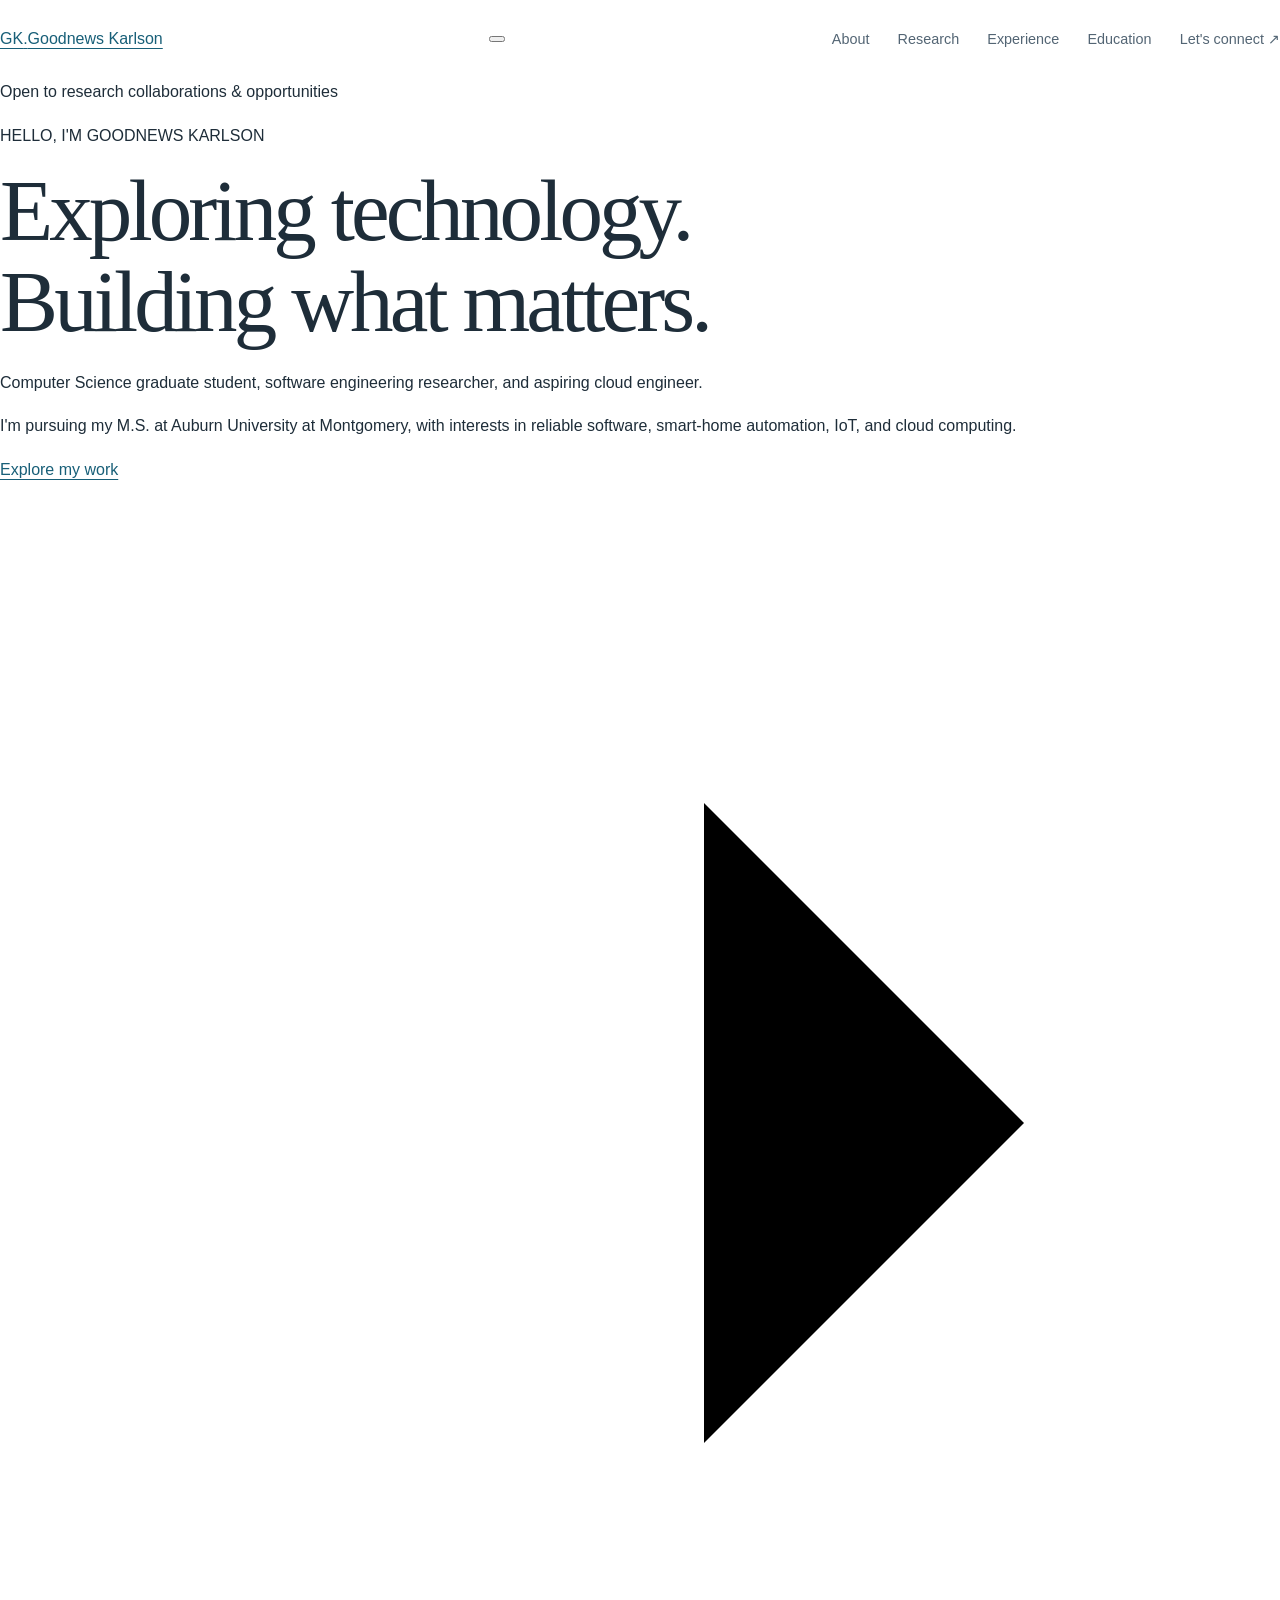
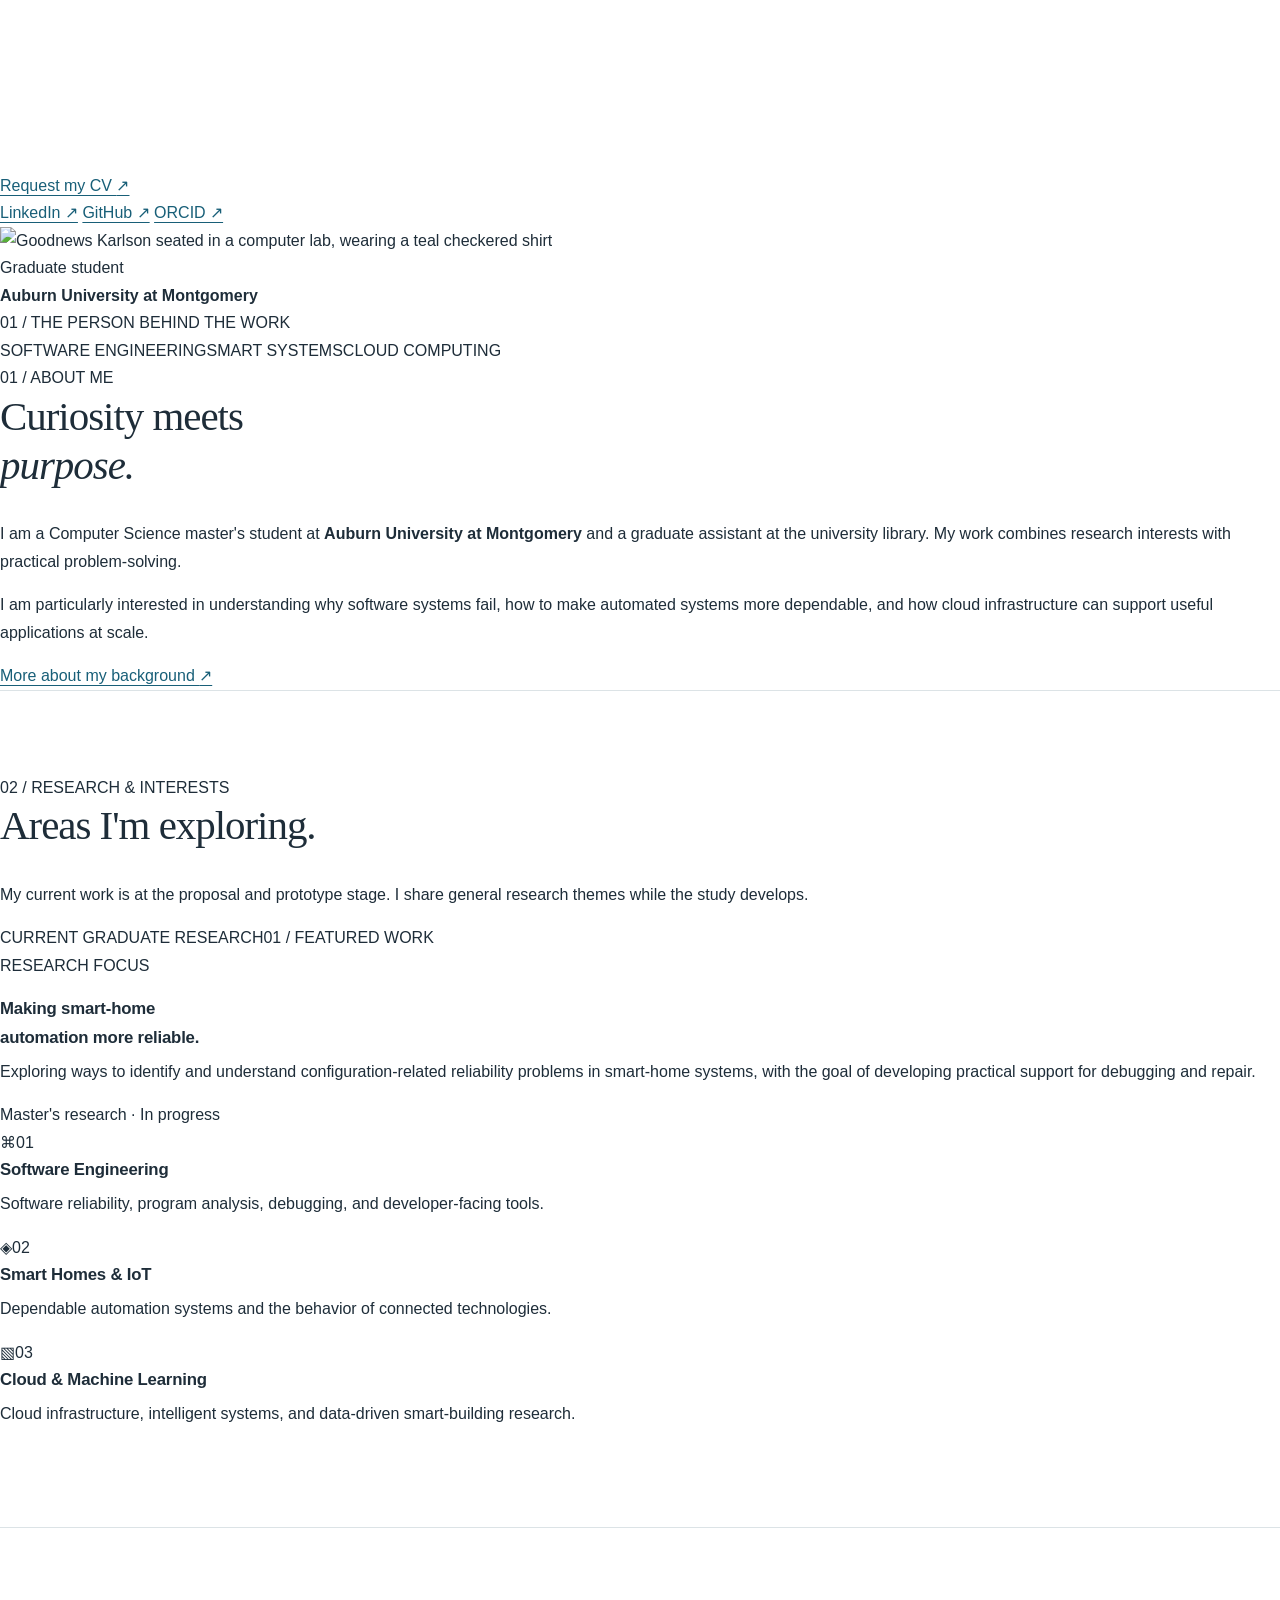
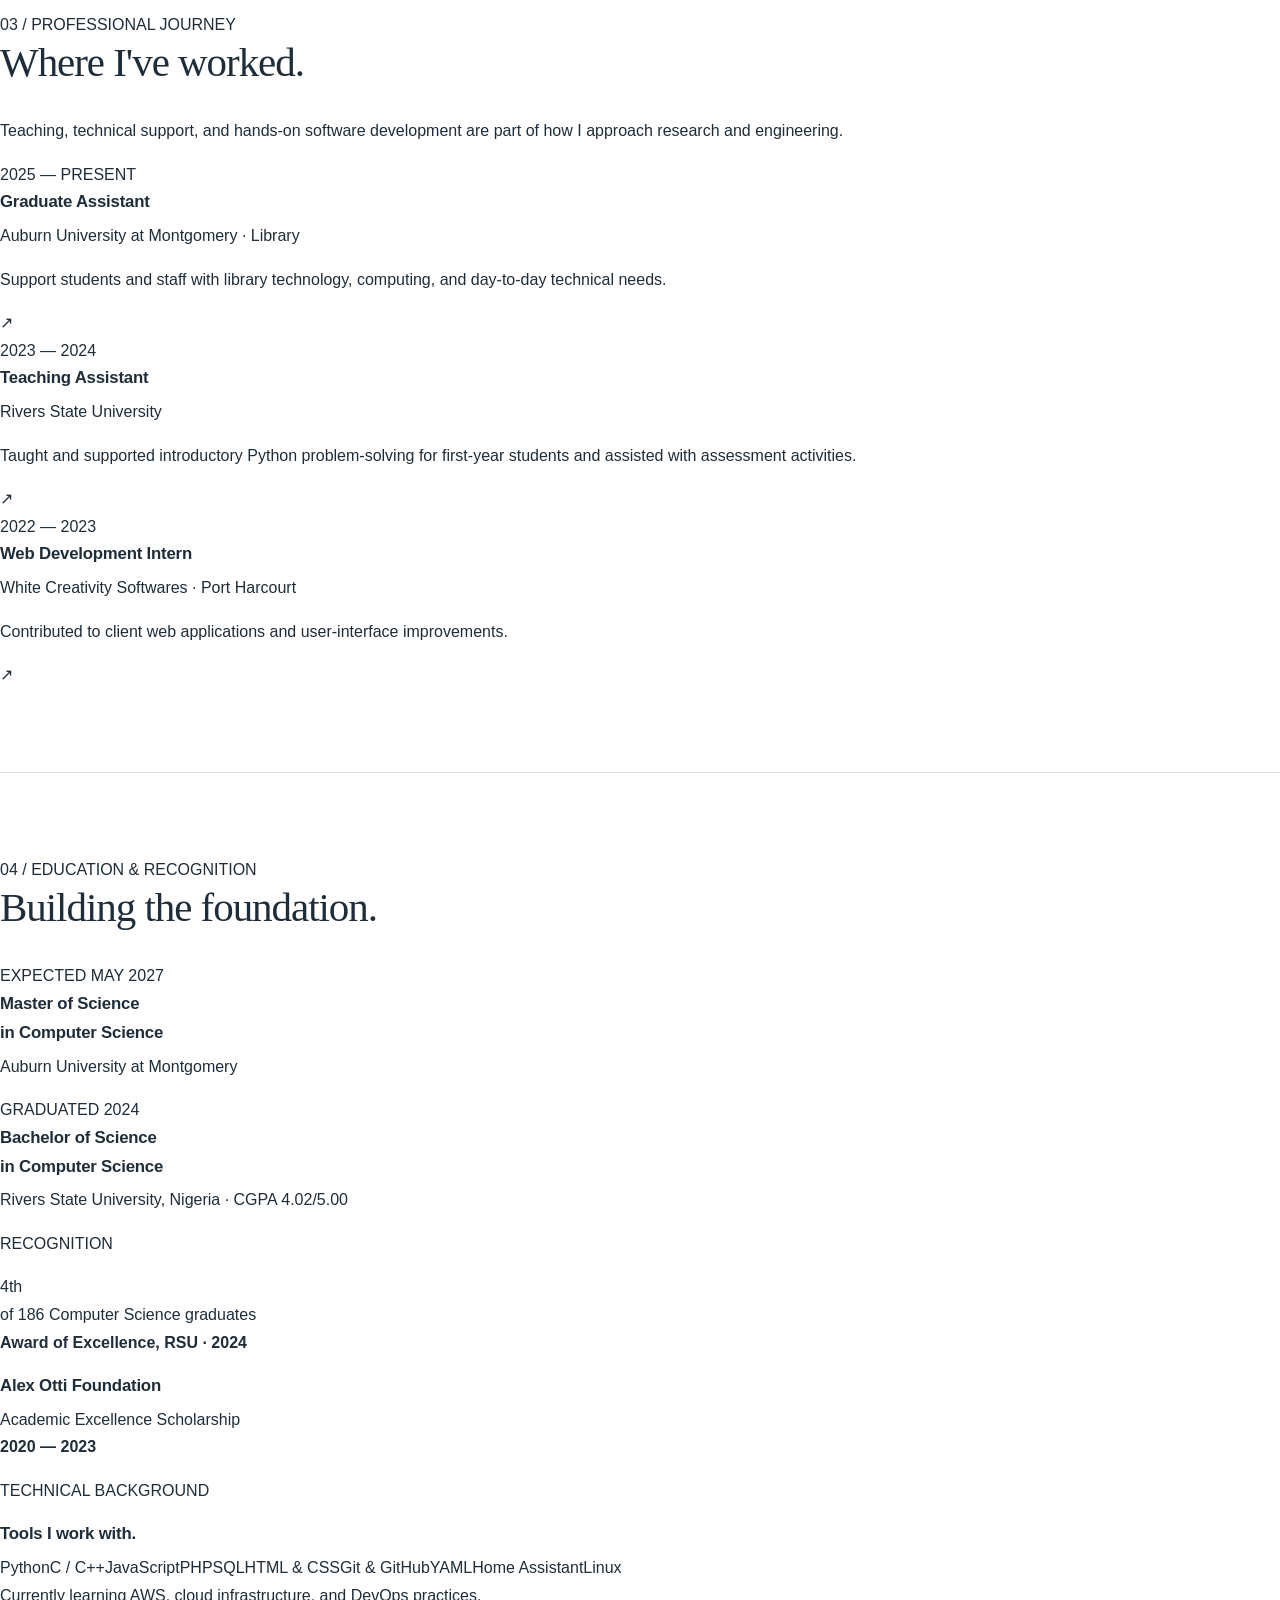
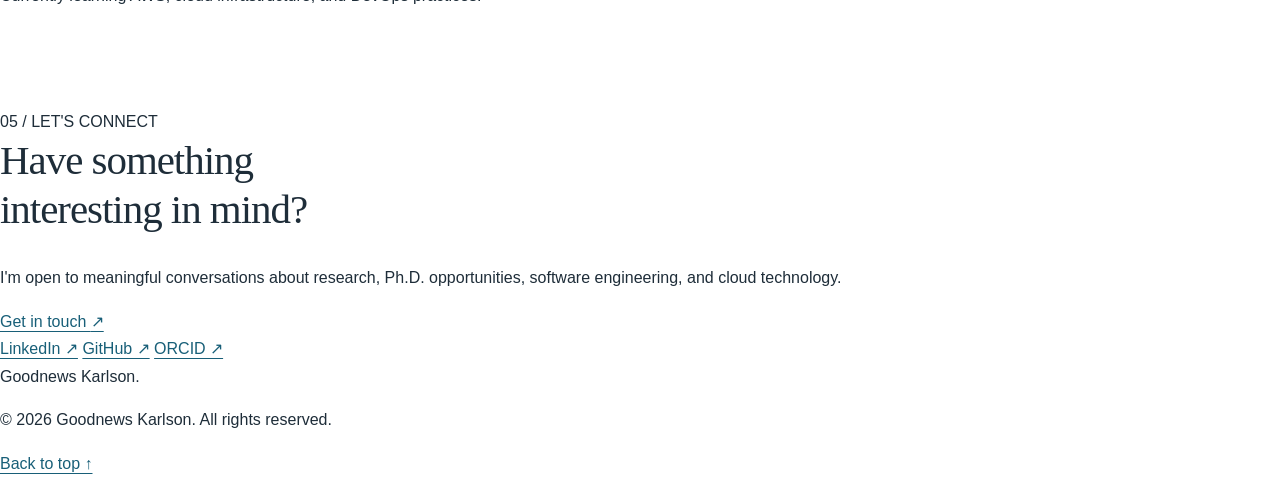
==== index.html @ 713ceddc "Launch premium portfolio redesign with personal portrait layout" ====
<!doctype html>
<html lang="en">
<head>
  <meta charset="utf-8">
  <meta name="viewport" content="width=device-width, initial-scale=1">
  <meta name="theme-color" content="#101d32">
  <meta name="description" content="Goodnews Karlson — M.S. Computer Science student at Auburn University at Montgomery. Research interests in software reliability, smart-home systems, IoT, and cloud engineering.">
  <meta property="og:title" content="Goodnews Karlson · Computer Science & Research">
  <meta property="og:description" content="Graduate researcher exploring reliable software, smart-home automation, and connected systems.">
  <meta property="og:type" content="website">
  <meta property="og:image" content="https://karlson124.github.io/karlson/assets/goodnews-karlson.webp">
  <title>Goodnews Karlson — Software Engineering & Research</title>
  <link rel="preconnect" href="https://fonts.googleapis.com">
  <link rel="preconnect" href="https://fonts.gstatic.com" crossorigin>
  <link href="https://fonts.googleapis.com/css2?family=DM+Sans:wght@400;500;600;700&family=Outfit:wght@400;500;600;700;800&display=swap" rel="stylesheet">
  <link rel="stylesheet" href="styles.css">
</head>
<body>
  <a href="#content" class="skip-link">Skip to content</a>

  <header class="header" id="top">
    <div class="container header-inner">
      <a class="logo" href="#top" aria-label="Goodnews Karlson — home"><span class="logo-mark">GK<span>.</span></span><span class="logo-name">Goodnews Karlson</span></a>
      <button class="menu-toggle" type="button" aria-label="Toggle navigation" aria-controls="nav" aria-expanded="false">
        <span></span><span></span><span></span>
      </button>
      <nav class="nav" id="nav" aria-label="Main navigation">
        <a href="#about">About</a>
        <a href="#research">Research</a>
        <a href="#experience">Experience</a>
        <a href="#education">Education</a>
        <a href="#contact" class="nav-contact">Let's connect <span aria-hidden="true">↗</span></a>
      </nav>
    </div>
  </header>

  <main id="content">
    <section class="hero">
      <div class="hero-grid" aria-hidden="true"></div>
      <div class="hero-glow" aria-hidden="true"></div>
      <div class="container hero-inner">
        <div class="hero-copy">
          <div class="availability"><span class="availability-dot"></span> Open to research collaborations &amp; opportunities</div>
          <p class="eyebrow">HELLO, I'M GOODNEWS KARLSON</p>
          <h1>Exploring technology.<br><span>Building what matters.</span></h1>
          <p class="hero-intro">Computer Science graduate student, software engineering researcher, and aspiring cloud engineer.</p>
          <p class="hero-desc">I'm pursuing my M.S. at Auburn University at Montgomery, with interests in reliable software, smart-home automation, IoT, and cloud computing.</p>
          <div class="hero-actions">
            <a class="btn btn-primary" href="#research">Explore my work <svg viewBox="0 0 20 20" aria-hidden="true"><path d="M4 10h12M11 5l5 5-5 5"/></svg></a>
            <a class="btn btn-outline" href="mailto:karlsongoodnews1@gmail.com?subject=Academic%20CV%20request">Request my CV <span aria-hidden="true">↗</span></a>
          </div>
          <div class="hero-social" aria-label="Profiles">
            <a href="https://www.linkedin.com/in/goodnews-karlson-22596125a" target="_blank" rel="noopener noreferrer">LinkedIn ↗</a>
            <a href="https://github.com/Karlson124" target="_blank" rel="noopener noreferrer">GitHub ↗</a>
            <a href="https://orcid.org/0009-0004-7456-4615" target="_blank" rel="noopener noreferrer">ORCID ↗</a>
          </div>
        </div>
        <div class="hero-visual">
          <div class="portrait-backdrop" aria-hidden="true"></div>
          <div class="portrait-frame">
            <img src="assets/goodnews-karlson.webp" alt="Goodnews Karlson seated in a computer lab, wearing a teal checkered shirt" width="315" height="400" fetchpriority="high">
          </div>
          <div class="portrait-tag"><span class="small-circle"></span><span>Graduate student<br><b>Auburn University at Montgomery</b></span></div>
          <span class="photo-detail" aria-hidden="true">01 / THE PERSON BEHIND THE WORK</span>
        </div>
      </div>
      <div class="hero-bottom" aria-hidden="true"><span>SOFTWARE ENGINEERING</span><i></i><span>SMART SYSTEMS</span><i></i><span>CLOUD COMPUTING</span></div>
    </section>

    <section class="intro-band" id="about">
      <div class="container band-inner">
        <div><span class="section-index">01 / ABOUT ME</span><h2>Curiosity meets<br><em>purpose.</em></h2></div>
        <div class="band-copy">
          <p>I am a Computer Science master's student at <strong>Auburn University at Montgomery</strong> and a graduate assistant at the university library. My work combines research interests with practical problem-solving.</p>
          <p>I am particularly interested in understanding why software systems fail, how to make automated systems more dependable, and how cloud infrastructure can support useful applications at scale.</p>
          <a class="text-link" href="#experience">More about my background <span aria-hidden="true">↗</span></a>
        </div>
      </div>
    </section>

    <section class="section research-section" id="research">
      <div class="container">
        <div class="section-head">
          <div><span class="section-index">02 / RESEARCH &amp; INTERESTS</span><h2>Areas I'm <span>exploring.</span></h2></div>
          <p>My current work is at the proposal and prototype stage. I share general research themes while the study develops.</p>
        </div>
        <div class="feature">
          <div class="feature-top"><span class="feature-pill"><span class="dot"></span> CURRENT GRADUATE RESEARCH</span><span class="feature-number">01 / FEATURED WORK</span></div>
          <div class="feature-body">
            <div><p class="feature-label">RESEARCH FOCUS</p><h3>Making smart-home<br>automation more reliable.</h3><p>Exploring ways to identify and understand configuration-related reliability problems in smart-home systems, with the goal of developing practical support for debugging and repair.</p><span class="feature-note">Master's research · In progress</span></div>
            <div class="abstract-art" aria-label="Abstract visual representing connected systems" role="img"><div class="orb orb1"></div><div class="orb orb2"></div><div class="orbit orbit-one"></div><div class="orbit orbit-two"></div><div class="orb-center"></div></div>
          </div>
        </div>
        <div class="research-cards">
          <article class="interest-card"><span class="card-icon" aria-hidden="true">⌘</span><span class="card-count">01</span><h3>Software Engineering</h3><p>Software reliability, program analysis, debugging, and developer-facing tools.</p></article>
          <article class="interest-card"><span class="card-icon" aria-hidden="true">◈</span><span class="card-count">02</span><h3>Smart Homes &amp; IoT</h3><p>Dependable automation systems and the behavior of connected technologies.</p></article>
          <article class="interest-card"><span class="card-icon" aria-hidden="true">▧</span><span class="card-count">03</span><h3>Cloud &amp; Machine Learning</h3><p>Cloud infrastructure, intelligent systems, and data-driven smart-building research.</p></article>
        </div>
      </div>
    </section>

    <section class="section journey-section" id="experience">
      <div class="container">
        <div class="section-head">
          <div><span class="section-index">03 / PROFESSIONAL JOURNEY</span><h2>Where I've <span>worked.</span></h2></div>
          <p>Teaching, technical support, and hands-on software development are part of how I approach research and engineering.</p>
        </div>
        <div class="career-list">
          <article class="career-item"><div class="career-date"><span>2025 — PRESENT</span></div><div class="career-main"><h3>Graduate Assistant</h3><p class="career-company">Auburn University at Montgomery · Library</p><p>Support students and staff with library technology, computing, and day-to-day technical needs.</p></div><span class="career-arrow" aria-hidden="true">↗</span></article>
          <article class="career-item"><div class="career-date"><span>2023 — 2024</span></div><div class="career-main"><h3>Teaching Assistant</h3><p class="career-company">Rivers State University</p><p>Taught and supported introductory Python problem-solving for first-year students and assisted with assessment activities.</p></div><span class="career-arrow" aria-hidden="true">↗</span></article>
          <article class="career-item"><div class="career-date"><span>2022 — 2023</span></div><div class="career-main"><h3>Web Development Intern</h3><p class="career-company">White Creativity Softwares · Port Harcourt</p><p>Contributed to client web applications and user-interface improvements.</p></div><span class="career-arrow" aria-hidden="true">↗</span></article>
        </div>
      </div>
    </section>

    <section class="section education-section" id="education">
      <div class="container">
        <div class="section-head">
          <div><span class="section-index">04 / EDUCATION &amp; RECOGNITION</span><h2>Building the <span>foundation.</span></h2></div>
        </div>
        <div class="education-grid">
          <div class="education-main">
            <article class="education-item"><span class="edu-label">EXPECTED MAY 2027</span><h3>Master of Science<br>in Computer Science</h3><p>Auburn University at Montgomery</p></article>
            <article class="education-item"><span class="edu-label">GRADUATED 2024</span><h3>Bachelor of Science<br>in Computer Science</h3><p>Rivers State University, Nigeria · CGPA 4.02/5.00</p></article>
          </div>
          <aside class="recognition-panel"><p class="recognition-heading">RECOGNITION</p><div class="recognition-block"><span class="recognition-large">4<span>th</span></span><p>of 186 Computer Science graduates<br><strong>Award of Excellence, RSU · 2024</strong></p></div><div class="recognition-divider"></div><div class="recognition-block"><h3>Alex Otti Foundation</h3><p>Academic Excellence Scholarship<br><strong>2020 — 2023</strong></p></div></aside>
        </div>
        <div class="skills-box"><div><p class="skills-title">TECHNICAL BACKGROUND</p><h3>Tools I work with.</h3></div><div class="skill-pills"><span>Python</span><span>C / C++</span><span>JavaScript</span><span>PHP</span><span>SQL</span><span>HTML &amp; CSS</span><span>Git &amp; GitHub</span><span>YAML</span><span>Home Assistant</span><span>Linux</span></div><p class="skill-note">Currently learning AWS, cloud infrastructure, and DevOps practices.</p></div>
      </div>
    </section>

    <section class="contact-section" id="contact">
      <div class="container contact-inner">
        <span class="section-index">05 / LET'S CONNECT</span>
        <h2>Have something<br><span>interesting in mind?</span></h2>
        <p>I'm open to meaningful conversations about research, Ph.D. opportunities, software engineering, and cloud technology.</p>
        <a class="contact-button" href="mailto:karlsongoodnews1@gmail.com">Get in touch <span aria-hidden="true">↗</span></a>
        <div class="contact-social">
          <a href="https://www.linkedin.com/in/goodnews-karlson-22596125a" target="_blank" rel="noopener noreferrer">LinkedIn ↗</a>
          <a href="https://github.com/Karlson124" target="_blank" rel="noopener noreferrer">GitHub ↗</a>
          <a href="https://orcid.org/0009-0004-7456-4615" target="_blank" rel="noopener noreferrer">ORCID ↗</a>
        </div>
      </div>
    </section>
  </main>

  <footer><div class="container footer-inner"><span class="footer-brand">Goodnews Karlson<span>.</span></span><p>© <span id="year"></span> Goodnews Karlson. All rights reserved.</p><a href="#top">Back to top ↑</a></div></footer>
  <script>
    document.getElementById('year').textContent = new Date().getFullYear();
    const menu = document.querySelector('.menu-toggle');
    const nav = document.querySelector('#nav');
    menu.addEventListener('click', () => {
      const expanded = menu.getAttribute('aria-expanded') === 'true';
      menu.setAttribute('aria-expanded', String(!expanded));
      nav.classList.toggle('open', !expanded);
    });
    nav.querySelectorAll('a').forEach(link => link.addEventListener('click', () => {
      nav.classList.remove('open'); menu.setAttribute('aria-expanded', 'false');
    }));
  </script>
</body>
</html>
---- styles.css ----
/* Goodnews Karlson — academic portfolio */
:root {
  --ink: #1e2d39;
  --muted: #536574;
  --accent: #185f78;
  --rule: #dce3e6;
  --surface: #f7f9f9;
  --container: 1050px;
}
* { box-sizing: border-box; }
html { scroll-behavior: smooth; }
body {
  margin: 0;
  background: #fff;
  color: var(--ink);
  font-family: -apple-system, BlinkMacSystemFont, "Segoe UI", Arial, sans-serif;
  font-size: 16px;
  line-height: 1.72;
  -webkit-font-smoothing: antialiased;
}
a { color: var(--accent); text-underline-offset: 4px; }
a:hover { color: #0f4054; }
a:focus-visible { outline: 2px solid var(--accent); outline-offset: 4px; }
.wrap { width: min(var(--container), calc(100% - 64px)); margin: 0 auto; }
.skip-link { position: absolute; left: 20px; top: -100px; z-index: 40; background: white; padding: 8px 12px; }
.skip-link:focus { top: 10px; }
.site-header { border-bottom: 1px solid var(--rule); background: #fff; }
.header-inner { display: flex; align-items: center; justify-content: space-between; gap: 25px; min-height: 78px; }
.site-name { color: var(--ink); font-weight: 700; font-size: 1.05rem; text-decoration: none; letter-spacing: -.02em; white-space: nowrap; }
nav { display: flex; gap: clamp(12px, 2.2vw, 29px); flex-wrap: wrap; }
nav a { color: var(--muted); font-size: .90rem; text-decoration: none; }
nav a:hover { color: var(--accent); }
.intro { display: grid; grid-template-columns: minmax(0, 1.25fr) minmax(250px, .72fr); align-items: center; gap: 70px; padding-top: 91px; padding-bottom: 105px; }
.overline { color: var(--accent); font-size: .76rem; font-weight: 750; letter-spacing: .13em; text-transform: uppercase; margin: 0 0 15px; }
h1, h2, h3, p { overflow-wrap: break-word; }
h1, h2 { font-family: Georgia, "Times New Roman", serif; font-weight: 400; }
h1 { font-size: clamp(3.7rem, 6.8vw, 5.6rem); line-height: 1.05; letter-spacing: -.045em; margin: 0 0 21px; }
.role { color: #29495c; font-weight: 600; font-size: 1.06rem; line-height: 1.6; margin: 0 0 19px; }
.intro-description { max-width: 580px; color: var(--muted); font-size: 1.04rem; line-height: 1.82; margin: 0; }
.intro-links { display: flex; gap: 30px; margin-top: 31px; flex-wrap: wrap; align-items: center; }
.intro-links a { font-size: .9rem; font-weight: 650; text-decoration: none; }
.intro-links a:not(.primary-link) { color: #43596a; border-bottom: 1px solid var(--rule); padding-bottom: 3px; }
.intro-links a span { margin-left: 4px; }
.primary-link { padding-bottom: 3px; border-bottom: 2px solid var(--accent); }
.portrait { margin: 0; max-width: 340px; justify-self: end; width: 100%; }
.portrait img { display: block; width: 100%; height: auto; aspect-ratio: 1; object-fit: cover; border-radius: 2px; background: #e5e9ea; border: 1px solid var(--rule); }
.portrait figcaption { color: #73818a; font-size: .79rem; margin-top: 11px; line-height: 1.4; }
.section { padding: 83px 0; scroll-margin-top: 24px; border-top: 1px solid var(--rule); }
.section-muted { background: var(--surface); }
h2 { font-size: clamp(2rem, 3.2vw, 2.65rem); line-height: 1.2; letter-spacing: -.025em; margin: 0 0 30px; }
h3 { font-size: 1.05rem; font-weight: 700; letter-spacing: -.012em; margin: 0 0 5px; }
.section p { margin-top: 0; }
.two-column { display: grid; grid-template-columns: 31% 1fr; gap: 70px; }
.section-body { max-width: 620px; color: var(--muted); }
.section-body p { margin-bottom: 16px; }
.section-title-row { display: flex; gap: 32px; align-items: end; justify-content: space-between; }
.section-title-row p { max-width: 270px; font-size: .88rem; color: var(--muted); text-align: right; margin-bottom: 34px; }
.research-entry { display: grid; grid-template-columns: 54px 1fr; gap: 24px; border-top: 1px solid var(--rule); padding: 24px 0 19px; }
.research-entry:last-child { border-bottom: 1px solid var(--rule); }
.entry-index { color: #7c8a92; font-size: .8rem; }
.research-entry p { color: var(--muted); max-width: 700px; margin: 0; }
.experience-entry { display: grid; grid-template-columns: 23% 1fr; gap: 36px; padding: 22px 0; border-top: 1px solid var(--rule); }
.experience-entry:last-child { border-bottom: 1px solid var(--rule); }
.dates { color: #70818c; font-size: .88rem; margin: 0 !important; }
.institution { color: #345a6b; font-weight: 600; margin-bottom: 8px !important; }
.experience-entry p:last-child { color: var(--muted); margin-bottom: 0; }
.education-list { display: grid; grid-template-columns: 1fr 1fr; gap: 50px; padding-bottom: 35px; border-bottom: 1px solid var(--rule); }
.education-list .dates { margin-bottom: 10px !important; }
.education-list p { color: var(--muted); margin: 0; }
.academic-details { display: grid; grid-template-columns: 1fr 1fr; gap: 50px; padding-top: 35px; }
.academic-details p { color: var(--muted); margin: 0 0 10px; }
.academic-details .small { font-size: .9rem; }
.contact-section { background: #fff; }
.email-line { font-weight: 700; font-size: 1.08rem; margin: 20px 0 26px !important; }
.email-line a { text-decoration: none; border-bottom: 1px solid var(--accent); padding-bottom: 4px; }
.social-links { display: flex; flex-wrap: wrap; gap: 22px; }
.social-links a { font-size: .91rem; text-decoration: none; }
.site-footer { background: #153147; color: #c9d5dc; font-size: .82rem; }
.site-footer .wrap { min-height: 75px; display: flex; justify-content: space-between; align-items: center; gap: 20px; }
@media (max-width: 800px) {
  .intro { gap: 38px; padding-top: 70px; padding-bottom: 72px; }
  .two-column { grid-template-columns: 1fr; gap: 4px; }
  .section-title-row { display: block; }
  .section-title-row p { text-align: left; margin-bottom: 25px; }
}
@media (max-width: 630px) {
  .wrap { width: min(var(--container), calc(100% - 36px)); }
  .header-inner { align-items: flex-start; flex-direction: column; justify-content: center; padding: 18px 0; gap: 7px; }
  nav { gap: 16px; }
  nav a { font-size: .82rem; }
  .intro { grid-template-columns: 1fr; padding-top: 57px; padding-bottom: 63px; gap: 35px; }
  .portrait { justify-self: start; max-width: 260px; }
  h1 { font-size: 3.6rem; }
  .section { padding: 61px 0; }
  .experience-entry { grid-template-columns: 1fr; gap: 8px; }
  .education-list, .academic-details { grid-template-columns: 1fr; gap: 27px; }
  .site-footer .wrap { min-height: 90px; flex-direction: column; justify-content: center; align-items: flex-start; gap: 0; padding: 18px 0; }
}
@media (prefers-reduced-motion: reduce) { html { scroll-behavior: auto; } }
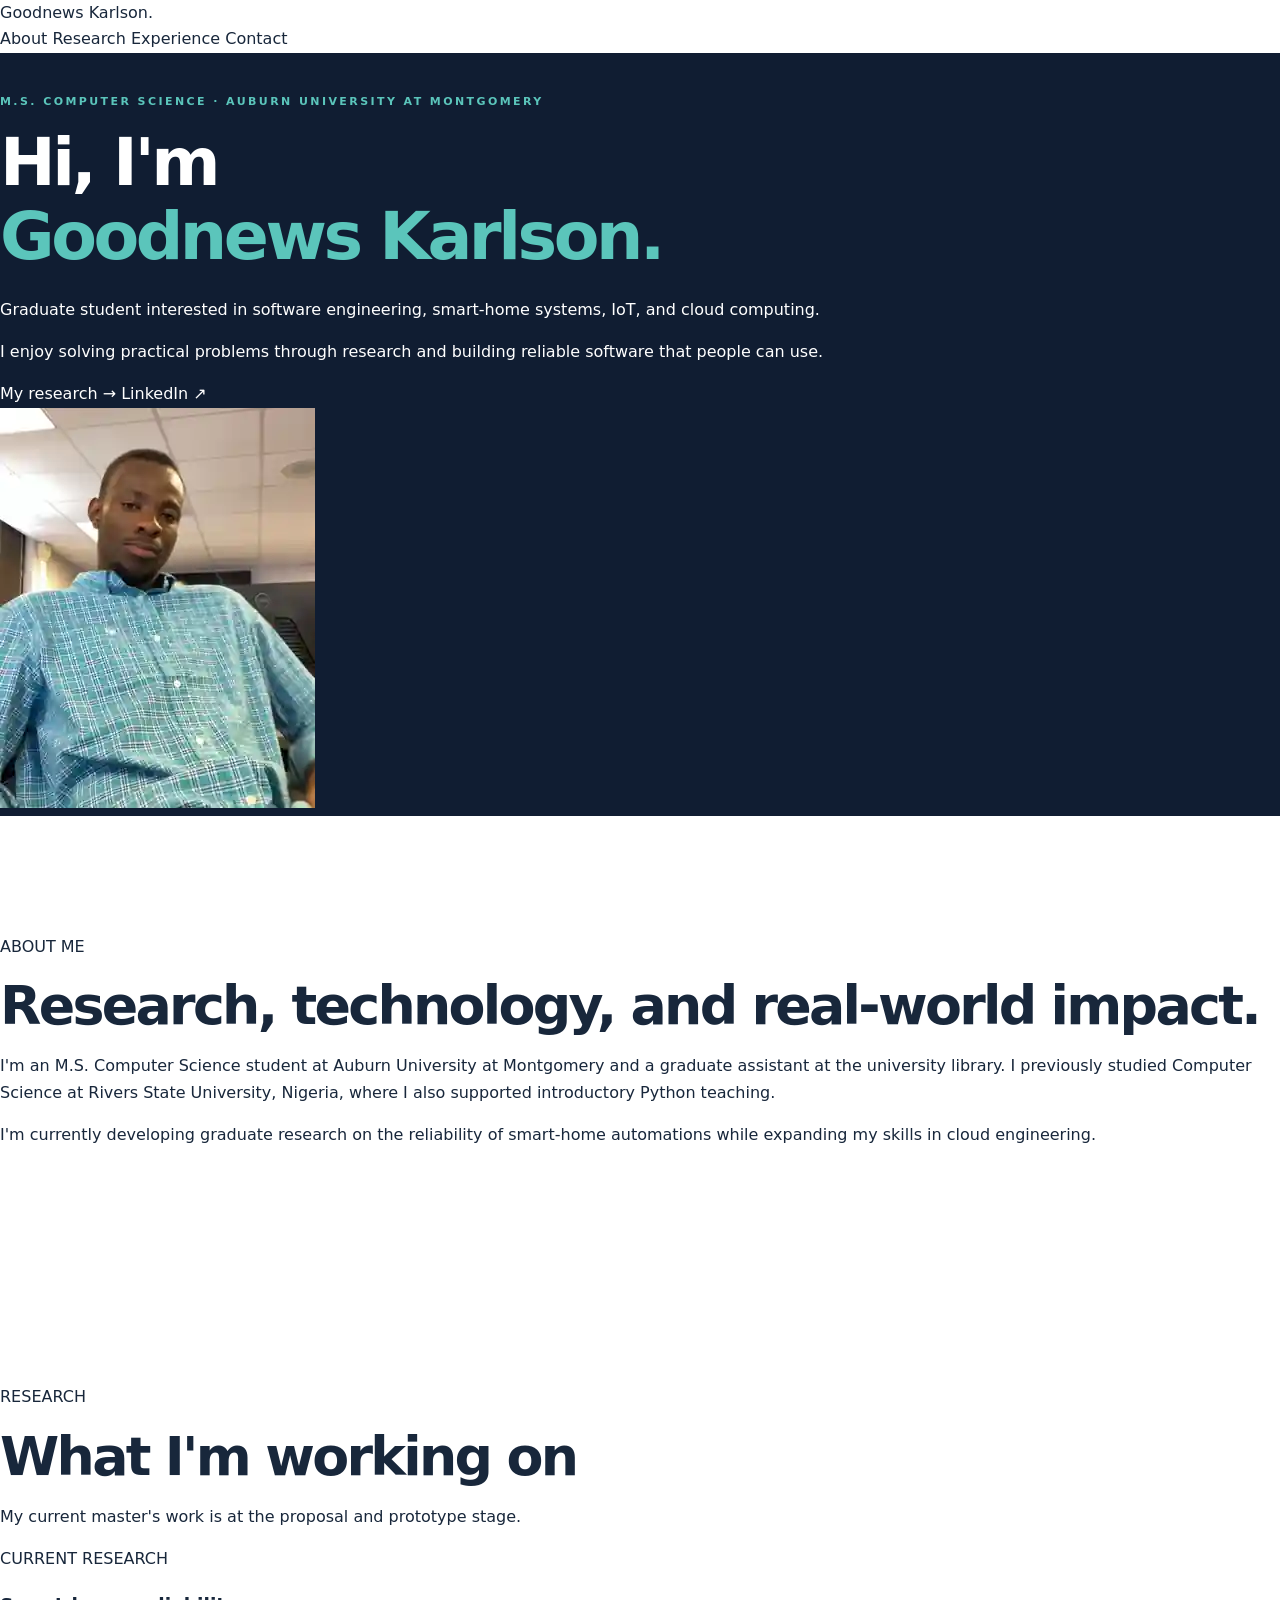
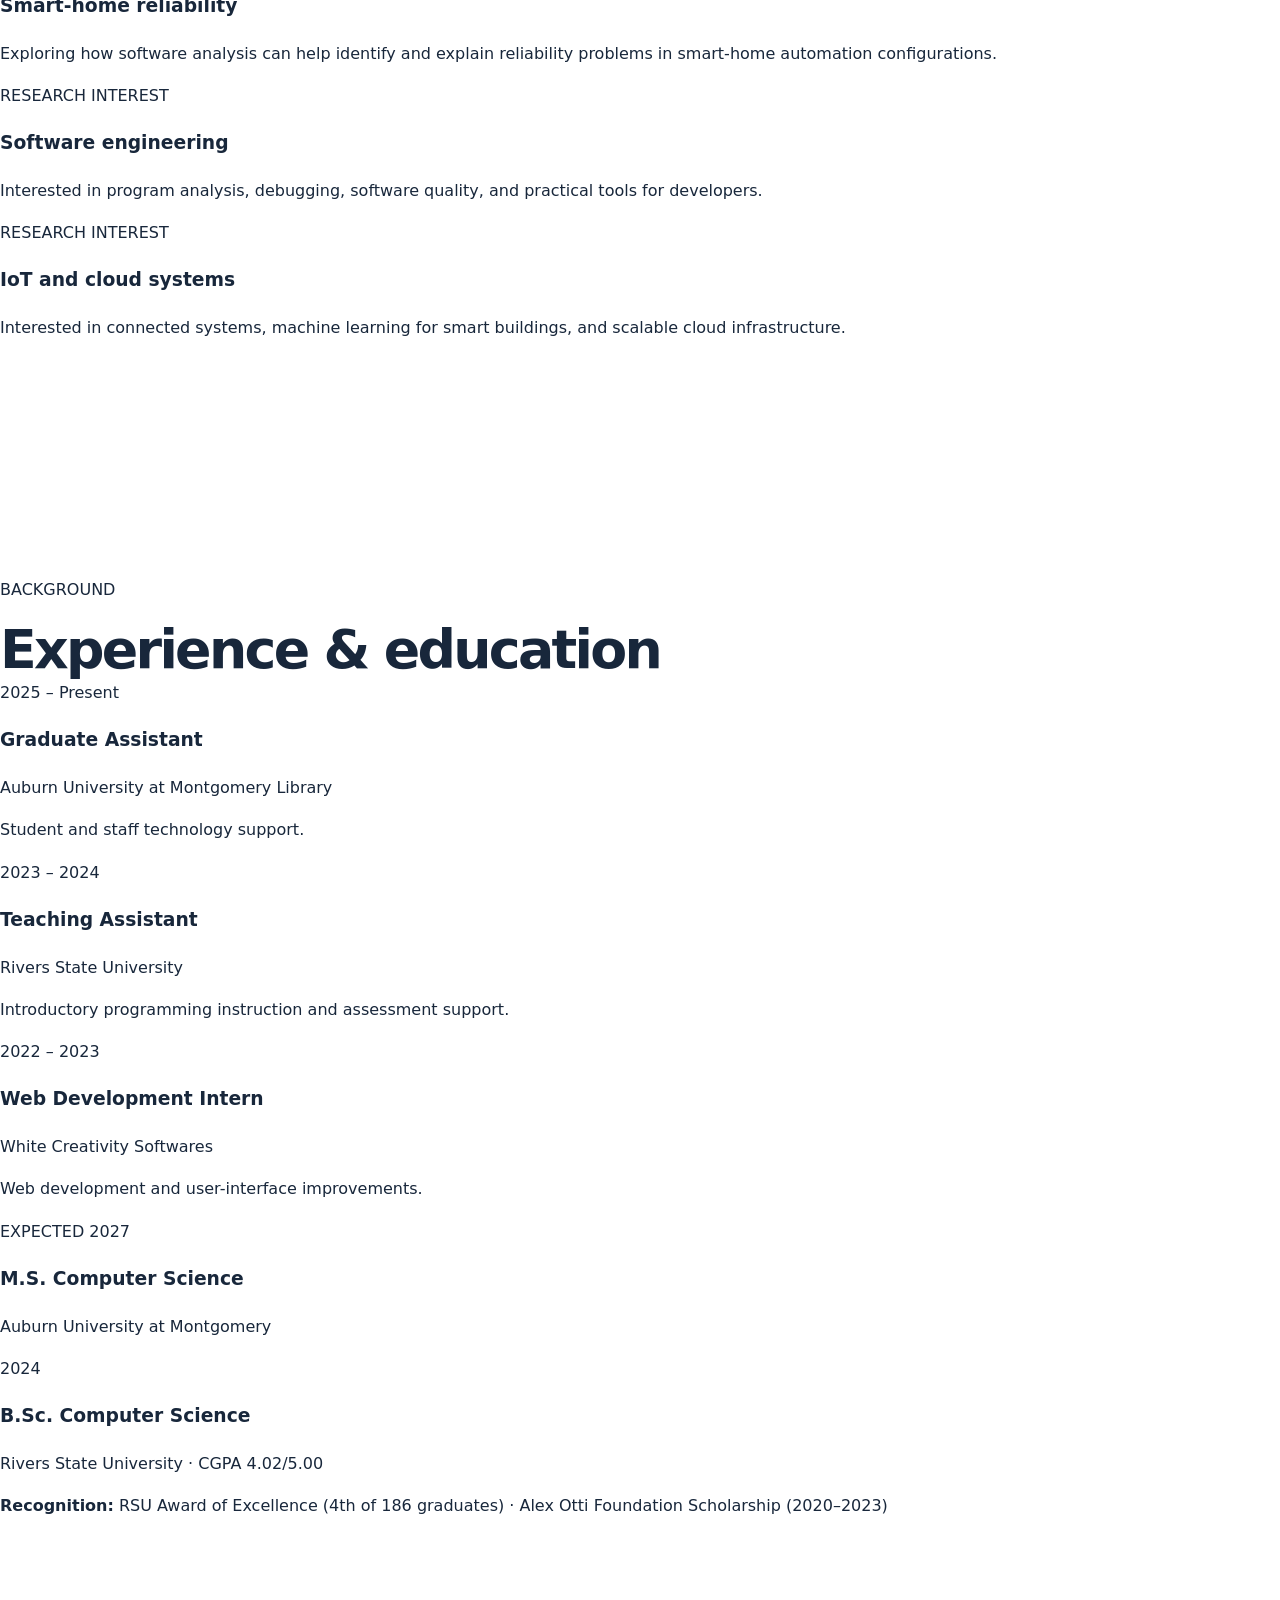
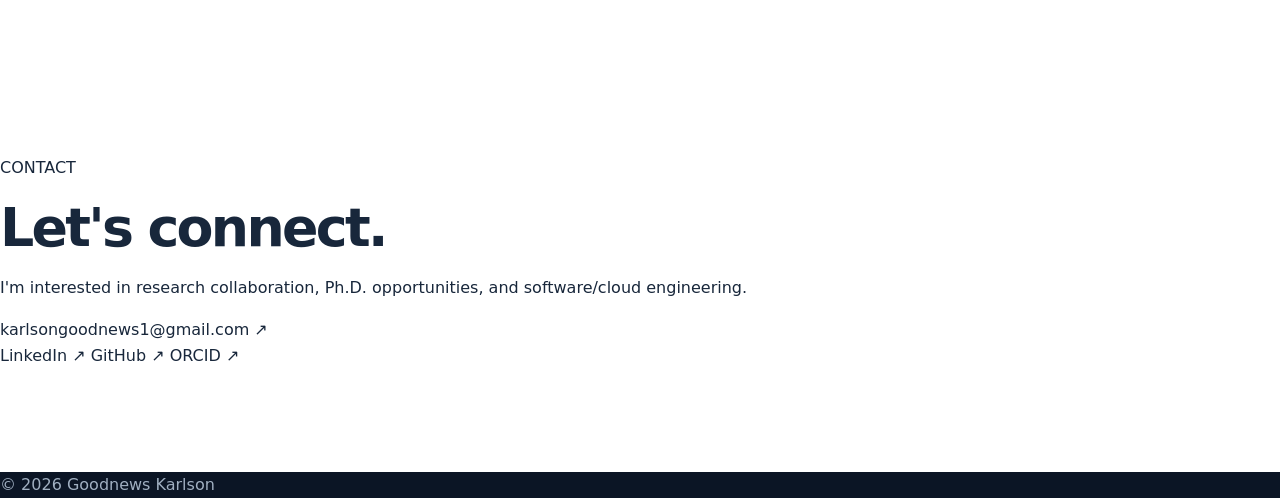
==== commit 85ee3f60: "Simplify academic portfolio layout and content" ====
--- a/index.html
+++ b/index.html
@@ -3,139 +3,110 @@
 <head>
   <meta charset="utf-8">
   <meta name="viewport" content="width=device-width, initial-scale=1">
-  <meta name="theme-color" content="#101d32">
-  <meta name="description" content="Goodnews Karlson — M.S. Computer Science student at Auburn University at Montgomery. Research interests in software reliability, smart-home systems, IoT, and cloud engineering.">
-  <meta property="og:title" content="Goodnews Karlson · Computer Science & Research">
-  <meta property="og:description" content="Graduate researcher exploring reliable software, smart-home automation, and connected systems.">
-  <meta property="og:type" content="website">
-  <meta property="og:image" content="https://karlson124.github.io/karlson/assets/goodnews-karlson.webp">
-  <title>Goodnews Karlson — Software Engineering & Research</title>
-  <link rel="preconnect" href="https://fonts.googleapis.com">
-  <link rel="preconnect" href="https://fonts.gstatic.com" crossorigin>
-  <link href="https://fonts.googleapis.com/css2?family=DM+Sans:wght@400;500;600;700&family=Outfit:wght@400;500;600;700;800&display=swap" rel="stylesheet">
+  <meta name="theme-color" content="#ffffff">
+  <meta name="description" content="Goodnews Karlson — Computer Science graduate student and software engineering researcher at Auburn University at Montgomery.">
+  <title>Goodnews Karlson | Computer Science</title>
   <link rel="stylesheet" href="styles.css">
 </head>
 <body>
-  <a href="#content" class="skip-link">Skip to content</a>
-
-  <header class="header" id="top">
-    <div class="container header-inner">
-      <a class="logo" href="#top" aria-label="Goodnews Karlson — home"><span class="logo-mark">GK<span>.</span></span><span class="logo-name">Goodnews Karlson</span></a>
-      <button class="menu-toggle" type="button" aria-label="Toggle navigation" aria-controls="nav" aria-expanded="false">
-        <span></span><span></span><span></span>
-      </button>
-      <nav class="nav" id="nav" aria-label="Main navigation">
+  <header class="site-header">
+    <div class="wrap header-content">
+      <a href="#home" class="brand">Goodnews Karlson<span>.</span></a>
+      <nav aria-label="Site navigation">
         <a href="#about">About</a>
         <a href="#research">Research</a>
         <a href="#experience">Experience</a>
-        <a href="#education">Education</a>
-        <a href="#contact" class="nav-contact">Let's connect <span aria-hidden="true">↗</span></a>
+        <a href="#contact">Contact</a>
       </nav>
     </div>
   </header>
 
-  <main id="content">
+  <main id="home">
     <section class="hero">
-      <div class="hero-grid" aria-hidden="true"></div>
-      <div class="hero-glow" aria-hidden="true"></div>
-      <div class="container hero-inner">
-        <div class="hero-copy">
-          <div class="availability"><span class="availability-dot"></span> Open to research collaborations &amp; opportunities</div>
-          <p class="eyebrow">HELLO, I'M GOODNEWS KARLSON</p>
-          <h1>Exploring technology.<br><span>Building what matters.</span></h1>
-          <p class="hero-intro">Computer Science graduate student, software engineering researcher, and aspiring cloud engineer.</p>
-          <p class="hero-desc">I'm pursuing my M.S. at Auburn University at Montgomery, with interests in reliable software, smart-home automation, IoT, and cloud computing.</p>
-          <div class="hero-actions">
-            <a class="btn btn-primary" href="#research">Explore my work <svg viewBox="0 0 20 20" aria-hidden="true"><path d="M4 10h12M11 5l5 5-5 5"/></svg></a>
-            <a class="btn btn-outline" href="mailto:karlsongoodnews1@gmail.com?subject=Academic%20CV%20request">Request my CV <span aria-hidden="true">↗</span></a>
-          </div>
-          <div class="hero-social" aria-label="Profiles">
-            <a href="https://www.linkedin.com/in/goodnews-karlson-22596125a" target="_blank" rel="noopener noreferrer">LinkedIn ↗</a>
-            <a href="https://github.com/Karlson124" target="_blank" rel="noopener noreferrer">GitHub ↗</a>
-            <a href="https://orcid.org/0009-0004-7456-4615" target="_blank" rel="noopener noreferrer">ORCID ↗</a>
+      <div class="wrap hero-content">
+        <div class="hero-text">
+          <p class="eyebrow">M.S. COMPUTER SCIENCE · AUBURN UNIVERSITY AT MONTGOMERY</p>
+          <h1>Hi, I'm<br><span>Goodnews Karlson.</span></h1>
+          <p class="lead">Graduate student interested in software engineering, smart-home systems, IoT, and cloud computing.</p>
+          <p class="hero-summary">I enjoy solving practical problems through research and building reliable software that people can use.</p>
+          <div class="actions">
+            <a class="button" href="#research">My research <span aria-hidden="true">→</span></a>
+            <a class="button-outline" href="https://www.linkedin.com/in/goodnews-karlson-22596125a" target="_blank" rel="noopener noreferrer">LinkedIn ↗</a>
           </div>
         </div>
-        <div class="hero-visual">
-          <div class="portrait-backdrop" aria-hidden="true"></div>
-          <div class="portrait-frame">
-            <img src="assets/goodnews-karlson.webp" alt="Goodnews Karlson seated in a computer lab, wearing a teal checkered shirt" width="315" height="400" fetchpriority="high">
-          </div>
-          <div class="portrait-tag"><span class="small-circle"></span><span>Graduate student<br><b>Auburn University at Montgomery</b></span></div>
-          <span class="photo-detail" aria-hidden="true">01 / THE PERSON BEHIND THE WORK</span>
-        </div>
-      </div>
-      <div class="hero-bottom" aria-hidden="true"><span>SOFTWARE ENGINEERING</span><i></i><span>SMART SYSTEMS</span><i></i><span>CLOUD COMPUTING</span></div>
-    </section>
-
-    <section class="intro-band" id="about">
-      <div class="container band-inner">
-        <div><span class="section-index">01 / ABOUT ME</span><h2>Curiosity meets<br><em>purpose.</em></h2></div>
-        <div class="band-copy">
-          <p>I am a Computer Science master's student at <strong>Auburn University at Montgomery</strong> and a graduate assistant at the university library. My work combines research interests with practical problem-solving.</p>
-          <p>I am particularly interested in understanding why software systems fail, how to make automated systems more dependable, and how cloud infrastructure can support useful applications at scale.</p>
-          <a class="text-link" href="#experience">More about my background <span aria-hidden="true">↗</span></a>
+        <div class="photo-panel">
+          <img src="assets/goodnews-karlson.webp" alt="Goodnews Karlson seated in a computer lab" width="315" height="400" fetchpriority="high">
         </div>
       </div>
     </section>
 
-    <section class="section research-section" id="research">
-      <div class="container">
-        <div class="section-head">
-          <div><span class="section-index">02 / RESEARCH &amp; INTERESTS</span><h2>Areas I'm <span>exploring.</span></h2></div>
-          <p>My current work is at the proposal and prototype stage. I share general research themes while the study develops.</p>
-        </div>
-        <div class="feature">
-          <div class="feature-top"><span class="feature-pill"><span class="dot"></span> CURRENT GRADUATE RESEARCH</span><span class="feature-number">01 / FEATURED WORK</span></div>
-          <div class="feature-body">
-            <div><p class="feature-label">RESEARCH FOCUS</p><h3>Making smart-home<br>automation more reliable.</h3><p>Exploring ways to identify and understand configuration-related reliability problems in smart-home systems, with the goal of developing practical support for debugging and repair.</p><span class="feature-note">Master's research · In progress</span></div>
-            <div class="abstract-art" aria-label="Abstract visual representing connected systems" role="img"><div class="orb orb1"></div><div class="orb orb2"></div><div class="orbit orbit-one"></div><div class="orbit orbit-two"></div><div class="orb-center"></div></div>
-          </div>
-        </div>
-        <div class="research-cards">
-          <article class="interest-card"><span class="card-icon" aria-hidden="true">⌘</span><span class="card-count">01</span><h3>Software Engineering</h3><p>Software reliability, program analysis, debugging, and developer-facing tools.</p></article>
-          <article class="interest-card"><span class="card-icon" aria-hidden="true">◈</span><span class="card-count">02</span><h3>Smart Homes &amp; IoT</h3><p>Dependable automation systems and the behavior of connected technologies.</p></article>
-          <article class="interest-card"><span class="card-icon" aria-hidden="true">▧</span><span class="card-count">03</span><h3>Cloud &amp; Machine Learning</h3><p>Cloud infrastructure, intelligent systems, and data-driven smart-building research.</p></article>
+    <section class="section" id="about">
+      <div class="wrap slim">
+        <p class="section-label">ABOUT ME</p>
+        <h2>Research, technology, and real-world impact.</h2>
+        <p>I'm an M.S. Computer Science student at Auburn University at Montgomery and a graduate assistant at the university library. I previously studied Computer Science at Rivers State University, Nigeria, where I also supported introductory Python teaching.</p>
+        <p>I'm currently developing graduate research on the reliability of smart-home automations while expanding my skills in cloud engineering.</p>
+      </div>
+    </section>
+
+    <section class="section tinted" id="research">
+      <div class="wrap">
+        <p class="section-label">RESEARCH</p>
+        <h2>What I'm working on</h2>
+        <p class="section-intro">My current master's work is at the proposal and prototype stage.</p>
+        <div class="cards">
+          <article class="card">
+            <span class="card-tag">CURRENT RESEARCH</span>
+            <h3>Smart-home reliability</h3>
+            <p>Exploring how software analysis can help identify and explain reliability problems in smart-home automation configurations.</p>
+          </article>
+          <article class="card">
+            <span class="card-tag">RESEARCH INTEREST</span>
+            <h3>Software engineering</h3>
+            <p>Interested in program analysis, debugging, software quality, and practical tools for developers.</p>
+          </article>
+          <article class="card">
+            <span class="card-tag">RESEARCH INTEREST</span>
+            <h3>IoT and cloud systems</h3>
+            <p>Interested in connected systems, machine learning for smart buildings, and scalable cloud infrastructure.</p>
+          </article>
         </div>
       </div>
     </section>
 
-    <section class="section journey-section" id="experience">
-      <div class="container">
-        <div class="section-head">
-          <div><span class="section-index">03 / PROFESSIONAL JOURNEY</span><h2>Where I've <span>worked.</span></h2></div>
-          <p>Teaching, technical support, and hands-on software development are part of how I approach research and engineering.</p>
+    <section class="section" id="experience">
+      <div class="wrap">
+        <p class="section-label">BACKGROUND</p>
+        <h2>Experience &amp; education</h2>
+        <div class="experience-list">
+          <div class="entry">
+            <span class="entry-date">2025 – Present</span>
+            <div><h3>Graduate Assistant</h3><p class="entry-place">Auburn University at Montgomery Library</p><p>Student and staff technology support.</p></div>
+          </div>
+          <div class="entry">
+            <span class="entry-date">2023 – 2024</span>
+            <div><h3>Teaching Assistant</h3><p class="entry-place">Rivers State University</p><p>Introductory programming instruction and assessment support.</p></div>
+          </div>
+          <div class="entry">
+            <span class="entry-date">2022 – 2023</span>
+            <div><h3>Web Development Intern</h3><p class="entry-place">White Creativity Softwares</p><p>Web development and user-interface improvements.</p></div>
+          </div>
         </div>
-        <div class="career-list">
-          <article class="career-item"><div class="career-date"><span>2025 — PRESENT</span></div><div class="career-main"><h3>Graduate Assistant</h3><p class="career-company">Auburn University at Montgomery · Library</p><p>Support students and staff with library technology, computing, and day-to-day technical needs.</p></div><span class="career-arrow" aria-hidden="true">↗</span></article>
-          <article class="career-item"><div class="career-date"><span>2023 — 2024</span></div><div class="career-main"><h3>Teaching Assistant</h3><p class="career-company">Rivers State University</p><p>Taught and supported introductory Python problem-solving for first-year students and assisted with assessment activities.</p></div><span class="career-arrow" aria-hidden="true">↗</span></article>
-          <article class="career-item"><div class="career-date"><span>2022 — 2023</span></div><div class="career-main"><h3>Web Development Intern</h3><p class="career-company">White Creativity Softwares · Port Harcourt</p><p>Contributed to client web applications and user-interface improvements.</p></div><span class="career-arrow" aria-hidden="true">↗</span></article>
+        <div class="education">
+          <div><span class="entry-date">EXPECTED 2027</span><h3>M.S. Computer Science</h3><p>Auburn University at Montgomery</p></div>
+          <div><span class="entry-date">2024</span><h3>B.Sc. Computer Science</h3><p>Rivers State University · CGPA 4.02/5.00</p></div>
         </div>
+        <p class="honors"><strong>Recognition:</strong> RSU Award of Excellence (4th of 186 graduates) · Alex Otti Foundation Scholarship (2020–2023)</p>
       </div>
     </section>
 
-    <section class="section education-section" id="education">
-      <div class="container">
-        <div class="section-head">
-          <div><span class="section-index">04 / EDUCATION &amp; RECOGNITION</span><h2>Building the <span>foundation.</span></h2></div>
-        </div>
-        <div class="education-grid">
-          <div class="education-main">
-            <article class="education-item"><span class="edu-label">EXPECTED MAY 2027</span><h3>Master of Science<br>in Computer Science</h3><p>Auburn University at Montgomery</p></article>
-            <article class="education-item"><span class="edu-label">GRADUATED 2024</span><h3>Bachelor of Science<br>in Computer Science</h3><p>Rivers State University, Nigeria · CGPA 4.02/5.00</p></article>
-          </div>
-          <aside class="recognition-panel"><p class="recognition-heading">RECOGNITION</p><div class="recognition-block"><span class="recognition-large">4<span>th</span></span><p>of 186 Computer Science graduates<br><strong>Award of Excellence, RSU · 2024</strong></p></div><div class="recognition-divider"></div><div class="recognition-block"><h3>Alex Otti Foundation</h3><p>Academic Excellence Scholarship<br><strong>2020 — 2023</strong></p></div></aside>
-        </div>
-        <div class="skills-box"><div><p class="skills-title">TECHNICAL BACKGROUND</p><h3>Tools I work with.</h3></div><div class="skill-pills"><span>Python</span><span>C / C++</span><span>JavaScript</span><span>PHP</span><span>SQL</span><span>HTML &amp; CSS</span><span>Git &amp; GitHub</span><span>YAML</span><span>Home Assistant</span><span>Linux</span></div><p class="skill-note">Currently learning AWS, cloud infrastructure, and DevOps practices.</p></div>
-      </div>
-    </section>
-
-    <section class="contact-section" id="contact">
-      <div class="container contact-inner">
-        <span class="section-index">05 / LET'S CONNECT</span>
-        <h2>Have something<br><span>interesting in mind?</span></h2>
-        <p>I'm open to meaningful conversations about research, Ph.D. opportunities, software engineering, and cloud technology.</p>
-        <a class="contact-button" href="mailto:karlsongoodnews1@gmail.com">Get in touch <span aria-hidden="true">↗</span></a>
-        <div class="contact-social">
+    <section class="section contact" id="contact">
+      <div class="wrap slim">
+        <p class="section-label">CONTACT</p>
+        <h2>Let's connect.</h2>
+        <p>I'm interested in research collaboration, Ph.D. opportunities, and software/cloud engineering.</p>
+        <a class="email" href="mailto:karlsongoodnews1@gmail.com">karlsongoodnews1@gmail.com ↗</a>
+        <div class="social">
           <a href="https://www.linkedin.com/in/goodnews-karlson-22596125a" target="_blank" rel="noopener noreferrer">LinkedIn ↗</a>
           <a href="https://github.com/Karlson124" target="_blank" rel="noopener noreferrer">GitHub ↗</a>
           <a href="https://orcid.org/0009-0004-7456-4615" target="_blank" rel="noopener noreferrer">ORCID ↗</a>
@@ -143,20 +114,7 @@
       </div>
     </section>
   </main>
-
-  <footer><div class="container footer-inner"><span class="footer-brand">Goodnews Karlson<span>.</span></span><p>© <span id="year"></span> Goodnews Karlson. All rights reserved.</p><a href="#top">Back to top ↑</a></div></footer>
-  <script>
-    document.getElementById('year').textContent = new Date().getFullYear();
-    const menu = document.querySelector('.menu-toggle');
-    const nav = document.querySelector('#nav');
-    menu.addEventListener('click', () => {
-      const expanded = menu.getAttribute('aria-expanded') === 'true';
-      menu.setAttribute('aria-expanded', String(!expanded));
-      nav.classList.toggle('open', !expanded);
-    });
-    nav.querySelectorAll('a').forEach(link => link.addEventListener('click', () => {
-      nav.classList.remove('open'); menu.setAttribute('aria-expanded', 'false');
-    }));
-  </script>
+  <footer class="footer"><div class="wrap">© <span id="year">2026</span> Goodnews Karlson</div></footer>
+  <script>document.getElementById('year').textContent = new Date().getFullYear();</script>
 </body>
 </html>
--- a/styles.css
+++ b/styles.css
@@ -1,99 +1,14 @@
-/* Goodnews Karlson — academic portfolio */
-:root {
-  --ink: #1e2d39;
-  --muted: #536574;
-  --accent: #185f78;
-  --rule: #dce3e6;
-  --surface: #f7f9f9;
-  --container: 1050px;
-}
-* { box-sizing: border-box; }
-html { scroll-behavior: smooth; }
-body {
-  margin: 0;
-  background: #fff;
-  color: var(--ink);
-  font-family: -apple-system, BlinkMacSystemFont, "Segoe UI", Arial, sans-serif;
-  font-size: 16px;
-  line-height: 1.72;
-  -webkit-font-smoothing: antialiased;
-}
-a { color: var(--accent); text-underline-offset: 4px; }
-a:hover { color: #0f4054; }
-a:focus-visible { outline: 2px solid var(--accent); outline-offset: 4px; }
-.wrap { width: min(var(--container), calc(100% - 64px)); margin: 0 auto; }
-.skip-link { position: absolute; left: 20px; top: -100px; z-index: 40; background: white; padding: 8px 12px; }
-.skip-link:focus { top: 10px; }
-.site-header { border-bottom: 1px solid var(--rule); background: #fff; }
-.header-inner { display: flex; align-items: center; justify-content: space-between; gap: 25px; min-height: 78px; }
-.site-name { color: var(--ink); font-weight: 700; font-size: 1.05rem; text-decoration: none; letter-spacing: -.02em; white-space: nowrap; }
-nav { display: flex; gap: clamp(12px, 2.2vw, 29px); flex-wrap: wrap; }
-nav a { color: var(--muted); font-size: .90rem; text-decoration: none; }
-nav a:hover { color: var(--accent); }
-.intro { display: grid; grid-template-columns: minmax(0, 1.25fr) minmax(250px, .72fr); align-items: center; gap: 70px; padding-top: 91px; padding-bottom: 105px; }
-.overline { color: var(--accent); font-size: .76rem; font-weight: 750; letter-spacing: .13em; text-transform: uppercase; margin: 0 0 15px; }
-h1, h2, h3, p { overflow-wrap: break-word; }
-h1, h2 { font-family: Georgia, "Times New Roman", serif; font-weight: 400; }
-h1 { font-size: clamp(3.7rem, 6.8vw, 5.6rem); line-height: 1.05; letter-spacing: -.045em; margin: 0 0 21px; }
-.role { color: #29495c; font-weight: 600; font-size: 1.06rem; line-height: 1.6; margin: 0 0 19px; }
-.intro-description { max-width: 580px; color: var(--muted); font-size: 1.04rem; line-height: 1.82; margin: 0; }
-.intro-links { display: flex; gap: 30px; margin-top: 31px; flex-wrap: wrap; align-items: center; }
-.intro-links a { font-size: .9rem; font-weight: 650; text-decoration: none; }
-.intro-links a:not(.primary-link) { color: #43596a; border-bottom: 1px solid var(--rule); padding-bottom: 3px; }
-.intro-links a span { margin-left: 4px; }
-.primary-link { padding-bottom: 3px; border-bottom: 2px solid var(--accent); }
-.portrait { margin: 0; max-width: 340px; justify-self: end; width: 100%; }
-.portrait img { display: block; width: 100%; height: auto; aspect-ratio: 1; object-fit: cover; border-radius: 2px; background: #e5e9ea; border: 1px solid var(--rule); }
-.portrait figcaption { color: #73818a; font-size: .79rem; margin-top: 11px; line-height: 1.4; }
-.section { padding: 83px 0; scroll-margin-top: 24px; border-top: 1px solid var(--rule); }
-.section-muted { background: var(--surface); }
-h2 { font-size: clamp(2rem, 3.2vw, 2.65rem); line-height: 1.2; letter-spacing: -.025em; margin: 0 0 30px; }
-h3 { font-size: 1.05rem; font-weight: 700; letter-spacing: -.012em; margin: 0 0 5px; }
-.section p { margin-top: 0; }
-.two-column { display: grid; grid-template-columns: 31% 1fr; gap: 70px; }
-.section-body { max-width: 620px; color: var(--muted); }
-.section-body p { margin-bottom: 16px; }
-.section-title-row { display: flex; gap: 32px; align-items: end; justify-content: space-between; }
-.section-title-row p { max-width: 270px; font-size: .88rem; color: var(--muted); text-align: right; margin-bottom: 34px; }
-.research-entry { display: grid; grid-template-columns: 54px 1fr; gap: 24px; border-top: 1px solid var(--rule); padding: 24px 0 19px; }
-.research-entry:last-child { border-bottom: 1px solid var(--rule); }
-.entry-index { color: #7c8a92; font-size: .8rem; }
-.research-entry p { color: var(--muted); max-width: 700px; margin: 0; }
-.experience-entry { display: grid; grid-template-columns: 23% 1fr; gap: 36px; padding: 22px 0; border-top: 1px solid var(--rule); }
-.experience-entry:last-child { border-bottom: 1px solid var(--rule); }
-.dates { color: #70818c; font-size: .88rem; margin: 0 !important; }
-.institution { color: #345a6b; font-weight: 600; margin-bottom: 8px !important; }
-.experience-entry p:last-child { color: var(--muted); margin-bottom: 0; }
-.education-list { display: grid; grid-template-columns: 1fr 1fr; gap: 50px; padding-bottom: 35px; border-bottom: 1px solid var(--rule); }
-.education-list .dates { margin-bottom: 10px !important; }
-.education-list p { color: var(--muted); margin: 0; }
-.academic-details { display: grid; grid-template-columns: 1fr 1fr; gap: 50px; padding-top: 35px; }
-.academic-details p { color: var(--muted); margin: 0 0 10px; }
-.academic-details .small { font-size: .9rem; }
-.contact-section { background: #fff; }
-.email-line { font-weight: 700; font-size: 1.08rem; margin: 20px 0 26px !important; }
-.email-line a { text-decoration: none; border-bottom: 1px solid var(--accent); padding-bottom: 4px; }
-.social-links { display: flex; flex-wrap: wrap; gap: 22px; }
-.social-links a { font-size: .91rem; text-decoration: none; }
-.site-footer { background: #153147; color: #c9d5dc; font-size: .82rem; }
-.site-footer .wrap { min-height: 75px; display: flex; justify-content: space-between; align-items: center; gap: 20px; }
-@media (max-width: 800px) {
-  .intro { gap: 38px; padding-top: 70px; padding-bottom: 72px; }
-  .two-column { grid-template-columns: 1fr; gap: 4px; }
-  .section-title-row { display: block; }
-  .section-title-row p { text-align: left; margin-bottom: 25px; }
-}
-@media (max-width: 630px) {
-  .wrap { width: min(var(--container), calc(100% - 36px)); }
-  .header-inner { align-items: flex-start; flex-direction: column; justify-content: center; padding: 18px 0; gap: 7px; }
-  nav { gap: 16px; }
-  nav a { font-size: .82rem; }
-  .intro { grid-template-columns: 1fr; padding-top: 57px; padding-bottom: 63px; gap: 35px; }
-  .portrait { justify-self: start; max-width: 260px; }
-  h1 { font-size: 3.6rem; }
-  .section { padding: 61px 0; }
-  .experience-entry { grid-template-columns: 1fr; gap: 8px; }
-  .education-list, .academic-details { grid-template-columns: 1fr; gap: 27px; }
-  .site-footer .wrap { min-height: 90px; flex-direction: column; justify-content: center; align-items: flex-start; gap: 0; padding: 18px 0; }
-}
-@media (prefers-reduced-motion: reduce) { html { scroll-behavior: auto; } }
+:root{--navy:#101d32;--navy2:#162b45;--deep:#0a1424;--teal:#5bc5bb;--aqua:#a9e4db;--cream:#f8f9f7;--paper:#fff;--ink:#18273b;--slate:#667386;--line:#e6e9e8;--head:"Outfit",system-ui,sans-serif;--body:"DM Sans",system-ui,sans-serif}
+*{box-sizing:border-box}html{scroll-behavior:smooth}body{margin:0;font-family:var(--body);color:var(--ink);background:var(--paper);line-height:1.65;-webkit-font-smoothing:antialiased}a{color:inherit;text-decoration:none}button{font:inherit}svg{display:block}button,a{-webkit-tap-highlight-color:transparent}a:focus-visible,button:focus-visible{outline:3px solid #38bdb3;outline-offset:4px}.container{width:min(1160px,calc(100% - 64px));margin-inline:auto}.skip-link{position:absolute;z-index:99;left:1rem;top:-6rem;padding:12px 18px;background:white;color:var(--navy)}.skip-link:focus{top:1rem}
+.header{background:var(--navy);position:relative;z-index:30;border-bottom:1px solid rgba(255,255,255,.11)}.header-inner{height:88px;display:flex;align-items:center;justify-content:space-between}.logo{display:flex;gap:13px;align-items:center;color:white}.logo-mark{width:40px;height:40px;background:var(--teal);color:var(--navy);display:grid;place-items:center;border-radius:11px;font:800 15px var(--head);letter-spacing:-.05em}.logo-mark span,.footer-brand span{color:#fff}.logo-name{font:600 16px var(--head)}.nav{display:flex;align-items:center;gap:35px}.nav a{font-size:13px;color:#e2e9f0;font-weight:600;transition:color .2s}.nav a:hover{color:var(--teal)}.nav .nav-contact{padding:11px 18px;border:1px solid rgba(255,255,255,.4);border-radius:9px}.nav .nav-contact span{color:var(--teal);margin-left:8px}.menu-toggle{display:none}
+.hero{background:var(--navy);color:white;position:relative;overflow:hidden}.hero-grid{position:absolute;inset:0;background-image:linear-gradient(to right,rgba(255,255,255,.023) 1px,transparent 1px),linear-gradient(to bottom,rgba(255,255,255,.023) 1px,transparent 1px);background-size:80px 80px;mask-image:linear-gradient(90deg,transparent,#000 45%,transparent)}.hero-glow{position:absolute;width:650px;height:620px;background:radial-gradient(circle,rgba(52,138,149,.23),transparent 70%);right:-190px;top:-80px;pointer-events:none}.hero-inner{display:grid;grid-template-columns:1.16fr .84fr;align-items:center;gap:70px;min-height:655px;position:relative;padding-block:68px 54px}.hero-copy{position:relative;z-index:4}.availability{display:inline-flex;align-items:center;gap:10px;padding:8px 14px;border:1px solid rgba(155,233,226,.24);background:rgba(91,197,187,.065);border-radius:99px;color:#bee6e5;font:500 11px var(--body);letter-spacing:.025em}.availability-dot,.feature-pill .dot{width:7px;height:7px;border-radius:50%;background:var(--teal);box-shadow:0 0 0 4px rgba(91,197,187,.15);flex-shrink:0}.eyebrow{color:var(--teal);font:700 11px var(--head);letter-spacing:.22em;margin:42px 0 18px}.hero h1{font:600 clamp(44px,5.2vw,73px)/1.11 var(--head);letter-spacing:-.052em;margin:0 0 23px;max-width:670px}.hero h1 span{color:var(--teal)}.hero-intro{font:600 19px/1.5 var(--head);color:#f1f5f7;margin:0 0 10px}.hero-desc{font-size:15px;color:#abbcd0;max-width:515px;margin:0;line-height:1.88}.hero-actions{display:flex;gap:12px;flex-wrap:wrap;margin-top:31px}.btn{min-height:47px;display:inline-flex;align-items:center;justify-content:center;gap:14px;font:700 13px var(--head);padding:12px 19px;border-radius:9px;transition:transform .2s,background .2s,border-color .2s}.btn:hover{transform:translateY(-3px)}.btn svg{width:18px;height:18px;fill:none;stroke:currentColor;stroke-width:1.8;stroke-linecap:round;stroke-linejoin:round}.btn-primary{background:var(--teal);color:var(--navy)}.btn-primary:hover{background:#82dcd2}.btn-outline{border:1px solid rgba(255,255,255,.33);color:#fff}.btn-outline:hover{border-color:var(--teal)}.hero-social{display:flex;gap:26px;margin-top:38px;padding-top:24px;border-top:1px solid rgba(255,255,255,.13);max-width:400px}.hero-social a{color:#b7c6d7;font:600 12px var(--head)}.hero-social a:hover{color:var(--teal)}
+.hero-visual{position:relative;width:100%;max-width:410px;justify-self:end;padding:31px 18px 0 0}.portrait-backdrop{position:absolute;inset:5px -14px 19px 34px;background:linear-gradient(145deg,#2e8491,#224464);border-radius:190px 190px 15px 15px;transform:rotate(3deg);border:1px solid rgba(255,255,255,.15)}.portrait-backdrop:after{content:"";position:absolute;inset:16px;border:1px solid rgba(255,255,255,.16);border-radius:180px 180px 10px 10px}.portrait-frame{position:relative;z-index:1;border-radius:185px 185px 12px 12px;overflow:hidden;box-shadow:0 26px 65px rgba(0,0,0,.25);border:5px solid rgba(255,255,255,.15);background:#0b2032;aspect-ratio:315/400}.portrait-frame img{width:100%;height:100%;display:block;object-fit:cover;object-position:center center}.portrait-tag{position:absolute;right:-13px;bottom:69px;z-index:4;display:flex;align-items:center;gap:11px;padding:14px 16px;border-radius:11px;background:#fff;color:#19293b;box-shadow:0 14px 34px rgba(0,0,0,.22);font:500 11px/1.6 var(--body);white-space:nowrap}.portrait-tag b{font-weight:700}.small-circle{width:30px;height:30px;background:#d5f4ed;border-radius:50%;display:inline-grid;place-items:center;flex-shrink:0}.small-circle:after{content:"✓";color:#168775;font-weight:800;font-size:16px}.photo-detail{display:block;color:#9fb3c5;letter-spacing:.18em;font:600 9px var(--head);margin-top:28px;text-align:center}.hero-bottom{height:52px;border-top:1px solid rgba(255,255,255,.1);display:flex;align-items:center;justify-content:center;gap:30px;font:600 10px var(--head);letter-spacing:.12em;color:#9bafc2}.hero-bottom i{width:4px;height:4px;background:var(--teal);border-radius:50%}
+.intro-band{background:#f3f7f6;padding:92px 0}.band-inner{display:grid;grid-template-columns:.85fr 1.15fr;gap:110px}.section-index{display:block;color:#338c91;font:700 11px var(--head);letter-spacing:.19em;margin-bottom:21px}.band-inner h2,.section h2,.contact-section h2{font:600 clamp(36px,4.2vw,54px)/1.13 var(--head);letter-spacing:-.05em;margin:0}.band-inner h2 em{font-style:normal;color:#348e91}.band-copy{padding-top:25px}.band-copy p{color:#536478;line-height:1.9;margin:0 0 19px;font-size:15px}.band-copy strong{color:#253f54}.text-link{font:700 13px var(--head);color:#137f82;display:inline-block;margin-top:9px;border-bottom:1px solid #137f82;padding-bottom:5px}.text-link span{margin-left:8px}
+.section{padding:102px 0;scroll-margin-top:30px}.section-head{display:flex;justify-content:space-between;align-items:end;gap:50px;margin-bottom:45px}.section h2 span{color:#248d91}.section-head>p{max-width:325px;font-size:14px;color:var(--slate);line-height:1.82;margin:0 0 5px}.feature{background:var(--navy);color:white;border-radius:22px;overflow:hidden;position:relative;margin-bottom:19px;box-shadow:0 15px 30px rgba(11,30,49,.09)}.feature-top{display:flex;align-items:center;justify-content:space-between;padding:30px 34px 0}.feature-pill{display:inline-flex;gap:13px;align-items:center;color:#ace7dc;background:rgba(91,197,187,.1);border:1px solid rgba(91,197,187,.21);padding:9px 14px;border-radius:20px;font:700 10px var(--head);letter-spacing:.09em}.feature-number{color:#9cb1c9;font:600 10px var(--head);letter-spacing:.13em}.feature-body{display:grid;grid-template-columns:1.2fr .8fr;gap:40px;align-items:center;padding:10px 35px 35px}.feature-label{color:#6cc9bf!important;font:700 10px var(--head)!important;letter-spacing:.16em;margin-top:35px}.feature h3{font:600 clamp(27px,3vw,40px)/1.18 var(--head);letter-spacing:-.035em;margin:15px 0 19px}.feature p{font-size:14px;line-height:1.85;max-width:565px;color:#b5c6d7;margin:0}.feature-note{display:inline-block;color:#d0e5e8;font-size:12px;margin-top:22px;padding-top:13px;border-top:1px solid rgba(255,255,255,.19)}.abstract-art{min-height:295px;position:relative;display:grid;place-items:center;overflow:hidden}.orbit{position:absolute;border:1px solid rgba(91,197,187,.33);border-radius:50%;transform:rotate(-20deg)}.orbit-one{width:270px;height:150px}.orbit-two{width:200px;height:280px;transform:rotate(39deg)}.orb-center{height:100px;width:100px;border-radius:50%;background:radial-gradient(circle at 28% 25%,#b4f9ec,#38aba5 55%,#0e586e);box-shadow:0 0 60px rgba(91,197,187,.5),0 0 0 23px rgba(91,197,187,.08)}.orb{height:13px;width:13px;border-radius:50%;position:absolute;background:#7de9d8;box-shadow:0 0 25px #58eacb;z-index:3}.orb1{left:20%;top:31%}.orb2{right:18%;bottom:28%}.research-cards{display:grid;grid-template-columns:repeat(3,1fr);gap:19px}.interest-card{background:#f7f9f8;border:1px solid #e8ecec;padding:29px;border-radius:18px;min-height:251px;position:relative;transition:transform .22s,box-shadow .22s}.interest-card:hover{transform:translateY(-5px);box-shadow:0 18px 34px rgba(14,38,55,.08)}.card-icon{height:42px;width:42px;border-radius:13px;background:#e0f2ef;color:#188b88;display:grid;place-items:center;font-size:23px}.card-count{position:absolute;right:28px;top:29px;font-size:11px;color:#a4b4bc}.interest-card h3{font:700 19px var(--head);letter-spacing:-.025em;margin:29px 0 9px}.interest-card p{font-size:13px;color:#697889;line-height:1.85;margin:0}
+.journey-section{background:#f8faf9}.career-list{border-top:1px solid #dce6e6}.career-item{display:grid;grid-template-columns:190px 1fr 25px;gap:45px;padding:34px 10px;border-bottom:1px solid #dce6e6}.career-date span{font:700 11px var(--head);color:#339598;letter-spacing:.12em}.career-main h3{font:700 21px var(--head);letter-spacing:-.025em;margin:0 0 5px}.career-company{color:#267b83!important;font-size:13px!important;font-weight:600!important;margin:0 0 8px!important}.career-main>p:last-child{max-width:650px;color:#6a7787;font-size:13px;line-height:1.9;margin:0}.career-arrow{font-size:18px;color:#78a7aa}
+.education-grid{display:grid;grid-template-columns:1fr .85fr;gap:30px}.education-main{background:#f7f9fa;border:1px solid #e6ecee;border-radius:18px;padding:39px}.education-item+ .education-item{margin-top:34px;padding-top:32px;border-top:1px solid #dce4e7}.edu-label{font:700 11px var(--head);letter-spacing:.13em;color:#28918e}.education-item h3{font:600 25px/1.24 var(--head);letter-spacing:-.03em;margin:11px 0}.education-item p{font-size:13px;color:#68798a;margin:0}.recognition-panel{background:#d5ece8;border:1px solid #bfe0dc;border-radius:18px;padding:40px;display:flex;flex-direction:column;justify-content:center}.recognition-heading{font:700 11px var(--head);letter-spacing:.16em;color:#2f888a;margin:0 0 25px}.recognition-large{font:600 78px/1 var(--head);color:#113b4d;letter-spacing:-.07em}.recognition-large span{font-size:29px;letter-spacing:-.06em;vertical-align:top;margin:13px 0 0 5px;display:inline-block}.recognition-block p{font-size:13px;color:#4b6771;line-height:1.83;margin:9px 0 0}.recognition-block strong{color:#204554}.recognition-divider{height:1px;background:#b4d6d2;margin:26px 0}.recognition-block h3{font:700 20px var(--head);margin:0}.skills-box{display:grid;grid-template-columns:230px 1fr;gap:0 35px;padding:43px 0 0}.skills-title{font:700 10px var(--head);letter-spacing:.16em;color:#28918e;margin:0 0 8px}.skills-box h3{font:700 25px var(--head);letter-spacing:-.035em;margin:0}.skill-pills{display:flex;flex-wrap:wrap;gap:9px;align-content:center}.skill-pills span{display:inline-flex;padding:8px 14px;font:600 12px var(--head);border:1px solid #dde6e6;background:#fbfcfc;color:#455f69;border-radius:8px}.skill-note{grid-column:2;font-size:12px;color:#6b7a88;margin:11px 0 0}
+.contact-section{position:relative;overflow:hidden;background:var(--navy);color:white;padding:103px 0 91px}.contact-section:after{content:"";position:absolute;right:-240px;bottom:-300px;height:640px;width:640px;background:radial-gradient(circle,rgba(91,197,187,.15),transparent 72%);pointer-events:none}.contact-inner{position:relative;z-index:1;text-align:center}.contact-section .section-index{color:var(--teal)}.contact-section h2{font-size:clamp(40px,5vw,66px)}.contact-section h2 span{color:var(--teal)}.contact-inner>p{color:#aec0d2;max-width:560px;font-size:15px;line-height:1.9;margin:22px auto 30px}.contact-button{background:var(--teal);color:#10233b;border-radius:10px;padding:13px 27px;display:inline-flex;gap:35px;font:700 14px var(--head);transition:transform .2s}.contact-button:hover{transform:translateY(-3px)}.contact-social{display:flex;align-items:center;justify-content:center;gap:26px;margin-top:43px}.contact-social a{color:#b5d1d4;font:700 13px var(--head)}.contact-social a:hover{color:white}footer{background:#0b1525;color:#a0afc1}.footer-inner{display:flex;align-items:center;justify-content:space-between;gap:25px;min-height:97px}.footer-brand{font:700 16px var(--head);color:white}.footer-brand span{color:var(--teal)}footer p,footer a{font-size:11px;color:#a7b8c8}
+@media(max-width:980px){.nav{gap:19px}.hero-inner{gap:25px;grid-template-columns:1fr .9fr}.hero h1{font-size:clamp(42px,5vw,59px)}.band-inner{gap:45px}.portrait-tag{right:-3px}.career-item{grid-template-columns:145px 1fr 15px;gap:20px}}
+@media(max-width:760px){.container{width:min(100% - 34px,1160px)}.header-inner{height:72px}.menu-toggle{display:flex;width:38px;height:38px;flex-direction:column;align-items:center;justify-content:center;gap:5px;border:1px solid rgba(255,255,255,.32);border-radius:8px;background:transparent}.menu-toggle span{display:block;width:18px;height:2px;background:#fff}.nav{display:none;position:absolute;left:0;right:0;top:72px;background:var(--navy2);padding:22px 25px;border-top:1px solid rgba(255,255,255,.12);flex-direction:column;align-items:stretch;gap:18px}.nav.open{display:flex}.nav a{font-size:15px}.nav .nav-contact{width:max-content}.hero-inner{grid-template-columns:1fr;padding:53px 0 55px;gap:48px}.hero h1{font-size:clamp(42px,9vw,67px)}.eyebrow{margin-top:32px}.hero-visual{justify-self:center;max-width:365px;padding-right:20px}.portrait-tag{bottom:55px}.hero-bottom{gap:13px;font-size:8px;flex-wrap:wrap;padding:12px;text-align:center;height:auto}.intro-band{padding:67px 0}.band-inner{grid-template-columns:1fr;gap:20px}.band-copy{padding-top:0}.section{padding:70px 0}.section-head{display:block;margin-bottom:30px}.section-head>p{margin:18px 0 0}.feature-top{padding:25px 23px 0}.feature-body{padding:5px 24px 28px;grid-template-columns:1fr}.abstract-art{min-height:180px}.orb-center{height:65px;width:65px}.orbit-one{width:190px;height:100px}.orbit-two{width:130px;height:190px}.research-cards{grid-template-columns:1fr}.interest-card{min-height:0}.career-item{grid-template-columns:1fr 20px;gap:8px}.career-date{grid-column:1/-1}.education-grid{grid-template-columns:1fr}.skills-box{grid-template-columns:1fr;gap:17px}.skill-note{grid-column:1}.contact-section{padding:70px 0}.footer-inner{flex-wrap:wrap;justify-content:center;min-height:110px;padding:23px 0;gap:10px;text-align:center}}
+@media(max-width:410px){.logo-name{font-size:14px}.hero h1{font-size:41px}.hero-actions{align-items:stretch}.btn{flex:1}.hero-social{gap:18px}.portrait-tag{bottom:49px;font-size:10px;right:0}.feature-top{align-items:flex-start;gap:15px;flex-direction:column}.education-main,.recognition-panel{padding:27px}.contact-social{gap:17px}footer p{order:3;width:100%}}
+@media(prefers-reduced-motion:reduce){html{scroll-behavior:auto}.btn,.interest-card,.contact-button{transition:none}}
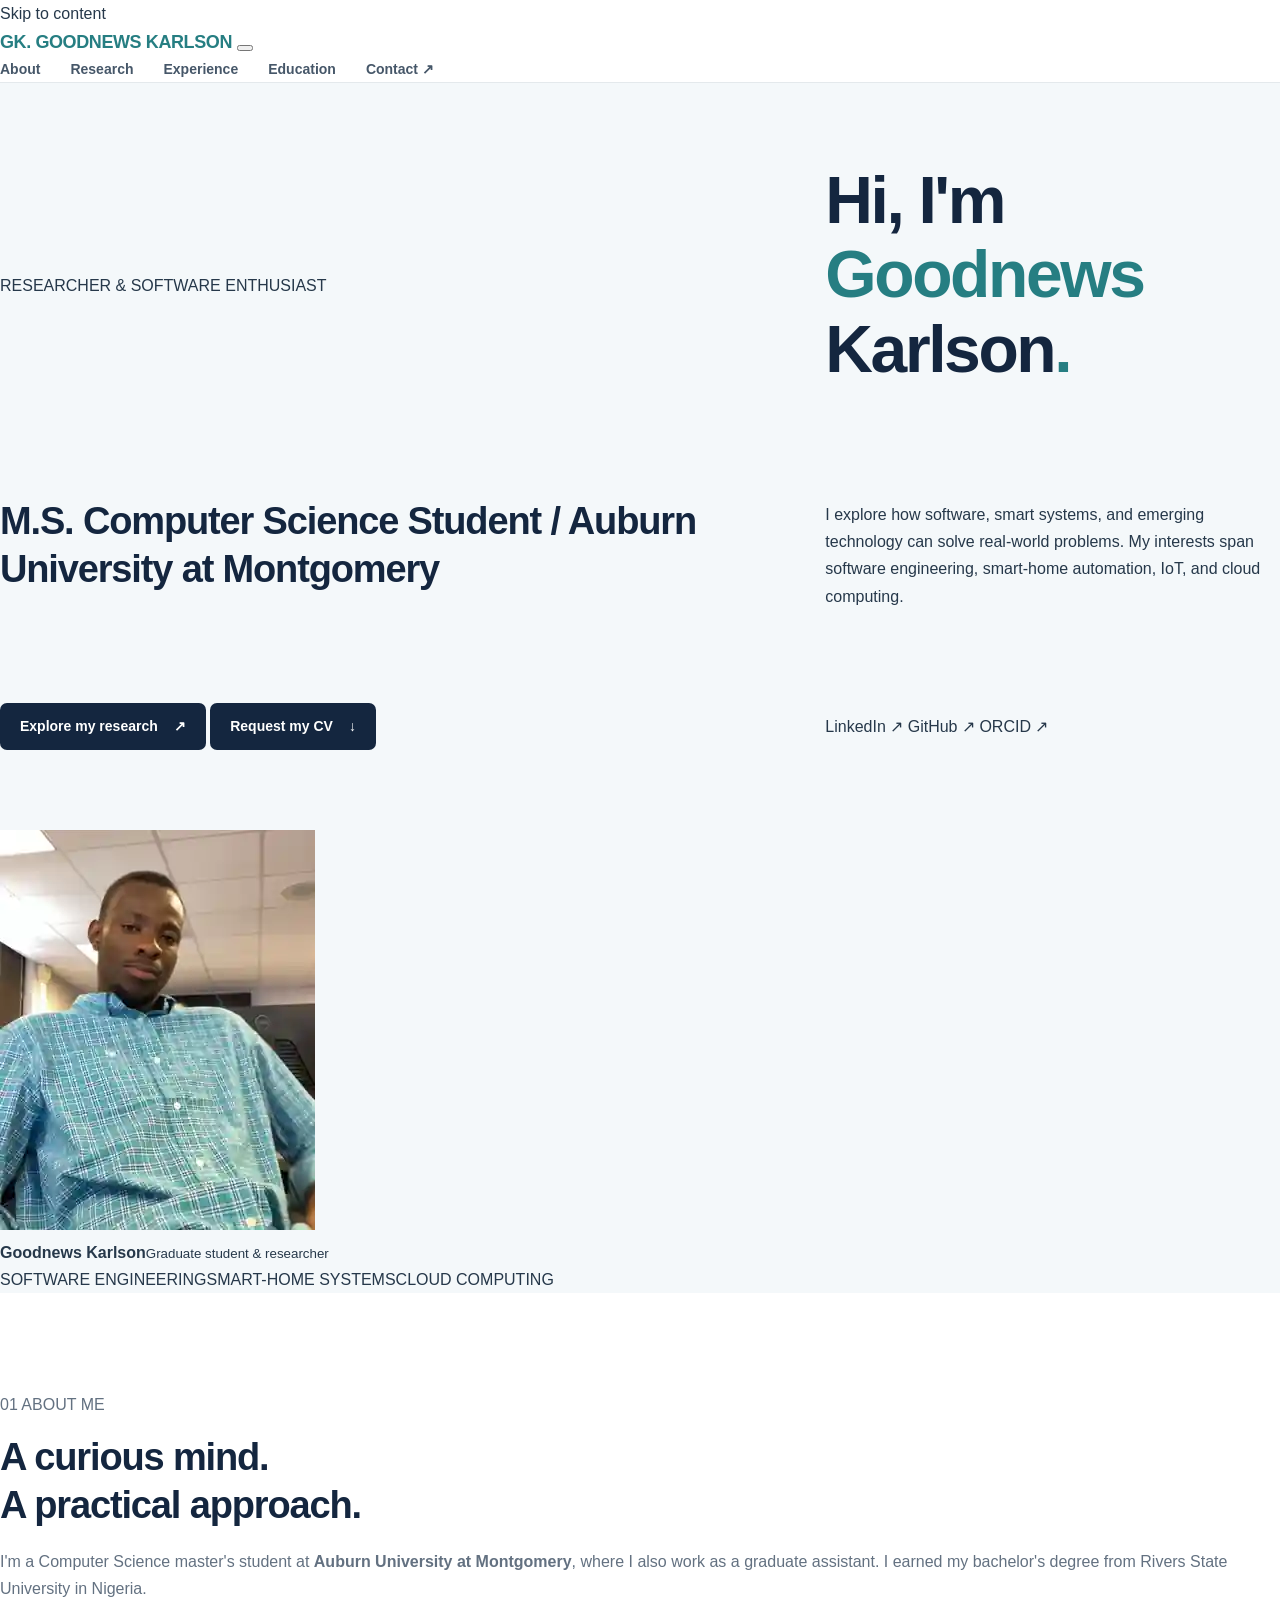
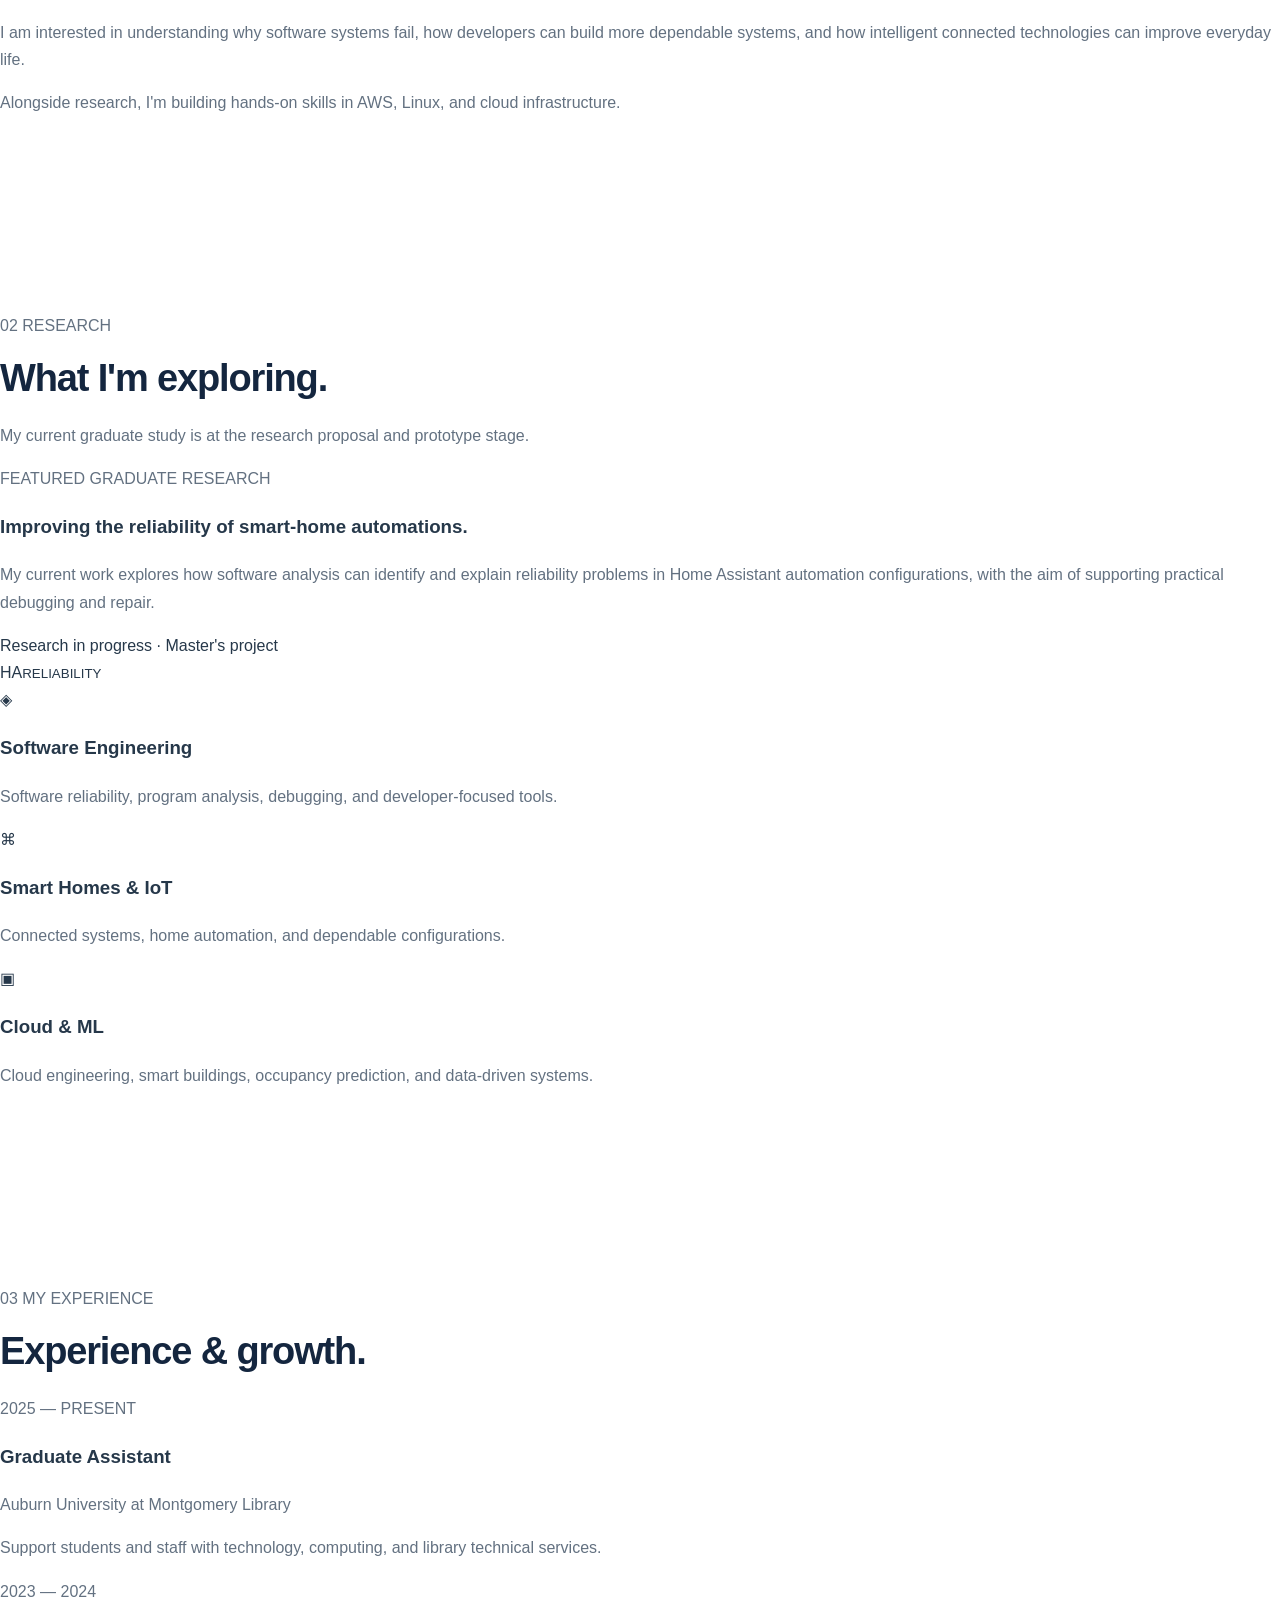
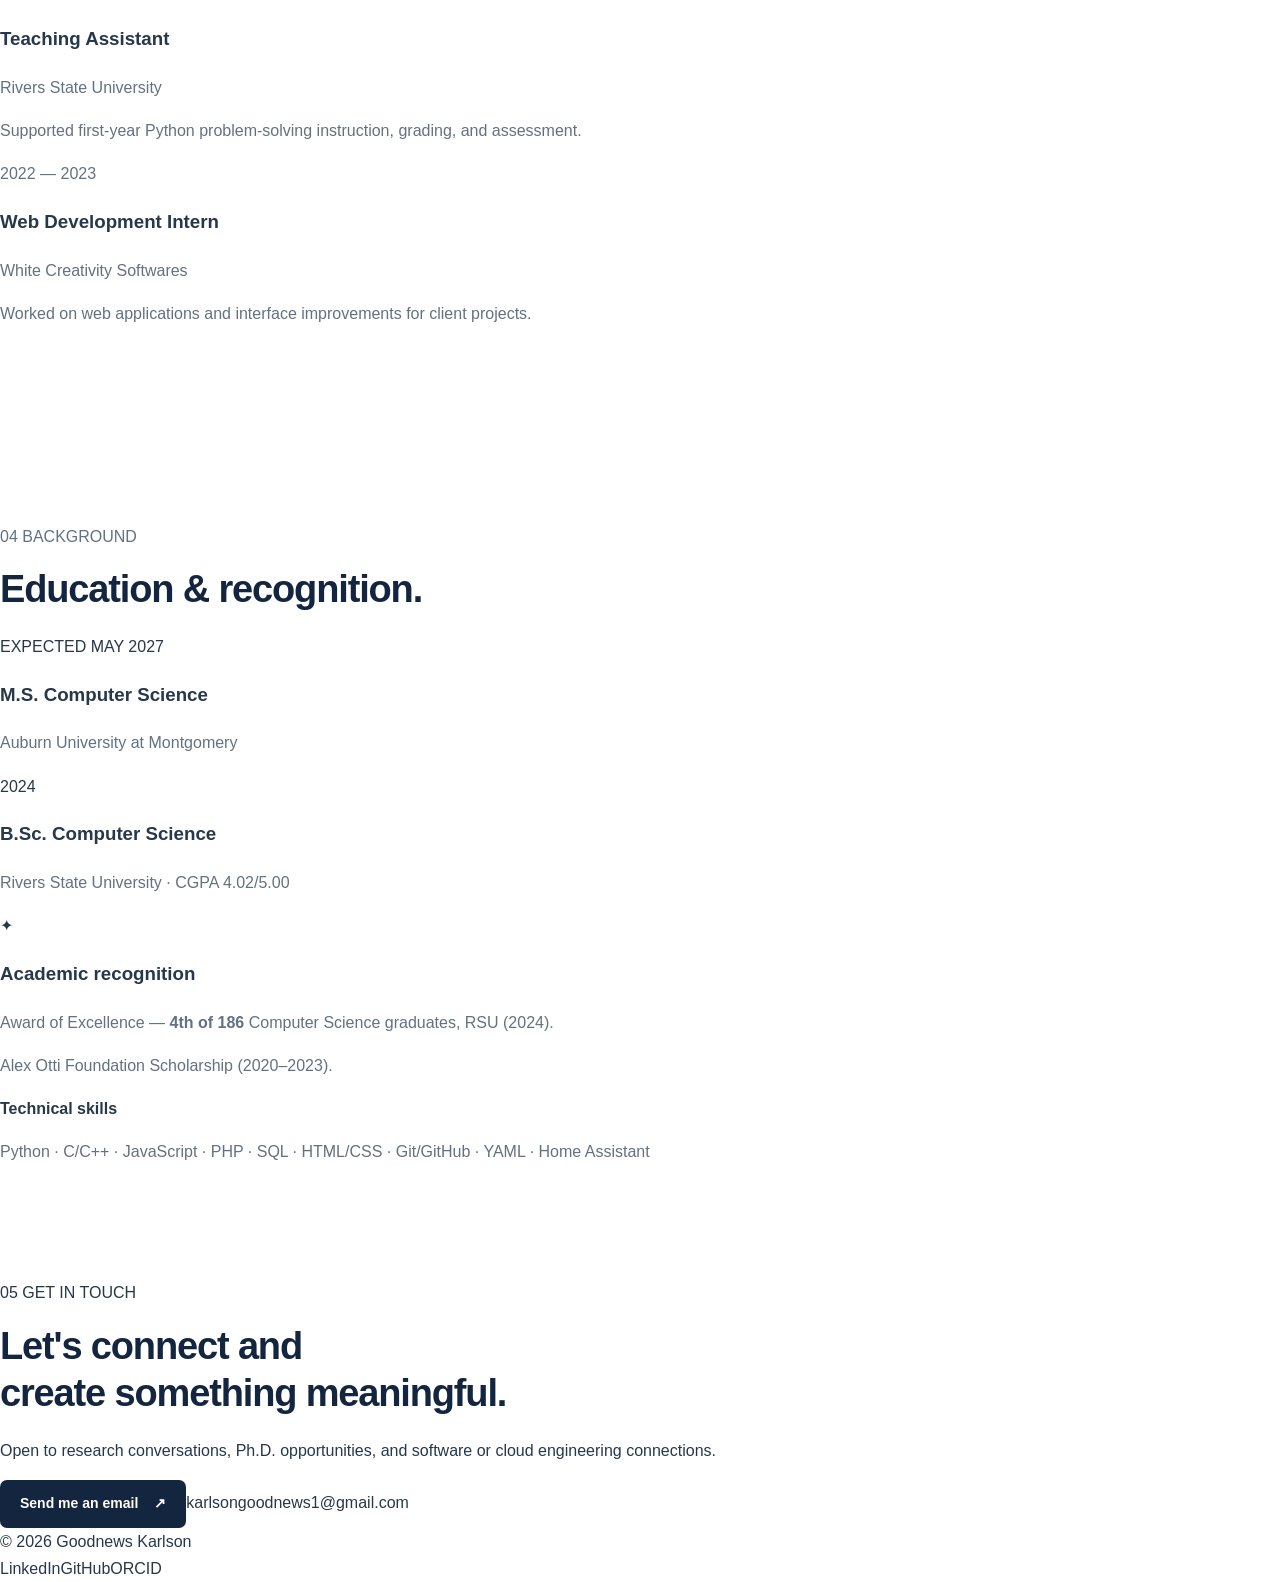
==== commit 0f207b2e: "Balance website design with refined hero, photo, and research showcase" ====
--- a/index.html
+++ b/index.html
@@ -3,118 +3,194 @@
 <head>
   <meta charset="utf-8">
   <meta name="viewport" content="width=device-width, initial-scale=1">
-  <meta name="theme-color" content="#ffffff">
-  <meta name="description" content="Goodnews Karlson — Computer Science graduate student and software engineering researcher at Auburn University at Montgomery.">
-  <title>Goodnews Karlson | Computer Science</title>
+  <meta name="theme-color" content="#fbfaf8">
+  <meta name="description" content="Goodnews Karlson — M.S. Computer Science student at Auburn University at Montgomery. Research in reliable software, smart-home automation, IoT and cloud computing.">
+  <title>Goodnews Karlson — Computer Science & Research</title>
+  <link rel="preconnect" href="https://fonts.googleapis.com">
+  <link rel="preconnect" href="https://fonts.gstatic.com" crossorigin>
+  <link href="https://fonts.googleapis.com/css2?family=DM+Sans:wght@400;500;600;700&family=Manrope:wght@400;500;600;700;800&display=swap" rel="stylesheet">
   <link rel="stylesheet" href="styles.css">
 </head>
 <body>
-  <header class="site-header">
-    <div class="wrap header-content">
-      <a href="#home" class="brand">Goodnews Karlson<span>.</span></a>
-      <nav aria-label="Site navigation">
+  <a href="#main" class="skip-link">Skip to content</a>
+  <header class="site-header" id="top">
+    <div class="shell header-layout">
+      <a href="#top" class="brand" aria-label="Goodnews Karlson — Home">
+        <span class="brand-icon">GK<span>.</span></span>
+        <span class="brand-name">GOODNEWS KARLSON</span>
+      </a>
+      <button class="menu-button" id="menu-button" type="button" aria-expanded="false" aria-controls="navigation" aria-label="Show navigation">
+        <span></span><span></span><span></span>
+      </button>
+      <nav class="navigation" id="navigation" aria-label="Main navigation">
         <a href="#about">About</a>
         <a href="#research">Research</a>
         <a href="#experience">Experience</a>
-        <a href="#contact">Contact</a>
+        <a href="#education">Education</a>
+        <a class="nav-contact" href="#contact">Contact <span aria-hidden="true">↗</span></a>
       </nav>
     </div>
   </header>
 
-  <main id="home">
-    <section class="hero">
-      <div class="wrap hero-content">
-        <div class="hero-text">
-          <p class="eyebrow">M.S. COMPUTER SCIENCE · AUBURN UNIVERSITY AT MONTGOMERY</p>
-          <h1>Hi, I'm<br><span>Goodnews Karlson.</span></h1>
-          <p class="lead">Graduate student interested in software engineering, smart-home systems, IoT, and cloud computing.</p>
-          <p class="hero-summary">I enjoy solving practical problems through research and building reliable software that people can use.</p>
-          <div class="actions">
-            <a class="button" href="#research">My research <span aria-hidden="true">→</span></a>
-            <a class="button-outline" href="https://www.linkedin.com/in/goodnews-karlson-22596125a" target="_blank" rel="noopener noreferrer">LinkedIn ↗</a>
+  <main id="main">
+    <section class="hero" aria-labelledby="hero-title">
+      <div class="shell hero-layout">
+        <div class="hero-content">
+          <div class="hero-topline"><span class="topline-dash"></span> RESEARCHER &amp; SOFTWARE ENTHUSIAST</div>
+          <h1 id="hero-title">Hi, I'm <br><span>Goodnews</span> Karlson<span class="title-dot">.</span></h1>
+          <h2 class="hero-role">M.S. Computer Science Student <span class="role-divider">/</span> Auburn University at Montgomery</h2>
+          <p class="hero-description">I explore how software, smart systems, and emerging technology can solve real-world problems. My interests span software engineering, smart-home automation, IoT, and cloud computing.</p>
+          <div class="hero-actions">
+            <a class="button button-primary" href="#research">Explore my research <span aria-hidden="true">↗</span></a>
+            <a class="button button-light" href="mailto:karlsongoodnews1@gmail.com?subject=Academic%20CV%20request">Request my CV <span aria-hidden="true">↓</span></a>
+          </div>
+          <div class="hero-links">
+            <a href="https://www.linkedin.com/in/goodnews-karlson-22596125a" target="_blank" rel="noopener noreferrer">LinkedIn ↗</a>
+            <a href="https://github.com/Karlson124" target="_blank" rel="noopener noreferrer">GitHub ↗</a>
+            <a href="https://orcid.org/0009-0004-7456-4615" target="_blank" rel="noopener noreferrer">ORCID ↗</a>
           </div>
         </div>
-        <div class="photo-panel">
-          <img src="assets/goodnews-karlson.webp" alt="Goodnews Karlson seated in a computer lab" width="315" height="400" fetchpriority="high">
+        <div class="hero-portrait">
+          <div class="photo-shape photo-shape-one" aria-hidden="true"></div>
+          <div class="photo-shape photo-shape-two" aria-hidden="true"></div>
+          <div class="photo-frame">
+            <img src="assets/goodnews-karlson.webp" alt="Goodnews Karlson seated in a computer lab, wearing a teal checked shirt" width="315" height="400" fetchpriority="high">
+          </div>
+          <div class="photo-label"><span class="photo-label-dot"></span><span><strong>Goodnews Karlson</strong><small>Graduate student &amp; researcher</small></span></div>
+        </div>
+      </div>
+      <div class="shell hero-foot"><span>SOFTWARE ENGINEERING</span><span class="separator"></span><span>SMART-HOME SYSTEMS</span><span class="separator"></span><span>CLOUD COMPUTING</span></div>
+    </section>
+
+    <section class="about-section section" id="about">
+      <div class="shell about-layout">
+        <div class="about-heading">
+          <p class="section-eyebrow"><span>01</span> ABOUT ME</p>
+          <h2>A curious mind.<br>A practical approach.</h2>
+          <div class="side-accent" aria-hidden="true"></div>
+        </div>
+        <div class="about-copy">
+          <p>I'm a Computer Science master's student at <strong>Auburn University at Montgomery</strong>, where I also work as a graduate assistant. I earned my bachelor's degree from Rivers State University in Nigeria.</p>
+          <p>I am interested in understanding why software systems fail, how developers can build more dependable systems, and how intelligent connected technologies can improve everyday life.</p>
+          <p>Alongside research, I'm building hands-on skills in AWS, Linux, and cloud infrastructure.</p>
         </div>
       </div>
     </section>
 
-    <section class="section" id="about">
-      <div class="wrap slim">
-        <p class="section-label">ABOUT ME</p>
-        <h2>Research, technology, and real-world impact.</h2>
-        <p>I'm an M.S. Computer Science student at Auburn University at Montgomery and a graduate assistant at the university library. I previously studied Computer Science at Rivers State University, Nigeria, where I also supported introductory Python teaching.</p>
-        <p>I'm currently developing graduate research on the reliability of smart-home automations while expanding my skills in cloud engineering.</p>
-      </div>
-    </section>
+    <section class="research-section section" id="research">
+      <div class="shell">
+        <div class="section-header">
+          <div><p class="section-eyebrow"><span>02</span> RESEARCH</p><h2>What I'm exploring<span class="heading-period">.</span></h2></div>
+          <p>My current graduate study is at the research proposal and prototype stage.</p>
+        </div>
 
-    <section class="section tinted" id="research">
-      <div class="wrap">
-        <p class="section-label">RESEARCH</p>
-        <h2>What I'm working on</h2>
-        <p class="section-intro">My current master's work is at the proposal and prototype stage.</p>
-        <div class="cards">
-          <article class="card">
-            <span class="card-tag">CURRENT RESEARCH</span>
-            <h3>Smart-home reliability</h3>
-            <p>Exploring how software analysis can help identify and explain reliability problems in smart-home automation configurations.</p>
+        <article class="featured-project">
+          <div class="featured-copy">
+            <p class="featured-type"><span class="featured-light"></span> FEATURED GRADUATE RESEARCH</p>
+            <h3>Improving the reliability of smart-home automations.</h3>
+            <p>My current work explores how software analysis can identify and explain reliability problems in Home Assistant automation configurations, with the aim of supporting practical debugging and repair.</p>
+            <span class="research-stage">Research in progress · Master's project</span>
+          </div>
+          <div class="featured-visual" aria-hidden="true">
+            <div class="visual-ring ring-one"></div>
+            <div class="visual-ring ring-two"></div>
+            <div class="visual-core"><span>HA</span><small>RELIABILITY</small></div>
+            <div class="visual-node node-one"></div>
+            <div class="visual-node node-two"></div>
+          </div>
+        </article>
+
+        <div class="interest-grid">
+          <article class="interest">
+            <div class="interest-icon" aria-hidden="true">◈</div>
+            <h3>Software Engineering</h3>
+            <p>Software reliability, program analysis, debugging, and developer-focused tools.</p>
           </article>
-          <article class="card">
-            <span class="card-tag">RESEARCH INTEREST</span>
-            <h3>Software engineering</h3>
-            <p>Interested in program analysis, debugging, software quality, and practical tools for developers.</p>
+          <article class="interest">
+            <div class="interest-icon" aria-hidden="true">⌘</div>
+            <h3>Smart Homes &amp; IoT</h3>
+            <p>Connected systems, home automation, and dependable configurations.</p>
           </article>
-          <article class="card">
-            <span class="card-tag">RESEARCH INTEREST</span>
-            <h3>IoT and cloud systems</h3>
-            <p>Interested in connected systems, machine learning for smart buildings, and scalable cloud infrastructure.</p>
+          <article class="interest">
+            <div class="interest-icon" aria-hidden="true">▣</div>
+            <h3>Cloud &amp; ML</h3>
+            <p>Cloud engineering, smart buildings, occupancy prediction, and data-driven systems.</p>
           </article>
         </div>
       </div>
     </section>
 
-    <section class="section" id="experience">
-      <div class="wrap">
-        <p class="section-label">BACKGROUND</p>
-        <h2>Experience &amp; education</h2>
-        <div class="experience-list">
-          <div class="entry">
-            <span class="entry-date">2025 – Present</span>
-            <div><h3>Graduate Assistant</h3><p class="entry-place">Auburn University at Montgomery Library</p><p>Student and staff technology support.</p></div>
-          </div>
-          <div class="entry">
-            <span class="entry-date">2023 – 2024</span>
-            <div><h3>Teaching Assistant</h3><p class="entry-place">Rivers State University</p><p>Introductory programming instruction and assessment support.</p></div>
-          </div>
-          <div class="entry">
-            <span class="entry-date">2022 – 2023</span>
-            <div><h3>Web Development Intern</h3><p class="entry-place">White Creativity Softwares</p><p>Web development and user-interface improvements.</p></div>
-          </div>
+    <section class="experience-section section" id="experience">
+      <div class="shell">
+        <div class="section-header">
+          <div><p class="section-eyebrow"><span>03</span> MY EXPERIENCE</p><h2>Experience &amp; growth<span class="heading-period">.</span></h2></div>
         </div>
-        <div class="education">
-          <div><span class="entry-date">EXPECTED 2027</span><h3>M.S. Computer Science</h3><p>Auburn University at Montgomery</p></div>
-          <div><span class="entry-date">2024</span><h3>B.Sc. Computer Science</h3><p>Rivers State University · CGPA 4.02/5.00</p></div>
+        <div class="experience-grid">
+          <article class="role-card">
+            <p class="role-date">2025 — PRESENT</p>
+            <h3>Graduate Assistant</h3>
+            <p class="role-company">Auburn University at Montgomery Library</p>
+            <p>Support students and staff with technology, computing, and library technical services.</p>
+          </article>
+          <article class="role-card">
+            <p class="role-date">2023 — 2024</p>
+            <h3>Teaching Assistant</h3>
+            <p class="role-company">Rivers State University</p>
+            <p>Supported first-year Python problem-solving instruction, grading, and assessment.</p>
+          </article>
+          <article class="role-card">
+            <p class="role-date">2022 — 2023</p>
+            <h3>Web Development Intern</h3>
+            <p class="role-company">White Creativity Softwares</p>
+            <p>Worked on web applications and interface improvements for client projects.</p>
+          </article>
         </div>
-        <p class="honors"><strong>Recognition:</strong> RSU Award of Excellence (4th of 186 graduates) · Alex Otti Foundation Scholarship (2020–2023)</p>
       </div>
     </section>
 
-    <section class="section contact" id="contact">
-      <div class="wrap slim">
-        <p class="section-label">CONTACT</p>
-        <h2>Let's connect.</h2>
-        <p>I'm interested in research collaboration, Ph.D. opportunities, and software/cloud engineering.</p>
-        <a class="email" href="mailto:karlsongoodnews1@gmail.com">karlsongoodnews1@gmail.com ↗</a>
-        <div class="social">
-          <a href="https://www.linkedin.com/in/goodnews-karlson-22596125a" target="_blank" rel="noopener noreferrer">LinkedIn ↗</a>
-          <a href="https://github.com/Karlson124" target="_blank" rel="noopener noreferrer">GitHub ↗</a>
-          <a href="https://orcid.org/0009-0004-7456-4615" target="_blank" rel="noopener noreferrer">ORCID ↗</a>
+    <section class="education-section section" id="education">
+      <div class="shell">
+        <p class="section-eyebrow"><span>04</span> BACKGROUND</p>
+        <h2>Education &amp; recognition<span class="heading-period">.</span></h2>
+        <div class="education-layout">
+          <div class="education-group">
+            <div class="education-item"><span>EXPECTED MAY 2027</span><div><h3>M.S. Computer Science</h3><p>Auburn University at Montgomery</p></div></div>
+            <div class="education-item"><span>2024</span><div><h3>B.Sc. Computer Science</h3><p>Rivers State University · CGPA 4.02/5.00</p></div></div>
+          </div>
+          <aside class="honor-card">
+            <div class="honor-symbol" aria-hidden="true">✦</div>
+            <h3>Academic recognition</h3>
+            <p>Award of Excellence — <strong>4th of 186</strong> Computer Science graduates, RSU (2024).</p>
+            <div class="honor-rule"></div>
+            <p>Alex Otti Foundation Scholarship (2020–2023).</p>
+          </aside>
         </div>
+        <div class="skills-row"><strong>Technical skills</strong><p>Python · C/C++ · JavaScript · PHP · SQL · HTML/CSS · Git/GitHub · YAML · Home Assistant</p></div>
+      </div>
+    </section>
+
+    <section class="contact-section" id="contact">
+      <div class="shell contact-layout">
+        <div><p class="section-eyebrow"><span>05</span> GET IN TOUCH</p><h2>Let's connect and<br>create something meaningful<span class="heading-period">.</span></h2><p>Open to research conversations, Ph.D. opportunities, and software or cloud engineering connections.</p></div>
+        <div class="contact-action"><a class="button button-primary" href="mailto:karlsongoodnews1@gmail.com">Send me an email <span aria-hidden="true">↗</span></a><a class="email-text" href="mailto:karlsongoodnews1@gmail.com">karlsongoodnews1@gmail.com</a></div>
       </div>
     </section>
   </main>
-  <footer class="footer"><div class="wrap">© <span id="year">2026</span> Goodnews Karlson</div></footer>
-  <script>document.getElementById('year').textContent = new Date().getFullYear();</script>
+  <footer class="site-footer"><div class="shell footer-layout"><span>© <span id="year">2026</span> Goodnews Karlson</span><div><a href="https://www.linkedin.com/in/goodnews-karlson-22596125a" target="_blank" rel="noopener noreferrer">LinkedIn</a><a href="https://github.com/Karlson124" target="_blank" rel="noopener noreferrer">GitHub</a><a href="https://orcid.org/0009-0004-7456-4615" target="_blank" rel="noopener noreferrer">ORCID</a></div></div></footer>
+
+  <script>
+    document.getElementById('year').textContent = new Date().getFullYear();
+    const toggle = document.querySelector('#menu-button');
+    const nav = document.querySelector('#navigation');
+    toggle.addEventListener('click', () => {
+      const isOpen = toggle.getAttribute('aria-expanded') === 'true';
+      toggle.setAttribute('aria-expanded', String(!isOpen));
+      nav.classList.toggle('open', !isOpen);
+    });
+    nav.querySelectorAll('a').forEach(a => a.addEventListener('click', () => {
+      nav.classList.remove('open');
+      toggle.setAttribute('aria-expanded', 'false');
+    }));
+  </script>
 </body>
 </html>
--- a/styles.css
+++ b/styles.css
@@ -1,14 +1,89 @@
-:root{--navy:#101d32;--navy2:#162b45;--deep:#0a1424;--teal:#5bc5bb;--aqua:#a9e4db;--cream:#f8f9f7;--paper:#fff;--ink:#18273b;--slate:#667386;--line:#e6e9e8;--head:"Outfit",system-ui,sans-serif;--body:"DM Sans",system-ui,sans-serif}
-*{box-sizing:border-box}html{scroll-behavior:smooth}body{margin:0;font-family:var(--body);color:var(--ink);background:var(--paper);line-height:1.65;-webkit-font-smoothing:antialiased}a{color:inherit;text-decoration:none}button{font:inherit}svg{display:block}button,a{-webkit-tap-highlight-color:transparent}a:focus-visible,button:focus-visible{outline:3px solid #38bdb3;outline-offset:4px}.container{width:min(1160px,calc(100% - 64px));margin-inline:auto}.skip-link{position:absolute;z-index:99;left:1rem;top:-6rem;padding:12px 18px;background:white;color:var(--navy)}.skip-link:focus{top:1rem}
-.header{background:var(--navy);position:relative;z-index:30;border-bottom:1px solid rgba(255,255,255,.11)}.header-inner{height:88px;display:flex;align-items:center;justify-content:space-between}.logo{display:flex;gap:13px;align-items:center;color:white}.logo-mark{width:40px;height:40px;background:var(--teal);color:var(--navy);display:grid;place-items:center;border-radius:11px;font:800 15px var(--head);letter-spacing:-.05em}.logo-mark span,.footer-brand span{color:#fff}.logo-name{font:600 16px var(--head)}.nav{display:flex;align-items:center;gap:35px}.nav a{font-size:13px;color:#e2e9f0;font-weight:600;transition:color .2s}.nav a:hover{color:var(--teal)}.nav .nav-contact{padding:11px 18px;border:1px solid rgba(255,255,255,.4);border-radius:9px}.nav .nav-contact span{color:var(--teal);margin-left:8px}.menu-toggle{display:none}
-.hero{background:var(--navy);color:white;position:relative;overflow:hidden}.hero-grid{position:absolute;inset:0;background-image:linear-gradient(to right,rgba(255,255,255,.023) 1px,transparent 1px),linear-gradient(to bottom,rgba(255,255,255,.023) 1px,transparent 1px);background-size:80px 80px;mask-image:linear-gradient(90deg,transparent,#000 45%,transparent)}.hero-glow{position:absolute;width:650px;height:620px;background:radial-gradient(circle,rgba(52,138,149,.23),transparent 70%);right:-190px;top:-80px;pointer-events:none}.hero-inner{display:grid;grid-template-columns:1.16fr .84fr;align-items:center;gap:70px;min-height:655px;position:relative;padding-block:68px 54px}.hero-copy{position:relative;z-index:4}.availability{display:inline-flex;align-items:center;gap:10px;padding:8px 14px;border:1px solid rgba(155,233,226,.24);background:rgba(91,197,187,.065);border-radius:99px;color:#bee6e5;font:500 11px var(--body);letter-spacing:.025em}.availability-dot,.feature-pill .dot{width:7px;height:7px;border-radius:50%;background:var(--teal);box-shadow:0 0 0 4px rgba(91,197,187,.15);flex-shrink:0}.eyebrow{color:var(--teal);font:700 11px var(--head);letter-spacing:.22em;margin:42px 0 18px}.hero h1{font:600 clamp(44px,5.2vw,73px)/1.11 var(--head);letter-spacing:-.052em;margin:0 0 23px;max-width:670px}.hero h1 span{color:var(--teal)}.hero-intro{font:600 19px/1.5 var(--head);color:#f1f5f7;margin:0 0 10px}.hero-desc{font-size:15px;color:#abbcd0;max-width:515px;margin:0;line-height:1.88}.hero-actions{display:flex;gap:12px;flex-wrap:wrap;margin-top:31px}.btn{min-height:47px;display:inline-flex;align-items:center;justify-content:center;gap:14px;font:700 13px var(--head);padding:12px 19px;border-radius:9px;transition:transform .2s,background .2s,border-color .2s}.btn:hover{transform:translateY(-3px)}.btn svg{width:18px;height:18px;fill:none;stroke:currentColor;stroke-width:1.8;stroke-linecap:round;stroke-linejoin:round}.btn-primary{background:var(--teal);color:var(--navy)}.btn-primary:hover{background:#82dcd2}.btn-outline{border:1px solid rgba(255,255,255,.33);color:#fff}.btn-outline:hover{border-color:var(--teal)}.hero-social{display:flex;gap:26px;margin-top:38px;padding-top:24px;border-top:1px solid rgba(255,255,255,.13);max-width:400px}.hero-social a{color:#b7c6d7;font:600 12px var(--head)}.hero-social a:hover{color:var(--teal)}
-.hero-visual{position:relative;width:100%;max-width:410px;justify-self:end;padding:31px 18px 0 0}.portrait-backdrop{position:absolute;inset:5px -14px 19px 34px;background:linear-gradient(145deg,#2e8491,#224464);border-radius:190px 190px 15px 15px;transform:rotate(3deg);border:1px solid rgba(255,255,255,.15)}.portrait-backdrop:after{content:"";position:absolute;inset:16px;border:1px solid rgba(255,255,255,.16);border-radius:180px 180px 10px 10px}.portrait-frame{position:relative;z-index:1;border-radius:185px 185px 12px 12px;overflow:hidden;box-shadow:0 26px 65px rgba(0,0,0,.25);border:5px solid rgba(255,255,255,.15);background:#0b2032;aspect-ratio:315/400}.portrait-frame img{width:100%;height:100%;display:block;object-fit:cover;object-position:center center}.portrait-tag{position:absolute;right:-13px;bottom:69px;z-index:4;display:flex;align-items:center;gap:11px;padding:14px 16px;border-radius:11px;background:#fff;color:#19293b;box-shadow:0 14px 34px rgba(0,0,0,.22);font:500 11px/1.6 var(--body);white-space:nowrap}.portrait-tag b{font-weight:700}.small-circle{width:30px;height:30px;background:#d5f4ed;border-radius:50%;display:inline-grid;place-items:center;flex-shrink:0}.small-circle:after{content:"✓";color:#168775;font-weight:800;font-size:16px}.photo-detail{display:block;color:#9fb3c5;letter-spacing:.18em;font:600 9px var(--head);margin-top:28px;text-align:center}.hero-bottom{height:52px;border-top:1px solid rgba(255,255,255,.1);display:flex;align-items:center;justify-content:center;gap:30px;font:600 10px var(--head);letter-spacing:.12em;color:#9bafc2}.hero-bottom i{width:4px;height:4px;background:var(--teal);border-radius:50%}
-.intro-band{background:#f3f7f6;padding:92px 0}.band-inner{display:grid;grid-template-columns:.85fr 1.15fr;gap:110px}.section-index{display:block;color:#338c91;font:700 11px var(--head);letter-spacing:.19em;margin-bottom:21px}.band-inner h2,.section h2,.contact-section h2{font:600 clamp(36px,4.2vw,54px)/1.13 var(--head);letter-spacing:-.05em;margin:0}.band-inner h2 em{font-style:normal;color:#348e91}.band-copy{padding-top:25px}.band-copy p{color:#536478;line-height:1.9;margin:0 0 19px;font-size:15px}.band-copy strong{color:#253f54}.text-link{font:700 13px var(--head);color:#137f82;display:inline-block;margin-top:9px;border-bottom:1px solid #137f82;padding-bottom:5px}.text-link span{margin-left:8px}
-.section{padding:102px 0;scroll-margin-top:30px}.section-head{display:flex;justify-content:space-between;align-items:end;gap:50px;margin-bottom:45px}.section h2 span{color:#248d91}.section-head>p{max-width:325px;font-size:14px;color:var(--slate);line-height:1.82;margin:0 0 5px}.feature{background:var(--navy);color:white;border-radius:22px;overflow:hidden;position:relative;margin-bottom:19px;box-shadow:0 15px 30px rgba(11,30,49,.09)}.feature-top{display:flex;align-items:center;justify-content:space-between;padding:30px 34px 0}.feature-pill{display:inline-flex;gap:13px;align-items:center;color:#ace7dc;background:rgba(91,197,187,.1);border:1px solid rgba(91,197,187,.21);padding:9px 14px;border-radius:20px;font:700 10px var(--head);letter-spacing:.09em}.feature-number{color:#9cb1c9;font:600 10px var(--head);letter-spacing:.13em}.feature-body{display:grid;grid-template-columns:1.2fr .8fr;gap:40px;align-items:center;padding:10px 35px 35px}.feature-label{color:#6cc9bf!important;font:700 10px var(--head)!important;letter-spacing:.16em;margin-top:35px}.feature h3{font:600 clamp(27px,3vw,40px)/1.18 var(--head);letter-spacing:-.035em;margin:15px 0 19px}.feature p{font-size:14px;line-height:1.85;max-width:565px;color:#b5c6d7;margin:0}.feature-note{display:inline-block;color:#d0e5e8;font-size:12px;margin-top:22px;padding-top:13px;border-top:1px solid rgba(255,255,255,.19)}.abstract-art{min-height:295px;position:relative;display:grid;place-items:center;overflow:hidden}.orbit{position:absolute;border:1px solid rgba(91,197,187,.33);border-radius:50%;transform:rotate(-20deg)}.orbit-one{width:270px;height:150px}.orbit-two{width:200px;height:280px;transform:rotate(39deg)}.orb-center{height:100px;width:100px;border-radius:50%;background:radial-gradient(circle at 28% 25%,#b4f9ec,#38aba5 55%,#0e586e);box-shadow:0 0 60px rgba(91,197,187,.5),0 0 0 23px rgba(91,197,187,.08)}.orb{height:13px;width:13px;border-radius:50%;position:absolute;background:#7de9d8;box-shadow:0 0 25px #58eacb;z-index:3}.orb1{left:20%;top:31%}.orb2{right:18%;bottom:28%}.research-cards{display:grid;grid-template-columns:repeat(3,1fr);gap:19px}.interest-card{background:#f7f9f8;border:1px solid #e8ecec;padding:29px;border-radius:18px;min-height:251px;position:relative;transition:transform .22s,box-shadow .22s}.interest-card:hover{transform:translateY(-5px);box-shadow:0 18px 34px rgba(14,38,55,.08)}.card-icon{height:42px;width:42px;border-radius:13px;background:#e0f2ef;color:#188b88;display:grid;place-items:center;font-size:23px}.card-count{position:absolute;right:28px;top:29px;font-size:11px;color:#a4b4bc}.interest-card h3{font:700 19px var(--head);letter-spacing:-.025em;margin:29px 0 9px}.interest-card p{font-size:13px;color:#697889;line-height:1.85;margin:0}
-.journey-section{background:#f8faf9}.career-list{border-top:1px solid #dce6e6}.career-item{display:grid;grid-template-columns:190px 1fr 25px;gap:45px;padding:34px 10px;border-bottom:1px solid #dce6e6}.career-date span{font:700 11px var(--head);color:#339598;letter-spacing:.12em}.career-main h3{font:700 21px var(--head);letter-spacing:-.025em;margin:0 0 5px}.career-company{color:#267b83!important;font-size:13px!important;font-weight:600!important;margin:0 0 8px!important}.career-main>p:last-child{max-width:650px;color:#6a7787;font-size:13px;line-height:1.9;margin:0}.career-arrow{font-size:18px;color:#78a7aa}
-.education-grid{display:grid;grid-template-columns:1fr .85fr;gap:30px}.education-main{background:#f7f9fa;border:1px solid #e6ecee;border-radius:18px;padding:39px}.education-item+ .education-item{margin-top:34px;padding-top:32px;border-top:1px solid #dce4e7}.edu-label{font:700 11px var(--head);letter-spacing:.13em;color:#28918e}.education-item h3{font:600 25px/1.24 var(--head);letter-spacing:-.03em;margin:11px 0}.education-item p{font-size:13px;color:#68798a;margin:0}.recognition-panel{background:#d5ece8;border:1px solid #bfe0dc;border-radius:18px;padding:40px;display:flex;flex-direction:column;justify-content:center}.recognition-heading{font:700 11px var(--head);letter-spacing:.16em;color:#2f888a;margin:0 0 25px}.recognition-large{font:600 78px/1 var(--head);color:#113b4d;letter-spacing:-.07em}.recognition-large span{font-size:29px;letter-spacing:-.06em;vertical-align:top;margin:13px 0 0 5px;display:inline-block}.recognition-block p{font-size:13px;color:#4b6771;line-height:1.83;margin:9px 0 0}.recognition-block strong{color:#204554}.recognition-divider{height:1px;background:#b4d6d2;margin:26px 0}.recognition-block h3{font:700 20px var(--head);margin:0}.skills-box{display:grid;grid-template-columns:230px 1fr;gap:0 35px;padding:43px 0 0}.skills-title{font:700 10px var(--head);letter-spacing:.16em;color:#28918e;margin:0 0 8px}.skills-box h3{font:700 25px var(--head);letter-spacing:-.035em;margin:0}.skill-pills{display:flex;flex-wrap:wrap;gap:9px;align-content:center}.skill-pills span{display:inline-flex;padding:8px 14px;font:600 12px var(--head);border:1px solid #dde6e6;background:#fbfcfc;color:#455f69;border-radius:8px}.skill-note{grid-column:2;font-size:12px;color:#6b7a88;margin:11px 0 0}
-.contact-section{position:relative;overflow:hidden;background:var(--navy);color:white;padding:103px 0 91px}.contact-section:after{content:"";position:absolute;right:-240px;bottom:-300px;height:640px;width:640px;background:radial-gradient(circle,rgba(91,197,187,.15),transparent 72%);pointer-events:none}.contact-inner{position:relative;z-index:1;text-align:center}.contact-section .section-index{color:var(--teal)}.contact-section h2{font-size:clamp(40px,5vw,66px)}.contact-section h2 span{color:var(--teal)}.contact-inner>p{color:#aec0d2;max-width:560px;font-size:15px;line-height:1.9;margin:22px auto 30px}.contact-button{background:var(--teal);color:#10233b;border-radius:10px;padding:13px 27px;display:inline-flex;gap:35px;font:700 14px var(--head);transition:transform .2s}.contact-button:hover{transform:translateY(-3px)}.contact-social{display:flex;align-items:center;justify-content:center;gap:26px;margin-top:43px}.contact-social a{color:#b5d1d4;font:700 13px var(--head)}.contact-social a:hover{color:white}footer{background:#0b1525;color:#a0afc1}.footer-inner{display:flex;align-items:center;justify-content:space-between;gap:25px;min-height:97px}.footer-brand{font:700 16px var(--head);color:white}.footer-brand span{color:var(--teal)}footer p,footer a{font-size:11px;color:#a7b8c8}
-@media(max-width:980px){.nav{gap:19px}.hero-inner{gap:25px;grid-template-columns:1fr .9fr}.hero h1{font-size:clamp(42px,5vw,59px)}.band-inner{gap:45px}.portrait-tag{right:-3px}.career-item{grid-template-columns:145px 1fr 15px;gap:20px}}
-@media(max-width:760px){.container{width:min(100% - 34px,1160px)}.header-inner{height:72px}.menu-toggle{display:flex;width:38px;height:38px;flex-direction:column;align-items:center;justify-content:center;gap:5px;border:1px solid rgba(255,255,255,.32);border-radius:8px;background:transparent}.menu-toggle span{display:block;width:18px;height:2px;background:#fff}.nav{display:none;position:absolute;left:0;right:0;top:72px;background:var(--navy2);padding:22px 25px;border-top:1px solid rgba(255,255,255,.12);flex-direction:column;align-items:stretch;gap:18px}.nav.open{display:flex}.nav a{font-size:15px}.nav .nav-contact{width:max-content}.hero-inner{grid-template-columns:1fr;padding:53px 0 55px;gap:48px}.hero h1{font-size:clamp(42px,9vw,67px)}.eyebrow{margin-top:32px}.hero-visual{justify-self:center;max-width:365px;padding-right:20px}.portrait-tag{bottom:55px}.hero-bottom{gap:13px;font-size:8px;flex-wrap:wrap;padding:12px;text-align:center;height:auto}.intro-band{padding:67px 0}.band-inner{grid-template-columns:1fr;gap:20px}.band-copy{padding-top:0}.section{padding:70px 0}.section-head{display:block;margin-bottom:30px}.section-head>p{margin:18px 0 0}.feature-top{padding:25px 23px 0}.feature-body{padding:5px 24px 28px;grid-template-columns:1fr}.abstract-art{min-height:180px}.orb-center{height:65px;width:65px}.orbit-one{width:190px;height:100px}.orbit-two{width:130px;height:190px}.research-cards{grid-template-columns:1fr}.interest-card{min-height:0}.career-item{grid-template-columns:1fr 20px;gap:8px}.career-date{grid-column:1/-1}.education-grid{grid-template-columns:1fr}.skills-box{grid-template-columns:1fr;gap:17px}.skill-note{grid-column:1}.contact-section{padding:70px 0}.footer-inner{flex-wrap:wrap;justify-content:center;min-height:110px;padding:23px 0;gap:10px;text-align:center}}
-@media(max-width:410px){.logo-name{font-size:14px}.hero h1{font-size:41px}.hero-actions{align-items:stretch}.btn{flex:1}.hero-social{gap:18px}.portrait-tag{bottom:49px;font-size:10px;right:0}.feature-top{align-items:flex-start;gap:15px;flex-direction:column}.education-main,.recognition-panel{padding:27px}.contact-social{gap:17px}footer p{order:3;width:100%}}
-@media(prefers-reduced-motion:reduce){html{scroll-behavior:auto}.btn,.interest-card,.contact-button{transition:none}}
+:root {
+  --navy: #14263f;
+  --teal: #267e82;
+  --text: #26384a;
+  --muted: #637181;
+  --background: #ffffff;
+  --soft: #f5f8f9;
+  --line: #e4e9ec;
+}
+* { box-sizing: border-box; }
+html { scroll-behavior: smooth; }
+body {
+  margin: 0;
+  background: var(--background);
+  color: var(--text);
+  font-family: "Segoe UI", Arial, sans-serif;
+  font-size: 16px;
+  line-height: 1.7;
+}
+a { color: inherit; text-decoration: none; }
+a:focus-visible { outline: 3px solid var(--teal); outline-offset: 4px; }
+.wrap { width: min(1050px, calc(100% - 44px)); margin: 0 auto; }
+.site-header { background: #fff; border-bottom: 1px solid var(--line); }
+.header-content { min-height: 80px; display: flex; justify-content: space-between; align-items: center; gap: 20px; }
+.brand { font-size: 18px; font-weight: 750; color: var(--navy); letter-spacing: -.4px; }
+.brand span { color: var(--teal); }
+nav { display: flex; gap: 30px; flex-wrap: wrap; }
+nav a { color: #465769; font-size: 14px; font-weight: 600; }
+nav a:hover { color: var(--teal); }
+.hero { background: #f4f8fa; }
+.hero-content { display: grid; grid-template-columns: 1.35fr .82fr; gap: clamp(35px, 6vw, 86px); align-items: center; padding-top: 80px; padding-bottom: 80px; }
+.eyebrow { color: var(--teal); font-size: 12px; letter-spacing: 1.2px; font-weight: 750; margin: 0 0 24px; }
+h1, h2, h3, p { overflow-wrap: break-word; }
+h1 { font-size: clamp(40px, 5.2vw, 66px); line-height: 1.13; letter-spacing: -2.4px; font-weight: 750; color: var(--navy); margin: 0 0 22px; }
+h1 span { color: var(--teal); }
+.lead { font-size: 19px; line-height: 1.55; font-weight: 600; max-width: 560px; margin: 0 0 12px; color: #34485d; }
+.hero-summary { color: var(--muted); margin: 0; max-width: 510px; }
+.actions { display: flex; gap: 12px; flex-wrap: wrap; margin-top: 28px; }
+.button, .button-outline { padding: 12px 20px; min-height: 47px; display: inline-flex; align-items: center; justify-content: center; gap: 16px; border-radius: 7px; font-size: 14px; font-weight: 700; }
+.button { background: var(--navy); color: #fff; }
+.button:hover { background: #264560; }
+.button-outline { border: 1px solid #bdcbd0; color: var(--navy); }
+.button-outline:hover { border-color: var(--navy); }
+.photo-panel { max-width: 335px; width: 100%; justify-self: end; background: #dbe7e9; padding: 10px; border-radius: 14px; box-shadow: 0 12px 34px rgba(16, 38, 64, .10); }
+.photo-panel img { display: block; width: 100%; height: 370px; object-fit: cover; object-position: center center; border-radius: 8px; background: #e1ebec; }
+.section { padding: 82px 0; scroll-margin-top: 18px; }
+.slim { max-width: 800px; }
+.section-label { color: var(--teal); font-size: 12px; font-weight: 750; letter-spacing: 1.5px; margin: 0 0 12px; }
+h2 { font-size: clamp(27px, 3.3vw, 38px); font-weight: 750; line-height: 1.25; letter-spacing: -1.15px; margin: 0 0 19px; color: var(--navy); }
+.section p { color: var(--muted); }
+.slim > p { font-size: 16px; }
+.tinted { background: var(--soft); }
+.section-intro { margin: -6px 0 28px; }
+.cards { display: grid; grid-template-columns: repeat(3, 1fr); gap: 18px; }
+.card { background: #fff; border: 1px solid var(--line); border-radius: 10px; padding: 26px; }
+.card-tag { color: var(--teal); font-size: 10px; letter-spacing: 1px; font-weight: 750; }
+.card h3 { font-size: 18px; margin: 20px 0 10px; color: var(--navy); line-height: 1.35; }
+.card p { font-size: 14px; margin: 0; line-height: 1.75; }
+.experience-list { margin-top: 30px; border-top: 1px solid var(--line); }
+.entry { display: grid; grid-template-columns: 190px 1fr; gap: 30px; border-bottom: 1px solid var(--line); padding: 21px 0; }
+.entry-date { color: var(--teal); font-size: 12px; font-weight: 750; letter-spacing: .2px; }
+.entry h3, .education h3 { color: var(--navy); font-size: 18px; margin: 0; }
+.entry p { font-size: 14px; margin: 3px 0; }
+.entry .entry-place { color: #426174; font-weight: 650; }
+.education { margin-top: 36px; display: grid; grid-template-columns: 1fr 1fr; gap: 25px; }
+.education > div { background: var(--soft); border-radius: 10px; padding: 24px; }
+.education h3 { margin: 10px 0 4px; }
+.education p { margin: 0; font-size: 14px; }
+.honors { font-size: 13px; margin: 24px 0 0; }
+.contact { background: #edf4f4; }
+.contact .email { display: inline-block; font-size: 21px; font-weight: 700; color: var(--navy); margin: 12px 0 22px; word-break: break-word; }
+.social { display: flex; gap: 25px; flex-wrap: wrap; }
+.social a { font-size: 14px; font-weight: 700; color: var(--teal); }
+.social a:hover { text-decoration: underline; }
+.footer { padding: 25px 0; font-size: 13px; color: var(--muted); background: #fff; }
+@media (max-width: 720px) {
+ .header-content { flex-direction: column; justify-content: center; padding: 18px 0; gap: 10px; }
+ nav { justify-content: center; gap: 17px; }
+ nav a { font-size: 13px; }
+ .hero-content { grid-template-columns: 1fr; padding-top: 55px; padding-bottom: 56px; gap: 35px; }
+ .photo-panel { justify-self: start; max-width: 310px; }
+ .photo-panel img { height: 335px; }
+ .section { padding: 60px 0; }
+ .cards, .education { grid-template-columns: 1fr; }
+ .entry { grid-template-columns: 1fr; gap: 4px; }
+ .card h3 { margin-top: 12px; }
+ h1 { letter-spacing: -1.7px; }
+}
+@media (prefers-reduced-motion: reduce) { html { scroll-behavior: auto; } }
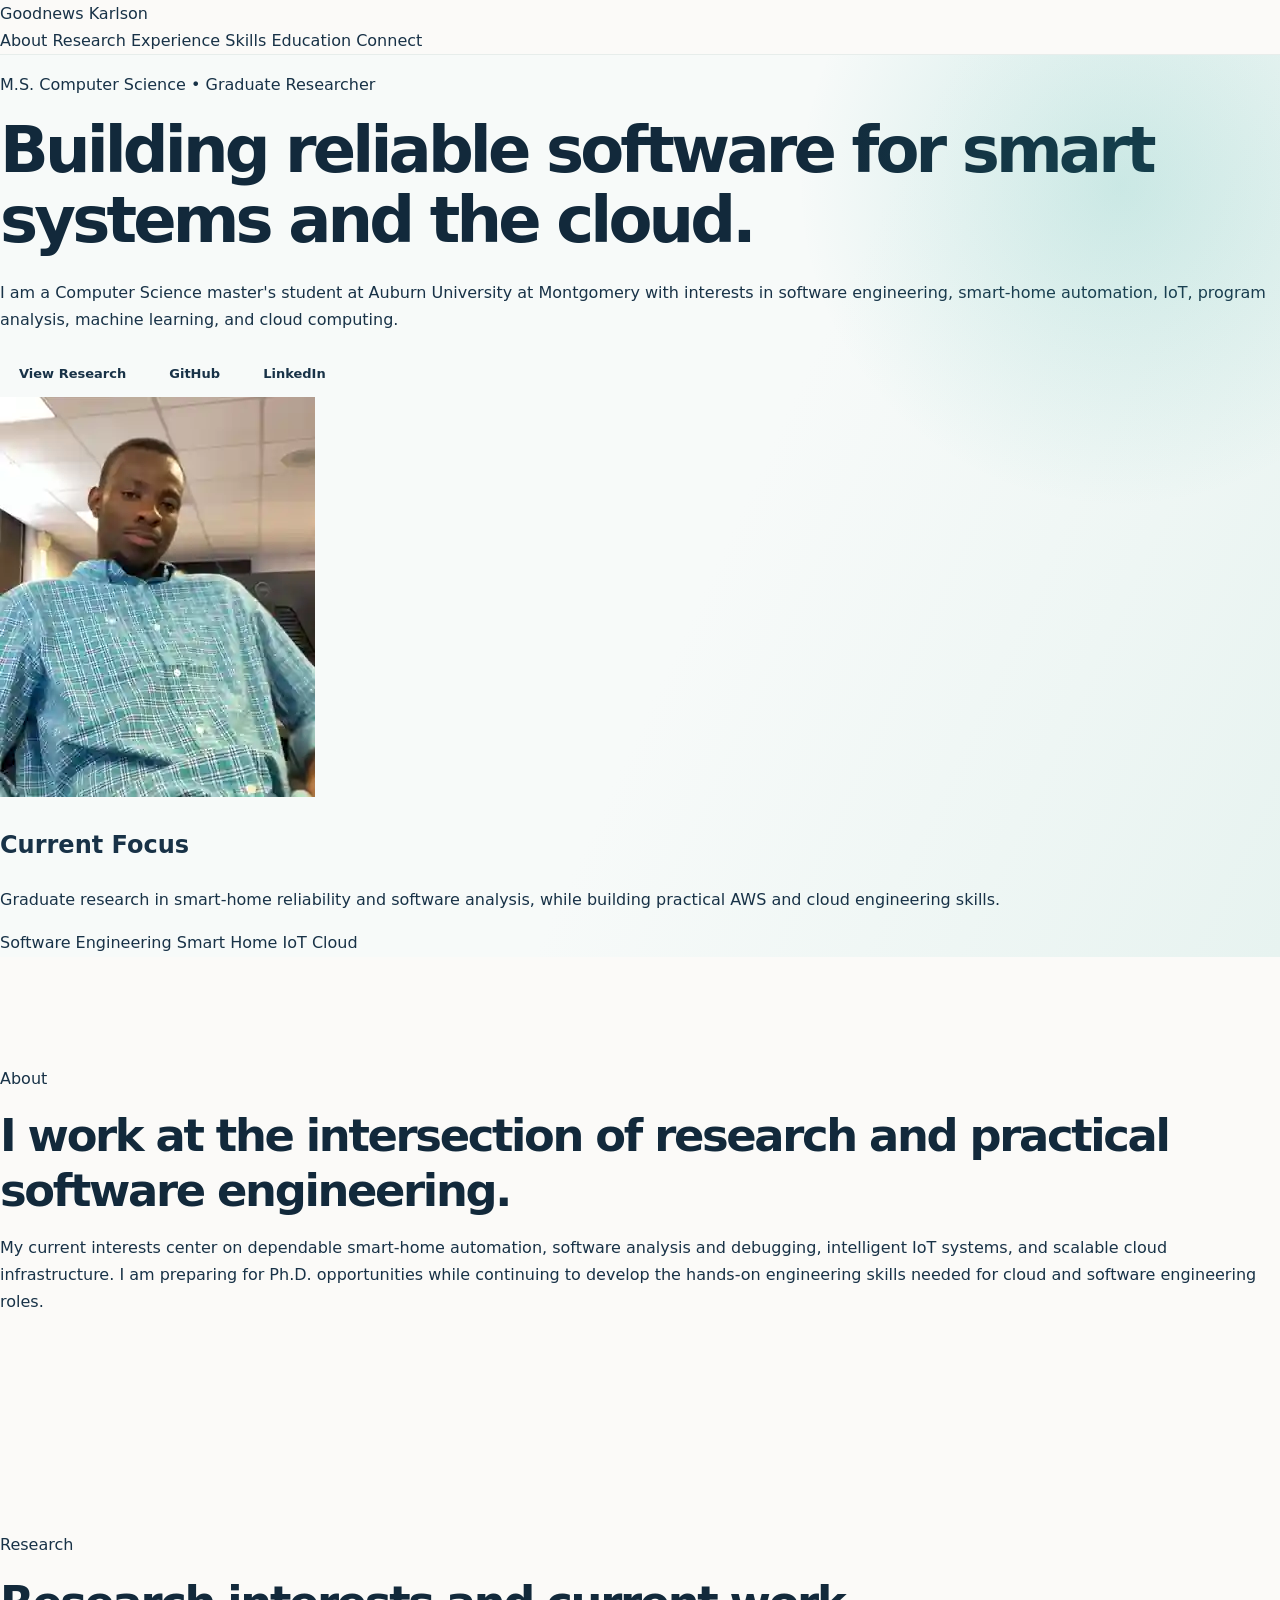
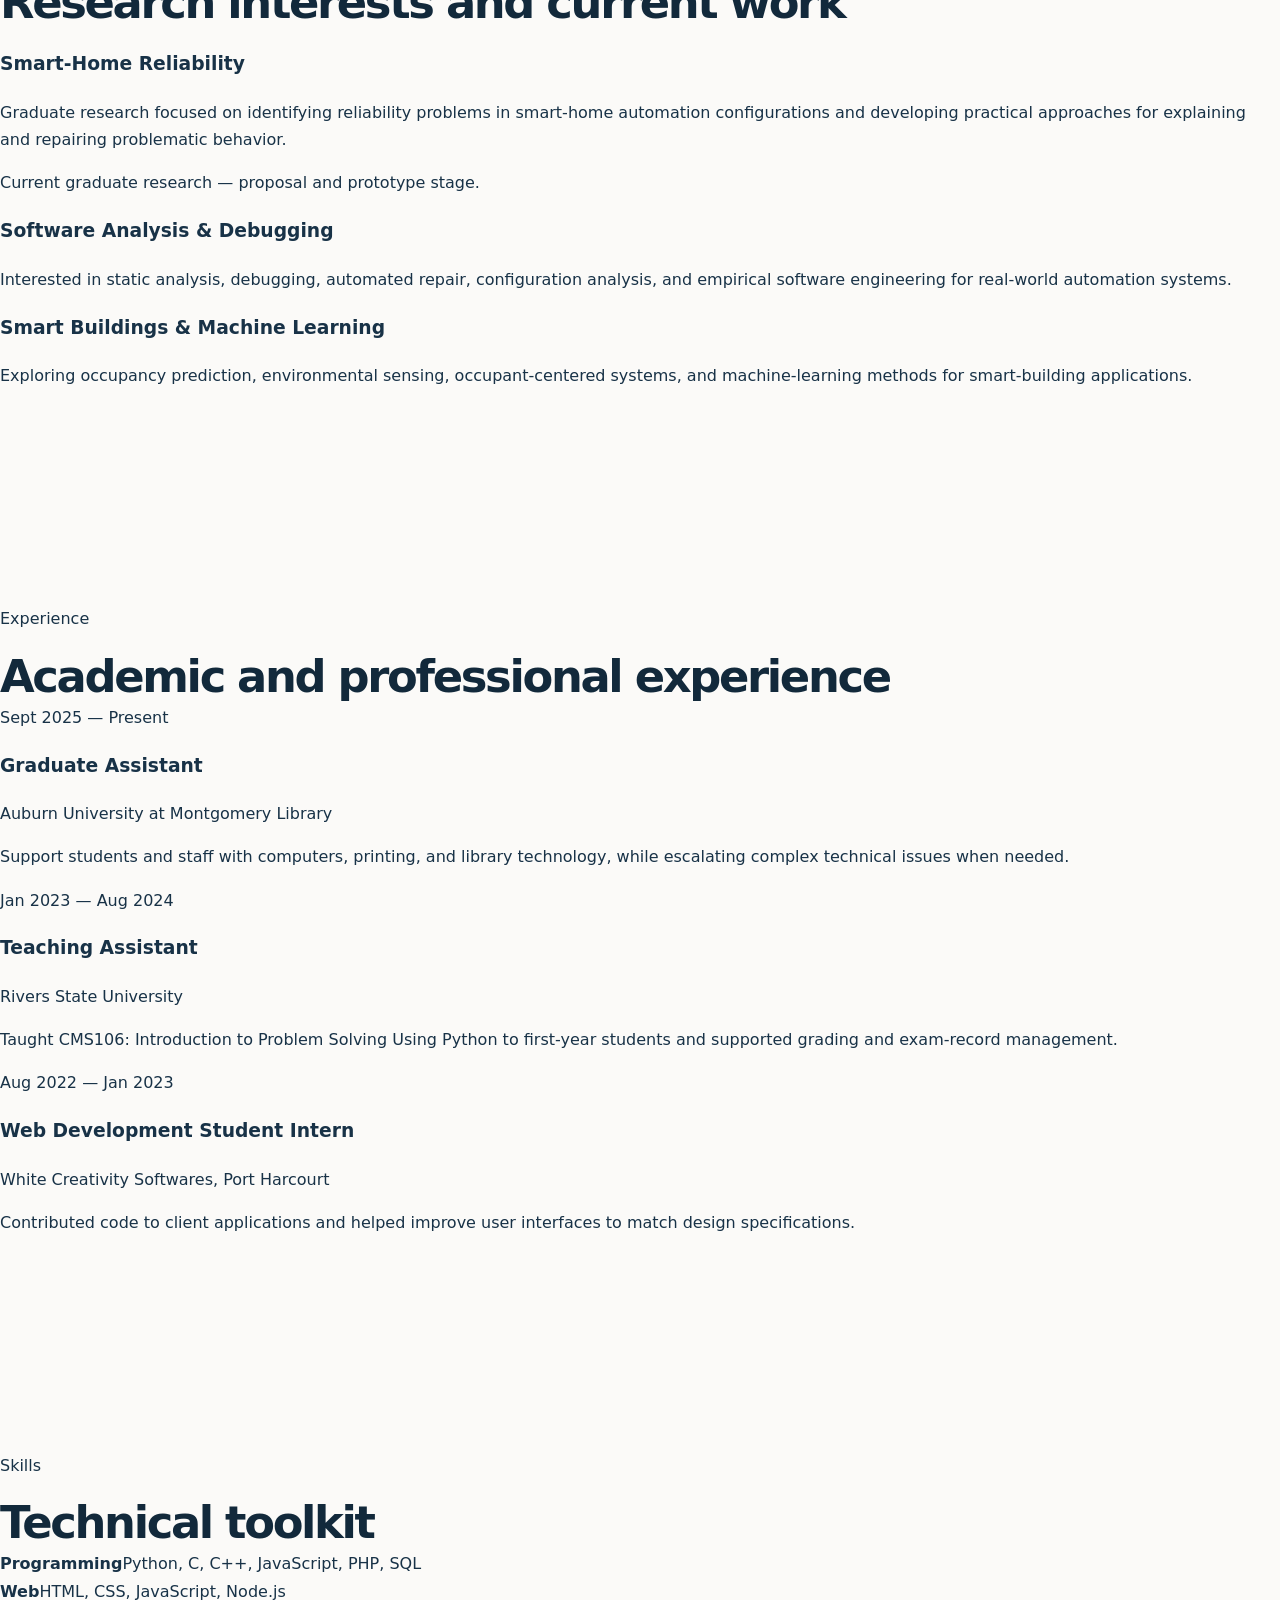
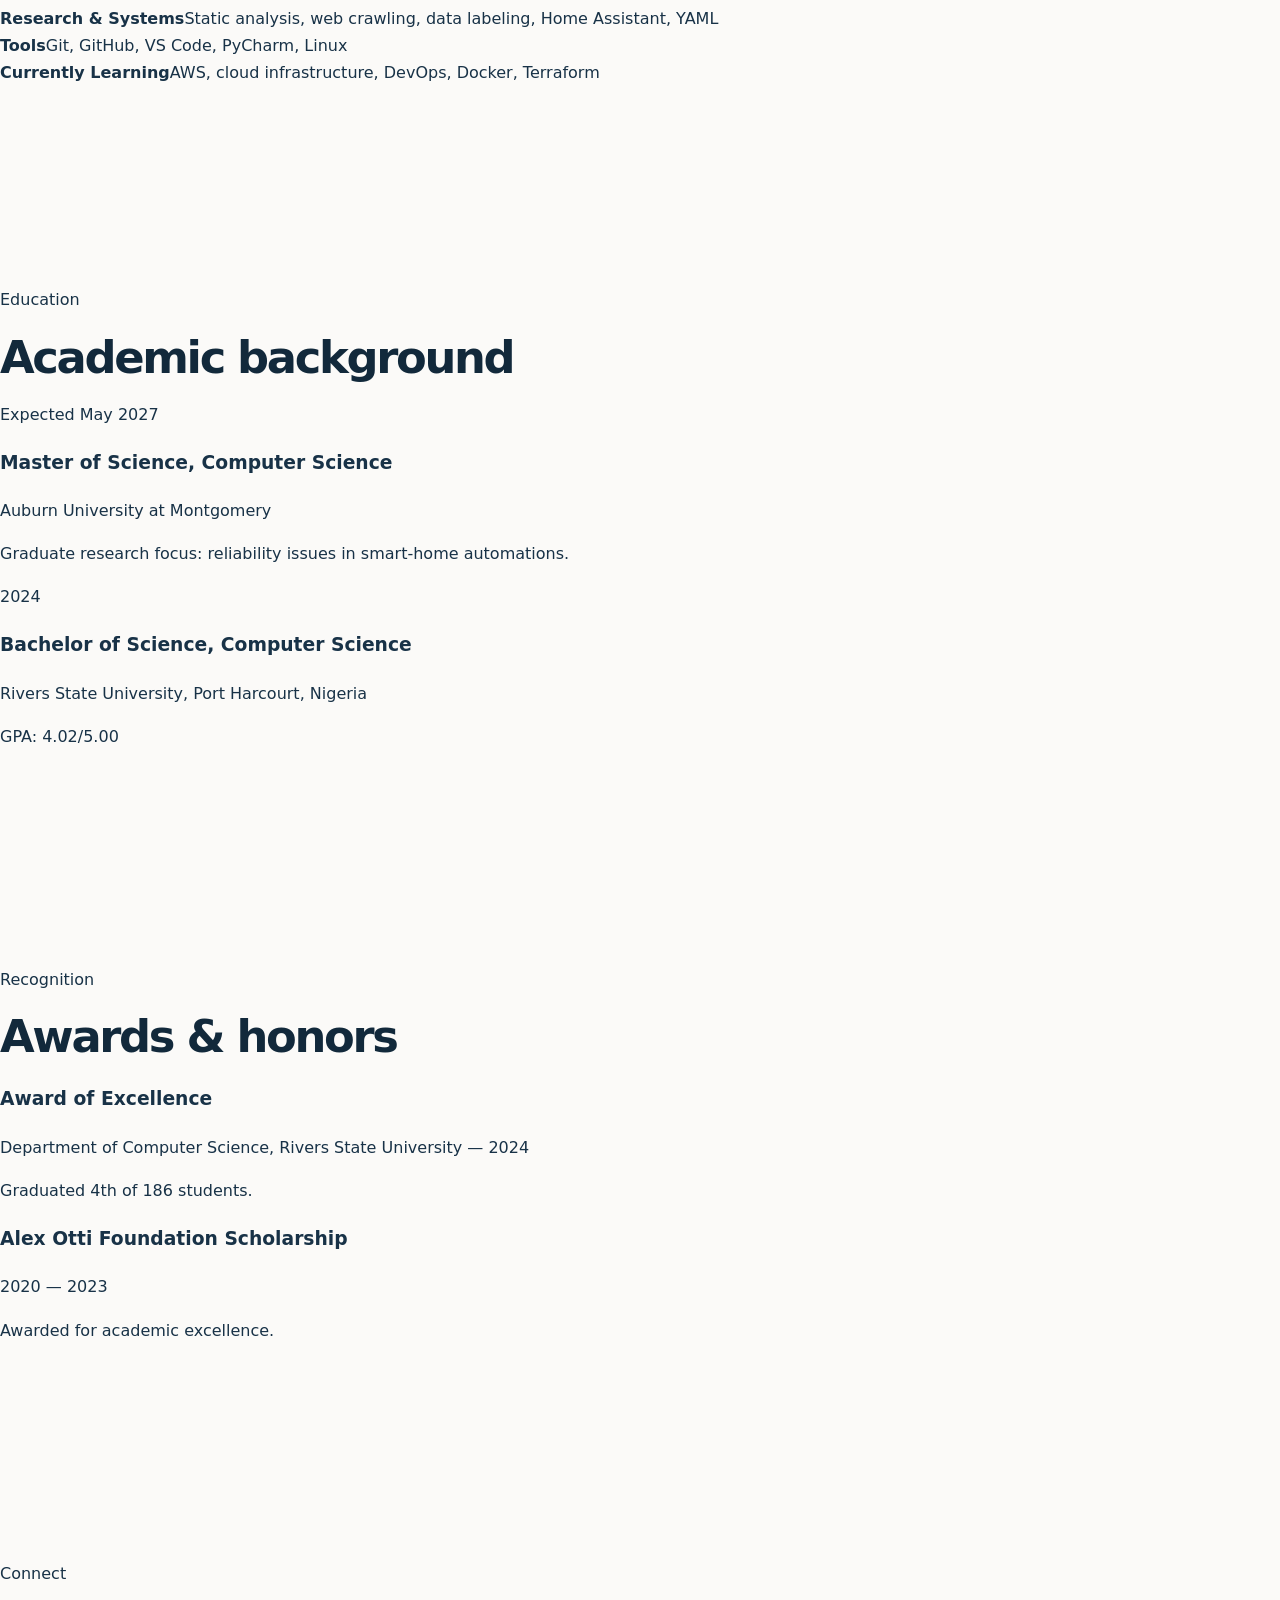
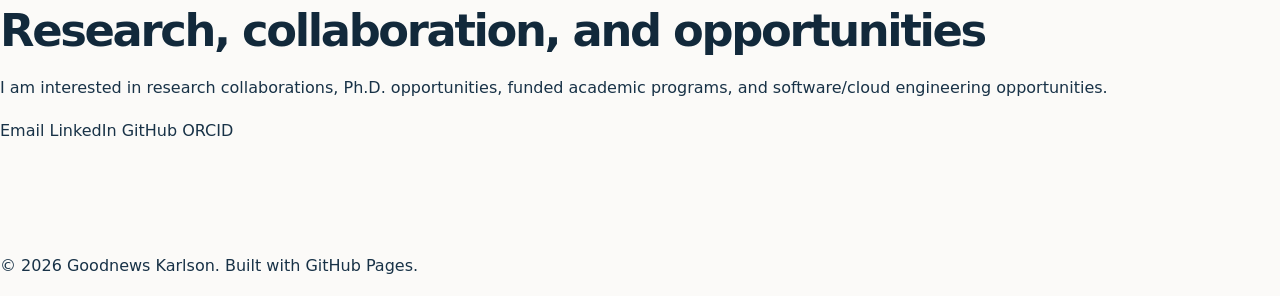
==== commit 8bbd290c: "Restore original academic website with real portrait" ====
--- a/index.html
+++ b/index.html
@@ -1,196 +1,215 @@
-<!doctype html>
+<!DOCTYPE html>
 <html lang="en">
 <head>
-  <meta charset="utf-8">
-  <meta name="viewport" content="width=device-width, initial-scale=1">
-  <meta name="theme-color" content="#fbfaf8">
-  <meta name="description" content="Goodnews Karlson — M.S. Computer Science student at Auburn University at Montgomery. Research in reliable software, smart-home automation, IoT and cloud computing.">
-  <title>Goodnews Karlson — Computer Science & Research</title>
-  <link rel="preconnect" href="https://fonts.googleapis.com">
-  <link rel="preconnect" href="https://fonts.gstatic.com" crossorigin>
-  <link href="https://fonts.googleapis.com/css2?family=DM+Sans:wght@400;500;600;700&family=Manrope:wght@400;500;600;700;800&display=swap" rel="stylesheet">
-  <link rel="stylesheet" href="styles.css">
+  <meta charset="UTF-8" />
+  <meta name="viewport" content="width=device-width, initial-scale=1.0" />
+  <meta name="description" content="Goodnews Karlson — M.S. Computer Science student, graduate researcher, software engineering and smart-home systems researcher, and cloud engineering learner." />
+  <title>Goodnews Karlson | Computer Science & Research</title>
+  <link rel="stylesheet" href="styles.css" />
 </head>
 <body>
-  <a href="#main" class="skip-link">Skip to content</a>
-  <header class="site-header" id="top">
-    <div class="shell header-layout">
-      <a href="#top" class="brand" aria-label="Goodnews Karlson — Home">
-        <span class="brand-icon">GK<span>.</span></span>
-        <span class="brand-name">GOODNEWS KARLSON</span>
-      </a>
-      <button class="menu-button" id="menu-button" type="button" aria-expanded="false" aria-controls="navigation" aria-label="Show navigation">
-        <span></span><span></span><span></span>
-      </button>
-      <nav class="navigation" id="navigation" aria-label="Main navigation">
+  <header class="site-header">
+    <div class="container nav-wrap">
+      <a class="brand" href="#top">Goodnews Karlson</a>
+      <nav aria-label="Primary navigation">
         <a href="#about">About</a>
         <a href="#research">Research</a>
         <a href="#experience">Experience</a>
+        <a href="#skills">Skills</a>
         <a href="#education">Education</a>
-        <a class="nav-contact" href="#contact">Contact <span aria-hidden="true">↗</span></a>
+        <a href="#connect">Connect</a>
       </nav>
     </div>
   </header>
 
-  <main id="main">
-    <section class="hero" aria-labelledby="hero-title">
-      <div class="shell hero-layout">
-        <div class="hero-content">
-          <div class="hero-topline"><span class="topline-dash"></span> RESEARCHER &amp; SOFTWARE ENTHUSIAST</div>
-          <h1 id="hero-title">Hi, I'm <br><span>Goodnews</span> Karlson<span class="title-dot">.</span></h1>
-          <h2 class="hero-role">M.S. Computer Science Student <span class="role-divider">/</span> Auburn University at Montgomery</h2>
-          <p class="hero-description">I explore how software, smart systems, and emerging technology can solve real-world problems. My interests span software engineering, smart-home automation, IoT, and cloud computing.</p>
-          <div class="hero-actions">
-            <a class="button button-primary" href="#research">Explore my research <span aria-hidden="true">↗</span></a>
-            <a class="button button-light" href="mailto:karlsongoodnews1@gmail.com?subject=Academic%20CV%20request">Request my CV <span aria-hidden="true">↓</span></a>
+  <main id="top">
+    <section class="hero">
+      <div class="container hero-grid">
+        <div>
+          <p class="eyebrow">M.S. Computer Science • Graduate Researcher</p>
+          <h1>Building reliable software for smart systems and the cloud.</h1>
+          <p class="lead">
+            I am a Computer Science master's student at Auburn University at Montgomery with interests in
+            software engineering, smart-home automation, IoT, program analysis, machine learning, and cloud computing.
+          </p>
+          <div class="actions">
+            <a class="button primary" href="#research">View Research</a>
+            <a class="button secondary" href="https://github.com/Karlson124" target="_blank" rel="noreferrer">GitHub</a>
+            <a class="button secondary" href="https://www.linkedin.com/in/goodnews-karlson-22596125a" target="_blank" rel="noreferrer">LinkedIn</a>
           </div>
-          <div class="hero-links">
-            <a href="https://www.linkedin.com/in/goodnews-karlson-22596125a" target="_blank" rel="noopener noreferrer">LinkedIn ↗</a>
-            <a href="https://github.com/Karlson124" target="_blank" rel="noopener noreferrer">GitHub ↗</a>
-            <a href="https://orcid.org/0009-0004-7456-4615" target="_blank" rel="noopener noreferrer">ORCID ↗</a>
+        </div>
+        <aside class="hero-card" aria-label="Photo and current focus">
+          <img class="hero-photo" src="assets/goodnews-karlson.webp" alt="Goodnews Karlson seated in a computer lab" width="315" height="400" fetchpriority="high">
+          <div class="hero-card-body">
+            <h2>Current Focus</h2>
+            <p>Graduate research in smart-home reliability and software analysis, while building practical AWS and cloud engineering skills.</p>
+            <div class="chips">
+              <span>Software Engineering</span>
+              <span>Smart Home</span>
+              <span>IoT</span>
+              <span>Cloud</span>
+            </div>
           </div>
-        </div>
-        <div class="hero-portrait">
-          <div class="photo-shape photo-shape-one" aria-hidden="true"></div>
-          <div class="photo-shape photo-shape-two" aria-hidden="true"></div>
-          <div class="photo-frame">
-            <img src="assets/goodnews-karlson.webp" alt="Goodnews Karlson seated in a computer lab, wearing a teal checked shirt" width="315" height="400" fetchpriority="high">
-          </div>
-          <div class="photo-label"><span class="photo-label-dot"></span><span><strong>Goodnews Karlson</strong><small>Graduate student &amp; researcher</small></span></div>
-        </div>
-      </div>
-      <div class="shell hero-foot"><span>SOFTWARE ENGINEERING</span><span class="separator"></span><span>SMART-HOME SYSTEMS</span><span class="separator"></span><span>CLOUD COMPUTING</span></div>
-    </section>
-
-    <section class="about-section section" id="about">
-      <div class="shell about-layout">
-        <div class="about-heading">
-          <p class="section-eyebrow"><span>01</span> ABOUT ME</p>
-          <h2>A curious mind.<br>A practical approach.</h2>
-          <div class="side-accent" aria-hidden="true"></div>
-        </div>
-        <div class="about-copy">
-          <p>I'm a Computer Science master's student at <strong>Auburn University at Montgomery</strong>, where I also work as a graduate assistant. I earned my bachelor's degree from Rivers State University in Nigeria.</p>
-          <p>I am interested in understanding why software systems fail, how developers can build more dependable systems, and how intelligent connected technologies can improve everyday life.</p>
-          <p>Alongside research, I'm building hands-on skills in AWS, Linux, and cloud infrastructure.</p>
-        </div>
-      </div>
-    </section>
-
-    <section class="research-section section" id="research">
-      <div class="shell">
-        <div class="section-header">
-          <div><p class="section-eyebrow"><span>02</span> RESEARCH</p><h2>What I'm exploring<span class="heading-period">.</span></h2></div>
-          <p>My current graduate study is at the research proposal and prototype stage.</p>
-        </div>
-
-        <article class="featured-project">
-          <div class="featured-copy">
-            <p class="featured-type"><span class="featured-light"></span> FEATURED GRADUATE RESEARCH</p>
-            <h3>Improving the reliability of smart-home automations.</h3>
-            <p>My current work explores how software analysis can identify and explain reliability problems in Home Assistant automation configurations, with the aim of supporting practical debugging and repair.</p>
-            <span class="research-stage">Research in progress · Master's project</span>
-          </div>
-          <div class="featured-visual" aria-hidden="true">
-            <div class="visual-ring ring-one"></div>
-            <div class="visual-ring ring-two"></div>
-            <div class="visual-core"><span>HA</span><small>RELIABILITY</small></div>
-            <div class="visual-node node-one"></div>
-            <div class="visual-node node-two"></div>
-          </div>
-        </article>
-
-        <div class="interest-grid">
-          <article class="interest">
-            <div class="interest-icon" aria-hidden="true">◈</div>
-            <h3>Software Engineering</h3>
-            <p>Software reliability, program analysis, debugging, and developer-focused tools.</p>
-          </article>
-          <article class="interest">
-            <div class="interest-icon" aria-hidden="true">⌘</div>
-            <h3>Smart Homes &amp; IoT</h3>
-            <p>Connected systems, home automation, and dependable configurations.</p>
-          </article>
-          <article class="interest">
-            <div class="interest-icon" aria-hidden="true">▣</div>
-            <h3>Cloud &amp; ML</h3>
-            <p>Cloud engineering, smart buildings, occupancy prediction, and data-driven systems.</p>
-          </article>
-        </div>
-      </div>
-    </section>
-
-    <section class="experience-section section" id="experience">
-      <div class="shell">
-        <div class="section-header">
-          <div><p class="section-eyebrow"><span>03</span> MY EXPERIENCE</p><h2>Experience &amp; growth<span class="heading-period">.</span></h2></div>
-        </div>
-        <div class="experience-grid">
-          <article class="role-card">
-            <p class="role-date">2025 — PRESENT</p>
-            <h3>Graduate Assistant</h3>
-            <p class="role-company">Auburn University at Montgomery Library</p>
-            <p>Support students and staff with technology, computing, and library technical services.</p>
-          </article>
-          <article class="role-card">
-            <p class="role-date">2023 — 2024</p>
-            <h3>Teaching Assistant</h3>
-            <p class="role-company">Rivers State University</p>
-            <p>Supported first-year Python problem-solving instruction, grading, and assessment.</p>
-          </article>
-          <article class="role-card">
-            <p class="role-date">2022 — 2023</p>
-            <h3>Web Development Intern</h3>
-            <p class="role-company">White Creativity Softwares</p>
-            <p>Worked on web applications and interface improvements for client projects.</p>
-          </article>
-        </div>
-      </div>
-    </section>
-
-    <section class="education-section section" id="education">
-      <div class="shell">
-        <p class="section-eyebrow"><span>04</span> BACKGROUND</p>
-        <h2>Education &amp; recognition<span class="heading-period">.</span></h2>
-        <div class="education-layout">
-          <div class="education-group">
-            <div class="education-item"><span>EXPECTED MAY 2027</span><div><h3>M.S. Computer Science</h3><p>Auburn University at Montgomery</p></div></div>
-            <div class="education-item"><span>2024</span><div><h3>B.Sc. Computer Science</h3><p>Rivers State University · CGPA 4.02/5.00</p></div></div>
-          </div>
-          <aside class="honor-card">
-            <div class="honor-symbol" aria-hidden="true">✦</div>
-            <h3>Academic recognition</h3>
-            <p>Award of Excellence — <strong>4th of 186</strong> Computer Science graduates, RSU (2024).</p>
-            <div class="honor-rule"></div>
-            <p>Alex Otti Foundation Scholarship (2020–2023).</p>
-          </aside>
-        </div>
-        <div class="skills-row"><strong>Technical skills</strong><p>Python · C/C++ · JavaScript · PHP · SQL · HTML/CSS · Git/GitHub · YAML · Home Assistant</p></div>
-      </div>
-    </section>
-
-    <section class="contact-section" id="contact">
-      <div class="shell contact-layout">
-        <div><p class="section-eyebrow"><span>05</span> GET IN TOUCH</p><h2>Let's connect and<br>create something meaningful<span class="heading-period">.</span></h2><p>Open to research conversations, Ph.D. opportunities, and software or cloud engineering connections.</p></div>
-        <div class="contact-action"><a class="button button-primary" href="mailto:karlsongoodnews1@gmail.com">Send me an email <span aria-hidden="true">↗</span></a><a class="email-text" href="mailto:karlsongoodnews1@gmail.com">karlsongoodnews1@gmail.com</a></div>
+        </aside>
+      </div>
+    </section>
+
+    <section id="about" class="section">
+      <div class="container narrow">
+        <p class="section-kicker">About</p>
+        <h2>I work at the intersection of research and practical software engineering.</h2>
+        <p>
+          My current interests center on dependable smart-home automation, software analysis and debugging,
+          intelligent IoT systems, and scalable cloud infrastructure. I am preparing for Ph.D. opportunities while
+          continuing to develop the hands-on engineering skills needed for cloud and software engineering roles.
+        </p>
+      </div>
+    </section>
+
+    <section id="research" class="section alt">
+      <div class="container">
+        <p class="section-kicker">Research</p>
+        <h2>Research interests and current work</h2>
+        <div class="cards">
+          <article class="card">
+            <h3>Smart-Home Reliability</h3>
+            <p>
+              Graduate research focused on identifying reliability problems in smart-home automation configurations
+              and developing practical approaches for explaining and repairing problematic behavior.
+            </p>
+            <p class="note">Current graduate research — proposal and prototype stage.</p>
+          </article>
+          <article class="card">
+            <h3>Software Analysis & Debugging</h3>
+            <p>
+              Interested in static analysis, debugging, automated repair, configuration analysis, and empirical
+              software engineering for real-world automation systems.
+            </p>
+          </article>
+          <article class="card">
+            <h3>Smart Buildings & Machine Learning</h3>
+            <p>
+              Exploring occupancy prediction, environmental sensing, occupant-centered systems, and machine-learning
+              methods for smart-building applications.
+            </p>
+          </article>
+        </div>
+      </div>
+    </section>
+
+    <section id="experience" class="section">
+      <div class="container">
+        <p class="section-kicker">Experience</p>
+        <h2>Academic and professional experience</h2>
+        <div class="timeline">
+          <article class="timeline-item">
+            <div class="date">Sept 2025 — Present</div>
+            <div>
+              <h3>Graduate Assistant</h3>
+              <p class="org">Auburn University at Montgomery Library</p>
+              <p>Support students and staff with computers, printing, and library technology, while escalating complex technical issues when needed.</p>
+            </div>
+          </article>
+          <article class="timeline-item">
+            <div class="date">Jan 2023 — Aug 2024</div>
+            <div>
+              <h3>Teaching Assistant</h3>
+              <p class="org">Rivers State University</p>
+              <p>Taught CMS106: Introduction to Problem Solving Using Python to first-year students and supported grading and exam-record management.</p>
+            </div>
+          </article>
+          <article class="timeline-item">
+            <div class="date">Aug 2022 — Jan 2023</div>
+            <div>
+              <h3>Web Development Student Intern</h3>
+              <p class="org">White Creativity Softwares, Port Harcourt</p>
+              <p>Contributed code to client applications and helped improve user interfaces to match design specifications.</p>
+            </div>
+          </article>
+        </div>
+      </div>
+    </section>
+
+    <section id="skills" class="section alt">
+      <div class="container">
+        <p class="section-kicker">Skills</p>
+        <h2>Technical toolkit</h2>
+        <div class="skill-grid">
+          <div><strong>Programming</strong><span>Python, C, C++, JavaScript, PHP, SQL</span></div>
+          <div><strong>Web</strong><span>HTML, CSS, JavaScript, Node.js</span></div>
+          <div><strong>Research & Systems</strong><span>Static analysis, web crawling, data labeling, Home Assistant, YAML</span></div>
+          <div><strong>Tools</strong><span>Git, GitHub, VS Code, PyCharm, Linux</span></div>
+          <div><strong>Currently Learning</strong><span>AWS, cloud infrastructure, DevOps, Docker, Terraform</span></div>
+        </div>
+      </div>
+    </section>
+
+    <section id="education" class="section">
+      <div class="container">
+        <p class="section-kicker">Education</p>
+        <h2>Academic background</h2>
+        <div class="education-grid">
+          <article class="card">
+            <p class="meta">Expected May 2027</p>
+            <h3>Master of Science, Computer Science</h3>
+            <p class="org">Auburn University at Montgomery</p>
+            <p>Graduate research focus: reliability issues in smart-home automations.</p>
+          </article>
+          <article class="card">
+            <p class="meta">2024</p>
+            <h3>Bachelor of Science, Computer Science</h3>
+            <p class="org">Rivers State University, Port Harcourt, Nigeria</p>
+            <p>GPA: 4.02/5.00</p>
+          </article>
+        </div>
+      </div>
+    </section>
+
+    <section class="section alt">
+      <div class="container">
+        <p class="section-kicker">Recognition</p>
+        <h2>Awards & honors</h2>
+        <div class="cards two">
+          <article class="card">
+            <h3>Award of Excellence</h3>
+            <p>Department of Computer Science, Rivers State University — 2024</p>
+            <p class="note">Graduated 4th of 186 students.</p>
+          </article>
+          <article class="card">
+            <h3>Alex Otti Foundation Scholarship</h3>
+            <p>2020 — 2023</p>
+            <p class="note">Awarded for academic excellence.</p>
+          </article>
+        </div>
+      </div>
+    </section>
+
+    <section id="connect" class="section connect">
+      <div class="container narrow">
+        <p class="section-kicker">Connect</p>
+        <h2>Research, collaboration, and opportunities</h2>
+        <p>
+          I am interested in research collaborations, Ph.D. opportunities, funded academic programs,
+          and software/cloud engineering opportunities.
+        </p>
+        <div class="link-list">
+          <a href="mailto:karlsongoodnews1@gmail.com">Email</a>
+          <a href="https://www.linkedin.com/in/goodnews-karlson-22596125a" target="_blank" rel="noreferrer">LinkedIn</a>
+          <a href="https://github.com/Karlson124" target="_blank" rel="noreferrer">GitHub</a>
+          <a href="https://orcid.org/0009-0004-7456-4615" target="_blank" rel="noreferrer">ORCID</a>
+        </div>
       </div>
     </section>
   </main>
-  <footer class="site-footer"><div class="shell footer-layout"><span>© <span id="year">2026</span> Goodnews Karlson</span><div><a href="https://www.linkedin.com/in/goodnews-karlson-22596125a" target="_blank" rel="noopener noreferrer">LinkedIn</a><a href="https://github.com/Karlson124" target="_blank" rel="noopener noreferrer">GitHub</a><a href="https://orcid.org/0009-0004-7456-4615" target="_blank" rel="noopener noreferrer">ORCID</a></div></div></footer>
+
+  <footer>
+    <div class="container">
+      <p>© <span id="year"></span> Goodnews Karlson. Built with GitHub Pages.</p>
+    </div>
+  </footer>
 
   <script>
     document.getElementById('year').textContent = new Date().getFullYear();
-    const toggle = document.querySelector('#menu-button');
-    const nav = document.querySelector('#navigation');
-    toggle.addEventListener('click', () => {
-      const isOpen = toggle.getAttribute('aria-expanded') === 'true';
-      toggle.setAttribute('aria-expanded', String(!isOpen));
-      nav.classList.toggle('open', !isOpen);
-    });
-    nav.querySelectorAll('a').forEach(a => a.addEventListener('click', () => {
-      nav.classList.remove('open');
-      toggle.setAttribute('aria-expanded', 'false');
-    }));
   </script>
 </body>
-</html>+</html>
--- a/styles.css
+++ b/styles.css
@@ -1,89 +1,211 @@
 :root {
-  --navy: #14263f;
-  --teal: #267e82;
-  --text: #26384a;
-  --muted: #637181;
-  --background: #ffffff;
-  --soft: #f5f8f9;
-  --line: #e4e9ec;
+  --ink: #183247;
+  --midnight: #12293b;
+  --deep: #10283a;
+  --accent: #148e89;
+  --mint: #b8e5dc;
+  --warm: #ffcc87;
+  --muted: #586e7e;
+  --paper: #fbfaf8;
+  --white: #ffffff;
+  --soft: #f2f7f6;
+  --line: #e1e9e8;
+  --heading: "Manrope", system-ui, sans-serif;
+  --body: "DM Sans", system-ui, sans-serif;
 }
 * { box-sizing: border-box; }
 html { scroll-behavior: smooth; }
-body {
-  margin: 0;
-  background: var(--background);
-  color: var(--text);
-  font-family: "Segoe UI", Arial, sans-serif;
-  font-size: 16px;
-  line-height: 1.7;
-}
-a { color: inherit; text-decoration: none; }
-a:focus-visible { outline: 3px solid var(--teal); outline-offset: 4px; }
-.wrap { width: min(1050px, calc(100% - 44px)); margin: 0 auto; }
-.site-header { background: #fff; border-bottom: 1px solid var(--line); }
-.header-content { min-height: 80px; display: flex; justify-content: space-between; align-items: center; gap: 20px; }
-.brand { font-size: 18px; font-weight: 750; color: var(--navy); letter-spacing: -.4px; }
-.brand span { color: var(--teal); }
-nav { display: flex; gap: 30px; flex-wrap: wrap; }
-nav a { color: #465769; font-size: 14px; font-weight: 600; }
-nav a:hover { color: var(--teal); }
-.hero { background: #f4f8fa; }
-.hero-content { display: grid; grid-template-columns: 1.35fr .82fr; gap: clamp(35px, 6vw, 86px); align-items: center; padding-top: 80px; padding-bottom: 80px; }
-.eyebrow { color: var(--teal); font-size: 12px; letter-spacing: 1.2px; font-weight: 750; margin: 0 0 24px; }
-h1, h2, h3, p { overflow-wrap: break-word; }
-h1 { font-size: clamp(40px, 5.2vw, 66px); line-height: 1.13; letter-spacing: -2.4px; font-weight: 750; color: var(--navy); margin: 0 0 22px; }
-h1 span { color: var(--teal); }
-.lead { font-size: 19px; line-height: 1.55; font-weight: 600; max-width: 560px; margin: 0 0 12px; color: #34485d; }
-.hero-summary { color: var(--muted); margin: 0; max-width: 510px; }
-.actions { display: flex; gap: 12px; flex-wrap: wrap; margin-top: 28px; }
-.button, .button-outline { padding: 12px 20px; min-height: 47px; display: inline-flex; align-items: center; justify-content: center; gap: 16px; border-radius: 7px; font-size: 14px; font-weight: 700; }
-.button { background: var(--navy); color: #fff; }
-.button:hover { background: #264560; }
-.button-outline { border: 1px solid #bdcbd0; color: var(--navy); }
-.button-outline:hover { border-color: var(--navy); }
-.photo-panel { max-width: 335px; width: 100%; justify-self: end; background: #dbe7e9; padding: 10px; border-radius: 14px; box-shadow: 0 12px 34px rgba(16, 38, 64, .10); }
-.photo-panel img { display: block; width: 100%; height: 370px; object-fit: cover; object-position: center center; border-radius: 8px; background: #e1ebec; }
-.section { padding: 82px 0; scroll-margin-top: 18px; }
-.slim { max-width: 800px; }
-.section-label { color: var(--teal); font-size: 12px; font-weight: 750; letter-spacing: 1.5px; margin: 0 0 12px; }
-h2 { font-size: clamp(27px, 3.3vw, 38px); font-weight: 750; line-height: 1.25; letter-spacing: -1.15px; margin: 0 0 19px; color: var(--navy); }
-.section p { color: var(--muted); }
-.slim > p { font-size: 16px; }
-.tinted { background: var(--soft); }
-.section-intro { margin: -6px 0 28px; }
-.cards { display: grid; grid-template-columns: repeat(3, 1fr); gap: 18px; }
-.card { background: #fff; border: 1px solid var(--line); border-radius: 10px; padding: 26px; }
-.card-tag { color: var(--teal); font-size: 10px; letter-spacing: 1px; font-weight: 750; }
-.card h3 { font-size: 18px; margin: 20px 0 10px; color: var(--navy); line-height: 1.35; }
-.card p { font-size: 14px; margin: 0; line-height: 1.75; }
-.experience-list { margin-top: 30px; border-top: 1px solid var(--line); }
-.entry { display: grid; grid-template-columns: 190px 1fr; gap: 30px; border-bottom: 1px solid var(--line); padding: 21px 0; }
-.entry-date { color: var(--teal); font-size: 12px; font-weight: 750; letter-spacing: .2px; }
-.entry h3, .education h3 { color: var(--navy); font-size: 18px; margin: 0; }
-.entry p { font-size: 14px; margin: 3px 0; }
-.entry .entry-place { color: #426174; font-weight: 650; }
-.education { margin-top: 36px; display: grid; grid-template-columns: 1fr 1fr; gap: 25px; }
-.education > div { background: var(--soft); border-radius: 10px; padding: 24px; }
-.education h3 { margin: 10px 0 4px; }
-.education p { margin: 0; font-size: 14px; }
-.honors { font-size: 13px; margin: 24px 0 0; }
-.contact { background: #edf4f4; }
-.contact .email { display: inline-block; font-size: 21px; font-weight: 700; color: var(--navy); margin: 12px 0 22px; word-break: break-word; }
-.social { display: flex; gap: 25px; flex-wrap: wrap; }
-.social a { font-size: 14px; font-weight: 700; color: var(--teal); }
-.social a:hover { text-decoration: underline; }
-.footer { padding: 25px 0; font-size: 13px; color: var(--muted); background: #fff; }
+body { margin: 0; color: var(--ink); background: var(--paper); font: 400 16px/1.7 var(--body); }
+a { text-decoration: none; color: inherit; }
+img { max-width: 100%; }
+a:focus-visible, button:focus-visible { outline: 3px solid var(--accent); outline-offset: 4px; }
+.shell { width: min(1140px, calc(100% - 54px)); margin-inline: auto; }
+.skip-link { position: absolute; left: 12px; top: -60px; background: #fff; z-index: 100; padding: 10px 18px; }
+.skip-link:focus { top: 10px; }
+.site-header { position: relative; z-index: 20; background: var(--paper); border-bottom: 1px solid #e7edeb; }
+.header-layout { height: 86px; display: flex; justify-content: space-between; align-items: center; gap: 25px; }
+.brand { display: flex; align-items: center; gap: 12px; }
+.brand-icon { background: var(--midnight); color: #fff; border-radius: 12px; width: 42px; height: 42px; display: grid; place-items: center; font: 800 14px var(--heading); }
+.brand-icon span { color: #5ad2c1; }
+.brand-name { font: 800 13px var(--heading); letter-spacing: .075em; }
+.navigation { display: flex; align-items: center; gap: 31px; }
+.navigation a { font: 700 13px var(--body); color: #516674; transition: color .2s ease; }
+.navigation a:hover { color: var(--accent); }
+.navigation .nav-contact { color: var(--midnight); padding: 10px 15px; background: #e8f3f0; border-radius: 9px; }
+.nav-contact span { margin-left: 8px; }
+.menu-button { display: none; }
+
+.hero { position: relative; background: linear-gradient(115deg, #f7faf9 0%, #f7faf9 56%, #e7f3f0 100%); overflow: hidden; }
+.hero:before { content: ""; position: absolute; pointer-events: none; right: -190px; top: -220px; width: 700px; height: 700px; background: radial-gradient(circle, rgba(31,164,152,.19), transparent 65%); }
+.hero-layout { min-height: 620px; padding: 64px 0 72px; display: grid; align-items: center; grid-template-columns: 1.24fr .78fr; gap: clamp(35px, 5vw, 80px); position: relative; }
+.hero-content { position: relative; z-index: 2; }
+.hero-topline { color: var(--accent); font: 800 11px var(--heading); letter-spacing: .15em; display: flex; align-items: center; gap: 11px; margin: 0 0 24px; }
+.topline-dash { background: var(--accent); width: 23px; height: 2px; flex: none; }
+.hero h1 { font: 800 clamp(43px, 5vw, 69px)/1.105 var(--heading); letter-spacing: -.06em; color: var(--midnight); margin: 0 0 23px; }
+.hero h1 > span:first-child { color: var(--accent); }
+.title-dot, .heading-period { color: var(--accent); }
+.hero-role { font: 700 16px/1.65 var(--heading); letter-spacing: -.017em; color: #26485a; margin: 0 0 13px; }
+.role-divider { margin-inline: 7px; color: #95b2b0; }
+.hero-description { color: var(--muted); font-size: 15px; max-width: 555px; line-height: 1.85; margin: 0; }
+.hero-actions { margin-top: 27px; display: flex; flex-wrap: wrap; gap: 11px; }
+.button { display: inline-flex; align-items: center; justify-content: center; gap: 19px; min-height: 48px; padding: 12px 19px; border-radius: 9px; font: 750 13px var(--heading); white-space: nowrap; transition: transform .2s, background .2s; }
+.button:hover { transform: translateY(-2px); }
+.button-primary { background: var(--midnight); color: #fff; }
+.button-primary:hover { background: #24506b; }
+.button-light { background: #fff; color: var(--midnight); border: 1px solid #dbe7e5; }
+.button-light:hover { background: #f7fcfa; }
+.hero-links { display: flex; gap: 25px; margin-top: 31px; }
+.hero-links a { font: 700 12px var(--heading); color: #527180; }
+.hero-links a:hover { color: var(--accent); }
+.hero-portrait { width: 100%; max-width: 390px; justify-self: end; position: relative; padding: 18px 18px 21px 0; }
+.photo-frame { position: relative; border: 9px solid #fff; background: #dae4e5; padding: 0; border-radius: 19px; z-index: 2; overflow: hidden; box-shadow: 0 17px 44px rgba(18,48,61,.16); }
+.photo-frame img { width: 100%; height: 418px; display: block; object-fit: cover; object-position: center center; }
+.photo-shape { position: absolute; z-index: 1; }
+.photo-shape-one { inset: -8px -1px 50px 48px; border-radius: 26px; background: var(--accent); transform: rotate(6deg); }
+.photo-shape-two { width: 130px; height: 130px; border-radius: 50%; bottom: 12px; left: -45px; border: 21px solid rgba(31,150,142,.16); }
+.photo-label { z-index: 3; position: absolute; right: -23px; bottom: 1px; background: #fff; display: flex; align-items: center; gap: 12px; box-shadow: 0 10px 25px rgba(18,48,61,.12); border: 1px solid #e0eae8; border-radius: 11px; padding: 11px 15px; }
+.photo-label-dot { width: 12px; height: 12px; border-radius: 50%; background: var(--accent); box-shadow: 0 0 0 5px #d7f0e9; }
+.photo-label strong, .photo-label small { display: block; white-space: nowrap; }
+.photo-label strong { font: 800 12px var(--heading); }
+.photo-label small { color: #758691; font-size: 10px; }
+.hero-foot { display: flex; justify-content: center; align-items: center; gap: 35px; padding: 16px 0; border-top: 1px solid rgba(48,117,114,.16); color: #617b80; font: 800 10px var(--heading); letter-spacing: .13em; }
+.hero-foot .separator { width: 5px; height: 5px; border-radius: 50%; background: var(--accent); }
+
+.section { padding: 92px 0; scroll-margin-top: 20px; }
+.section-eyebrow { font: 800 11px var(--heading); letter-spacing: .15em; color: var(--accent); margin: 0 0 15px; }
+.section-eyebrow span { display: inline-block; color: #92aaa9; margin-right: 13px; }
+.section h2, .contact-section h2 { color: var(--midnight); font: 800 clamp(29px, 3.5vw, 46px)/1.23 var(--heading); letter-spacing: -.052em; margin: 0; }
+.about-section { background: #fff; }
+.about-layout { display: grid; grid-template-columns: .85fr 1.15fr; gap: 85px; }
+.about-heading h2 { max-width: 400px; }
+.side-accent { margin-top: 30px; width: 54px; height: 4px; background: var(--accent); border-radius: 3px; }
+.about-copy { padding-top: 21px; color: var(--muted); font-size: 15px; }
+.about-copy p { margin: 0 0 19px; line-height: 1.92; }
+.about-copy strong { color: #214257; }
+
+.research-section { background: #f3f7f6; }
+.section-header { display: flex; justify-content: space-between; align-items: end; gap: 30px; margin-bottom: 31px; }
+.section-header > p { color: var(--muted); font-size: 13px; margin: 0 0 5px; max-width: 280px; line-height: 1.75; }
+.featured-project { background: var(--midnight); border-radius: 19px; overflow: hidden; display: grid; grid-template-columns: 1.25fr .65fr; align-items: center; margin-bottom: 20px; position: relative; }
+.featured-copy { color: #fff; padding: 41px; position: relative; z-index: 2; }
+.featured-type { color: #a3e5dc; font: 800 10px var(--heading); letter-spacing: .12em; display: flex; align-items: center; gap: 9px; margin: 0 0 18px; }
+.featured-light { height: 7px; width: 7px; border-radius: 50%; background: #62d2bb; box-shadow: 0 0 0 4px rgba(98,210,187,.15); }
+.featured-project h3 { font: 750 clamp(25px, 2.8vw, 34px)/1.28 var(--heading); letter-spacing: -.045em; margin: 0 0 17px; max-width: 490px; }
+.featured-project .featured-copy > p:not(.featured-type) { color: #c5d3dc; font-size: 13px; line-height: 1.85; margin: 0 0 19px; max-width: 535px; }
+.research-stage { display: inline-block; color: #9fd5d3; font-size: 11px; border-top: 1px solid rgba(255,255,255,.19); padding-top: 12px; }
+.featured-visual { position: relative; min-height: 260px; display: grid; place-items: center; margin-right: 15px; overflow: hidden; }
+.visual-ring { position: absolute; border: 1px solid rgba(111,218,199,.25); border-radius: 50%; }
+.ring-one { width: 230px; height: 130px; transform: rotate(-25deg); }
+.ring-two { width: 170px; height: 235px; transform: rotate(28deg); }
+.visual-core { display: grid; place-items: center; align-content: center; height: 100px; width: 100px; color: #e9fffc; border-radius: 25px; background: linear-gradient(145deg,#1eaeaa,#16727d); box-shadow: 0 0 0 23px rgba(66,185,174,.1), 0 12px 45px rgba(13,174,164,.26); transform: rotate(-8deg); }
+.visual-core span { font: 800 30px var(--heading); line-height: 1; }
+.visual-core small { font: 800 7px var(--heading); letter-spacing: .14em; }
+.visual-node { width: 11px; height: 11px; background: #7cdecf; position: absolute; border-radius: 50%; box-shadow: 0 0 17px #53cdb6; }
+.node-one { top: 27%; left: 18%; }.node-two { bottom: 23%; right: 19%; }
+.interest-grid { display: grid; grid-template-columns: repeat(3, 1fr); gap: 18px; }
+.interest { background: #fff; border: 1px solid #e1eae8; padding: 26px; border-radius: 13px; transition: transform .2s, box-shadow .2s; }
+.interest:hover { transform: translateY(-3px); box-shadow: 0 12px 26px rgba(17,48,55,.07); }
+.interest-icon { height: 43px; width: 43px; background: #dff1ee; color: #168982; border-radius: 12px; display: grid; place-items: center; font-size: 24px; }
+.interest h3 { color: var(--midnight); font: 800 18px var(--heading); margin: 20px 0 8px; letter-spacing: -.03em; }
+.interest p { color: var(--muted); font-size: 13px; line-height: 1.82; margin: 0; }
+
+.experience-section { background: #fff; }
+.experience-grid { display: grid; grid-template-columns: repeat(3, 1fr); gap: 18px; }
+.role-card { border: 1px solid #e4eae9; border-radius: 14px; padding: 27px 25px; border-top: 4px solid #78beb7; }
+.role-card:nth-child(2) { border-top-color: #bdcba6; }
+.role-card:nth-child(3) { border-top-color: #b9c0d2; }
+.role-date { color: var(--accent); font: 800 10px var(--heading); letter-spacing: .11em; margin: 0 0 21px; }
+.role-card h3 { color: var(--midnight); font: 800 18px var(--heading); margin: 0 0 8px; }
+.role-company { color: #377477; font: 700 12px/1.7 var(--body); margin: 0 0 14px; }
+.role-card > p:last-child { color: var(--muted); font-size: 13px; line-height: 1.8; margin: 0; }
+
+.education-section { background: var(--paper); }
+.education-section > .shell > h2 { margin-bottom: 33px; }
+.education-layout { display: grid; grid-template-columns: 1.1fr .75fr; gap: 25px; }
+.education-group { border: 1px solid var(--line); background: #fff; border-radius: 15px; padding: 29px; }
+.education-item { display: grid; grid-template-columns: 135px 1fr; gap: 16px; }
+.education-item + .education-item { border-top: 1px solid var(--line); margin-top: 26px; padding-top: 25px; }
+.education-item > span { font: 800 10px var(--heading); letter-spacing: .07em; color: var(--accent); padding-top: 5px; }
+.education-item h3 { font: 800 17px var(--heading); color: var(--midnight); margin: 0 0 4px; }
+.education-item p { color: var(--muted); font-size: 13px; margin: 0; }
+.honor-card { border-radius: 15px; padding: 29px; color: var(--midnight); background: #e5f3ef; border: 1px solid #cae5dd; }
+.honor-symbol { color: var(--accent); font-size: 27px; line-height: 1; }
+.honor-card h3 { font: 800 18px var(--heading); margin: 17px 0 10px; }
+.honor-card p { color: #4d6874; font-size: 13px; line-height: 1.75; margin: 0; }
+.honor-card strong { color: var(--midnight); }
+.honor-rule { height: 1px; background: #c7dfd7; margin: 18px 0; }
+.skills-row { border-top: 1px solid var(--line); padding-top: 23px; margin-top: 27px; display: grid; grid-template-columns: 155px 1fr; gap: 25px; align-items: baseline; }
+.skills-row strong { font: 800 13px var(--heading); color: var(--midnight); }
+.skills-row p { font-size: 13px; color: var(--muted); margin: 0; }
+
+.contact-section { background: var(--midnight); color: #fff; padding: 78px 0; }
+.contact-layout { display: flex; justify-content: space-between; align-items: center; gap: 50px; }
+.contact-section h2 { color: #fff; max-width: 680px; font-size: clamp(29px, 3.7vw, 42px); }
+.contact-section .section-eyebrow { color: #74d8c9; }
+.contact-section .section-eyebrow span { color: #72939d; }
+.contact-section p:not(.section-eyebrow) { font-size: 13px; max-width: 600px; line-height: 1.8; color: #b8cbd5; }
+.contact-action { min-width: 190px; display: flex; gap: 13px; flex-direction: column; align-items: flex-start; }
+.contact-action .button-primary { background: #72d1bf; color: var(--midnight); }
+.email-text { font-size: 11px; color: #b8cbd5; }
+.site-footer { background: #0a1c2a; color: #a8bac5; padding: 25px 0; }
+.footer-layout { display: flex; justify-content: space-between; align-items: center; gap: 22px; font-size: 12px; }
+.footer-layout > div { display: flex; gap: 25px; }
+.footer-layout a:hover { color: #fff; }
+
+@media (max-width: 940px) {
+ .hero-layout { gap: 30px; }
+ .hero-portrait { max-width: 335px; }
+ .photo-frame img { height: 380px; }
+ .about-layout { gap: 45px; }
+ .navigation { gap: 17px; }
+ .education-layout { grid-template-columns: 1fr 1fr; }
+ .education-item { grid-template-columns: 1fr; gap: 5px; }
+}
 @media (max-width: 720px) {
- .header-content { flex-direction: column; justify-content: center; padding: 18px 0; gap: 10px; }
- nav { justify-content: center; gap: 17px; }
- nav a { font-size: 13px; }
- .hero-content { grid-template-columns: 1fr; padding-top: 55px; padding-bottom: 56px; gap: 35px; }
- .photo-panel { justify-self: start; max-width: 310px; }
- .photo-panel img { height: 335px; }
- .section { padding: 60px 0; }
- .cards, .education { grid-template-columns: 1fr; }
- .entry { grid-template-columns: 1fr; gap: 4px; }
- .card h3 { margin-top: 12px; }
- h1 { letter-spacing: -1.7px; }
-}
-@media (prefers-reduced-motion: reduce) { html { scroll-behavior: auto; } }
+ .shell { width: min(100% - 32px, 1140px); }
+ .header-layout { height: 73px; }
+ .brand-name { font-size: 12px; }
+ .menu-button { width: 39px; height: 37px; display: flex; flex-direction: column; gap: 5px; align-items: center; justify-content: center; background: #e8f3f0; border: 0; border-radius: 8px; }
+ .menu-button span { width: 19px; height: 2px; background: var(--midnight); }
+ .navigation { display: none; position: absolute; top: 73px; left: 0; right: 0; flex-direction: column; align-items: stretch; background: #fff; padding: 20px 25px; border-bottom: 1px solid var(--line); box-shadow: 0 20px 35px rgba(0,0,0,.08); }
+ .navigation.open { display: flex; }
+ .navigation a { font-size: 15px; }
+ .navigation .nav-contact { align-self: flex-start; }
+ .hero-layout { grid-template-columns: 1fr; padding: 54px 0 50px; gap: 43px; }
+ .hero h1 { font-size: clamp(43px, 9vw, 60px); }
+ .hero-role { font-size: 14px; }
+ .hero-portrait { justify-self: center; max-width: 325px; padding-right: 13px; }
+ .photo-frame img { height: 375px; }
+ .photo-label { right: -9px; }
+ .hero-foot { gap: 13px; flex-wrap: wrap; text-align: center; font-size: 9px; }
+ .section { padding: 67px 0; }
+ .about-layout { grid-template-columns: 1fr; gap: 8px; }
+ .about-copy { padding-top: 16px; }
+ .section-header { flex-direction: column; align-items: flex-start; gap: 15px; }
+ .section-header > p { max-width: 500px; }
+ .featured-project { grid-template-columns: 1fr; }
+ .featured-copy { padding: 31px 26px 7px; }
+ .featured-visual { min-height: 155px; }
+ .visual-core { width: 78px; height: 78px; }
+ .ring-one { width: 185px; height: 95px; }
+ .ring-two { width: 120px; height: 170px; }
+ .interest-grid, .experience-grid { grid-template-columns: 1fr; }
+ .education-layout { grid-template-columns: 1fr; }
+ .education-item { grid-template-columns: 145px 1fr; }
+ .skills-row { grid-template-columns: 1fr; gap: 8px; }
+ .contact-layout { flex-direction: column; align-items: flex-start; gap: 22px; }
+ .footer-layout { flex-wrap: wrap; }
+}
+@media (max-width: 440px) {
+ .hero h1 { letter-spacing: -.05em; font-size: 42px; }
+ .hero-links { gap: 18px; }
+ .hero-foot { font-size: 8px; }
+ .education-item { grid-template-columns: 1fr; }
+ .featured-project h3 { font-size: 25px; }
+ .contact-action { min-width: 0; }
+ .footer-layout > div { gap: 15px; }
+}
+@media (prefers-reduced-motion: reduce) {
+ html { scroll-behavior: auto; }
+ .button, .interest { transition: none; }
+}
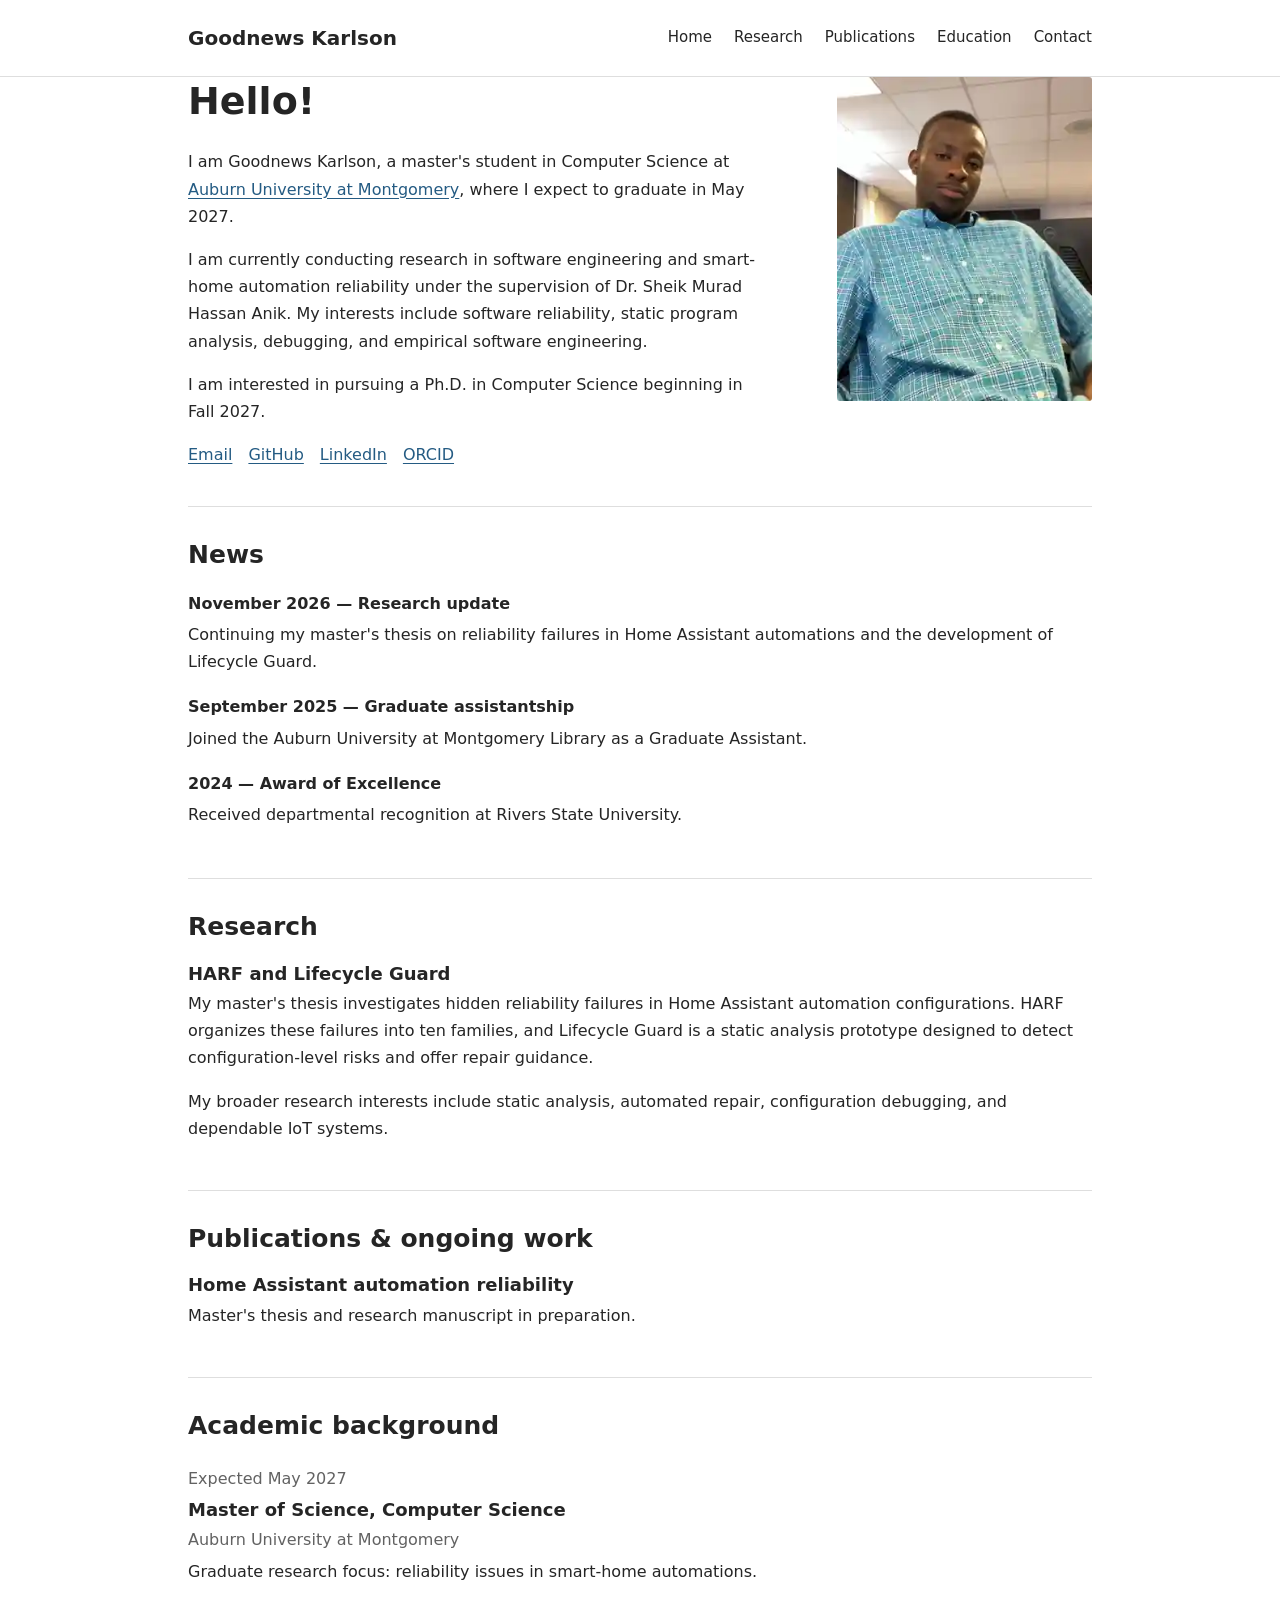
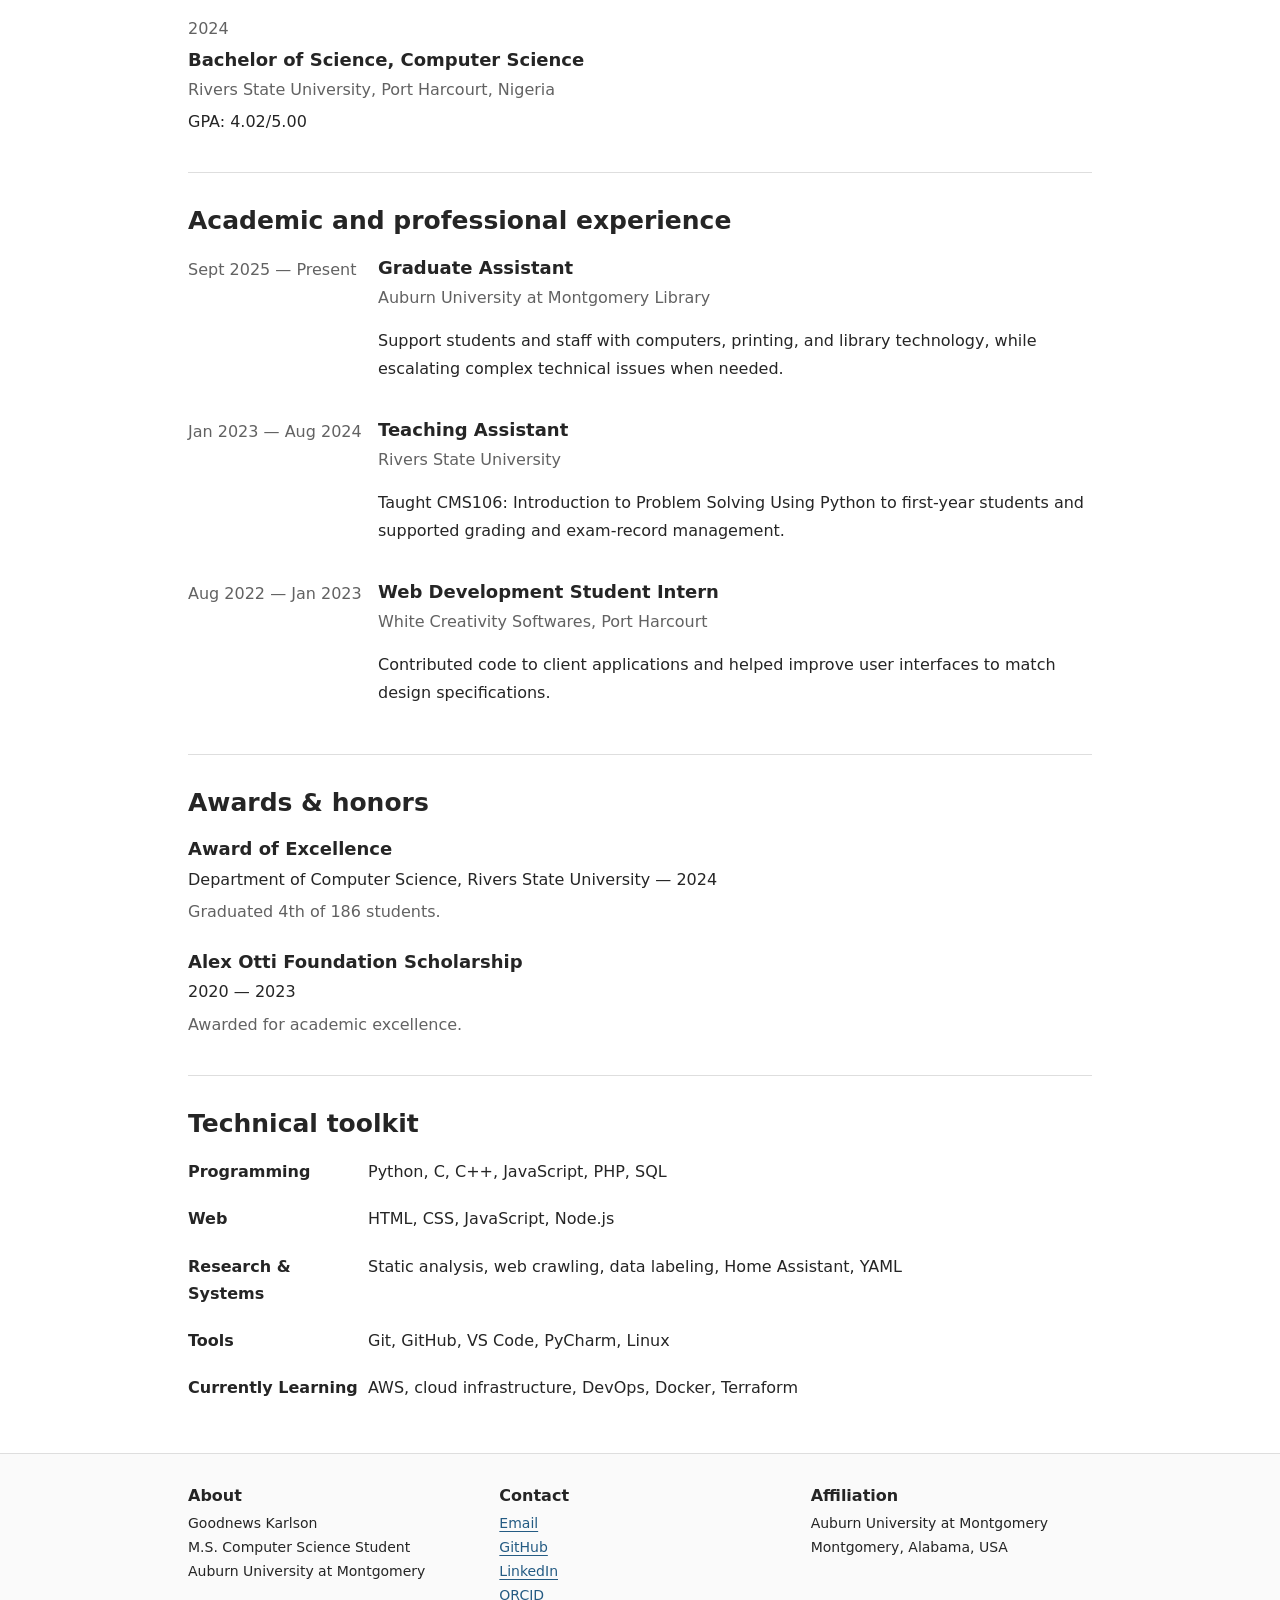
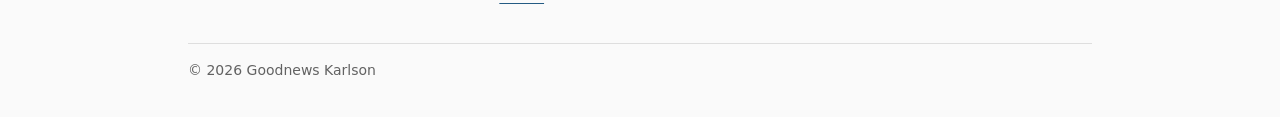
==== commit 3ef3e949: "Redesign personal website as a minimal academic portfolio" ====
--- a/index.html
+++ b/index.html
@@ -1,103 +1,33 @@
-<!DOCTYPE html>
-<html lang="en">
-<head>
-  <meta charset="UTF-8" />
-  <meta name="viewport" content="width=device-width, initial-scale=1.0" />
-  <meta name="description" content="Goodnews Karlson — M.S. Computer Science student, graduate researcher, software engineering and smart-home systems researcher, and cloud engineering learner." />
-  <title>Goodnews Karlson | Computer Science & Research</title>
-  <link rel="stylesheet" href="styles.css" />
-</head>
-<body>
-  <header class="site-header">
-    <div class="container nav-wrap">
-      <a class="brand" href="#top">Goodnews Karlson</a>
-      <nav aria-label="Primary navigation">
-        <a href="#about">About</a>
-        <a href="#research">Research</a>
-        <a href="#experience">Experience</a>
-        <a href="#skills">Skills</a>
-        <a href="#education">Education</a>
-        <a href="#connect">Connect</a>
-      </nav>
-    </div>
-  </header>
-
-  <main id="top">
-    <section class="hero">
-      <div class="container hero-grid">
-        <div>
-          <p class="eyebrow">M.S. Computer Science • Graduate Researcher</p>
-          <h1>Building reliable software for smart systems and the cloud.</h1>
-          <p class="lead">
-            I am a Computer Science master's student at Auburn University at Montgomery with interests in
-            software engineering, smart-home automation, IoT, program analysis, machine learning, and cloud computing.
-          </p>
-          <div class="actions">
-            <a class="button primary" href="#research">View Research</a>
-            <a class="button secondary" href="https://github.com/Karlson124" target="_blank" rel="noreferrer">GitHub</a>
-            <a class="button secondary" href="https://www.linkedin.com/in/goodnews-karlson-22596125a" target="_blank" rel="noreferrer">LinkedIn</a>
-          </div>
-        </div>
-        <aside class="hero-card" aria-label="Photo and current focus">
-          <img class="hero-photo" src="assets/goodnews-karlson.webp" alt="Goodnews Karlson seated in a computer lab" width="315" height="400" fetchpriority="high">
-          <div class="hero-card-body">
-            <h2>Current Focus</h2>
-            <p>Graduate research in smart-home reliability and software analysis, while building practical AWS and cloud engineering skills.</p>
-            <div class="chips">
-              <span>Software Engineering</span>
-              <span>Smart Home</span>
-              <span>IoT</span>
-              <span>Cloud</span>
-            </div>
-          </div>
-        </aside>
-      </div>
-    </section>
-
-    <section id="about" class="section">
-      <div class="container narrow">
-        <p class="section-kicker">About</p>
-        <h2>I work at the intersection of research and practical software engineering.</h2>
-        <p>
-          My current interests center on dependable smart-home automation, software analysis and debugging,
-          intelligent IoT systems, and scalable cloud infrastructure. I am preparing for Ph.D. opportunities while
-          continuing to develop the hands-on engineering skills needed for cloud and software engineering roles.
-        </p>
-      </div>
-    </section>
-
-    <section id="research" class="section alt">
+<!doctype html>
+<html lang="en"><head><meta charset="utf-8"><meta name="viewport" content="width=device-width,initial-scale=1"><meta name="description" content="Goodnews Karlson — computer science graduate student and software reliability researcher."><title>Goodnews Karlson | Academic Website</title>
+<style>
+:root{color-scheme:light;--ink:#252525;--muted:#626262;--link:#245b83;--line:#dedede}*{box-sizing:border-box}html{scroll-behavior:smooth}body{margin:0;background:#fff;color:var(--ink);font:16px/1.7 system-ui,-apple-system,BlinkMacSystemFont,"Segoe UI",sans-serif}a{color:var(--link);text-underline-offset:3px}a:hover{color:#12364d}a:focus-visible{outline:2px solid var(--link);outline-offset:4px}.wrap,.container{max-width:960px;margin:auto;padding:0 28px}header{border-bottom:1px solid var(--line)}.nav{min-height:76px;display:flex;justify-content:space-between;align-items:center;gap:20px;flex-wrap:wrap}.brand{font-weight:650;font-size:20px;color:var(--ink);text-decoration:none}nav{display:flex;flex-wrap:wrap;gap:22px}nav a{font-size:15px;text-decoration:none;color:var(--ink)}main{padding-top:54px}.intro{display:grid;grid-template-columns:1fr 255px;gap:65px;align-items:start;padding-bottom:38px}h1,h2,h3{line-height:1.3;font-weight:600}h1{font-size:38px;margin:0 0 22px}h2{font-size:25px;margin:0 0 18px}h3{font-size:18px;margin:0 0 5px}p{margin:0 0 16px}.portrait{width:100%;height:auto;display:block;border-radius:3px}.links{display:flex;gap:16px;flex-wrap:wrap}.section,.news{border-top:1px solid var(--line);padding:32px 0}.section .container{padding:0}.section-kicker{display:none}.news article{margin:0 0 18px}.news article p{margin:4px 0}.date,.meta,.note,.org{color:var(--muted)}.cards,.education-grid,.timeline,.skill-grid{display:grid;gap:20px}.timeline-item{display:grid;grid-template-columns:175px 1fr;gap:15px}.skill-grid div{display:grid;grid-template-columns:170px 1fr;gap:10px}.card p{margin:5px 0}.foot{border-top:1px solid var(--line);background:#fafafa;margin-top:20px;padding:32px 0 18px}.footgrid{display:grid;grid-template-columns:repeat(3,1fr);gap:30px}.foot h3{font-size:16px}.foot p{font-size:14px}.copyright{border-top:1px solid var(--line);padding-top:15px;margin-top:20px;color:var(--muted)}@media(max-width:650px){.wrap,.container{padding:0 20px}.nav{padding-top:15px;padding-bottom:15px;gap:10px}nav{gap:15px}main{padding-top:30px}.intro{grid-template-columns:1fr;gap:22px}.portrait{width:210px;max-width:100%}.footgrid,.timeline-item,.skill-grid div{grid-template-columns:1fr;gap:6px}h1{font-size:32px}} 
+</style></head><body>
+<header><div class="wrap nav"><a class="brand" href="#home">Goodnews Karlson</a><nav aria-label="Primary navigation"><a href="#home">Home</a><a href="#research">Research</a><a href="#publications">Publications</a><a href="#education">Education</a><a href="#connect">Contact</a></nav></div></header>
+<main class="wrap" id="home"><section class="intro"><div><h1>Hello!</h1><p>I am Goodnews Karlson, a master's student in Computer Science at <a href="https://www.aum.edu/">Auburn University at Montgomery</a>, where I expect to graduate in May 2027.</p><p>I am currently conducting research in software engineering and smart-home automation reliability under the supervision of Dr. Sheik Murad Hassan Anik. My interests include software reliability, static program analysis, debugging, and empirical software engineering.</p><p>I am interested in pursuing a Ph.D. in Computer Science beginning in Fall 2027.</p><div class="links"><a href="mailto:karlsongoodnews1@gmail.com">Email</a><a href="https://github.com/Karlson124">GitHub</a><a href="https://www.linkedin.com/in/goodnews-karlson-22596125a">LinkedIn</a><a href="https://orcid.org/0009-0004-7456-4615">ORCID</a></div></div><img class="portrait" src="assets/goodnews-karlson.webp" alt="Goodnews Karlson" width="315" height="400" fetchpriority="high"></section>
+<section class="news" id="news"><h2>News</h2><article><strong>November 2026 — Research update</strong><p>Continuing my master's thesis on reliability failures in Home Assistant automations and the development of Lifecycle Guard.</p></article><article><strong>September 2025 — Graduate assistantship</strong><p>Joined the Auburn University at Montgomery Library as a Graduate Assistant.</p></article><article><strong>2024 — Award of Excellence</strong><p>Received departmental recognition at Rivers State University.</p></article></section>
+<section class="section" id="research"><h2>Research</h2><article><h3>HARF and Lifecycle Guard</h3><p>My master's thesis investigates hidden reliability failures in Home Assistant automation configurations. HARF organizes these failures into ten families, and Lifecycle Guard is a static analysis prototype designed to detect configuration-level risks and offer repair guidance.</p><p>My broader research interests include static analysis, automated repair, configuration debugging, and dependable IoT systems.</p></article></section>
+<section class="section" id="publications"><h2>Publications &amp; ongoing work</h2><h3>Home Assistant automation reliability</h3><p>Master's thesis and research manuscript in preparation.</p></section>
+<section id="education" class="section">
       <div class="container">
-        <p class="section-kicker">Research</p>
-        <h2>Research interests and current work</h2>
-        <div class="cards">
+        <p class="section-kicker">Education</p>
+        <h2>Academic background</h2>
+        <div class="education-grid">
           <article class="card">
-            <h3>Smart-Home Reliability</h3>
-            <p>
-              Graduate research focused on identifying reliability problems in smart-home automation configurations
-              and developing practical approaches for explaining and repairing problematic behavior.
-            </p>
-            <p class="note">Current graduate research — proposal and prototype stage.</p>
+            <p class="meta">Expected May 2027</p>
+            <h3>Master of Science, Computer Science</h3>
+            <p class="org">Auburn University at Montgomery</p>
+            <p>Graduate research focus: reliability issues in smart-home automations.</p>
           </article>
           <article class="card">
-            <h3>Software Analysis & Debugging</h3>
-            <p>
-              Interested in static analysis, debugging, automated repair, configuration analysis, and empirical
-              software engineering for real-world automation systems.
-            </p>
-          </article>
-          <article class="card">
-            <h3>Smart Buildings & Machine Learning</h3>
-            <p>
-              Exploring occupancy prediction, environmental sensing, occupant-centered systems, and machine-learning
-              methods for smart-building applications.
-            </p>
+            <p class="meta">2024</p>
+            <h3>Bachelor of Science, Computer Science</h3>
+            <p class="org">Rivers State University, Port Harcourt, Nigeria</p>
+            <p>GPA: 4.02/5.00</p>
           </article>
         </div>
       </div>
-    </section>
-
-    <section id="experience" class="section">
+    </section><section id="experience" class="section">
       <div class="container">
         <p class="section-kicker">Experience</p>
         <h2>Academic and professional experience</h2>
@@ -128,44 +58,7 @@
           </article>
         </div>
       </div>
-    </section>
-
-    <section id="skills" class="section alt">
-      <div class="container">
-        <p class="section-kicker">Skills</p>
-        <h2>Technical toolkit</h2>
-        <div class="skill-grid">
-          <div><strong>Programming</strong><span>Python, C, C++, JavaScript, PHP, SQL</span></div>
-          <div><strong>Web</strong><span>HTML, CSS, JavaScript, Node.js</span></div>
-          <div><strong>Research & Systems</strong><span>Static analysis, web crawling, data labeling, Home Assistant, YAML</span></div>
-          <div><strong>Tools</strong><span>Git, GitHub, VS Code, PyCharm, Linux</span></div>
-          <div><strong>Currently Learning</strong><span>AWS, cloud infrastructure, DevOps, Docker, Terraform</span></div>
-        </div>
-      </div>
-    </section>
-
-    <section id="education" class="section">
-      <div class="container">
-        <p class="section-kicker">Education</p>
-        <h2>Academic background</h2>
-        <div class="education-grid">
-          <article class="card">
-            <p class="meta">Expected May 2027</p>
-            <h3>Master of Science, Computer Science</h3>
-            <p class="org">Auburn University at Montgomery</p>
-            <p>Graduate research focus: reliability issues in smart-home automations.</p>
-          </article>
-          <article class="card">
-            <p class="meta">2024</p>
-            <h3>Bachelor of Science, Computer Science</h3>
-            <p class="org">Rivers State University, Port Harcourt, Nigeria</p>
-            <p>GPA: 4.02/5.00</p>
-          </article>
-        </div>
-      </div>
-    </section>
-
-    <section class="section alt">
+    </section><section class="section alt">
       <div class="container">
         <p class="section-kicker">Recognition</p>
         <h2>Awards & honors</h2>
@@ -182,34 +75,17 @@
           </article>
         </div>
       </div>
-    </section>
-
-    <section id="connect" class="section connect">
-      <div class="container narrow">
-        <p class="section-kicker">Connect</p>
-        <h2>Research, collaboration, and opportunities</h2>
-        <p>
-          I am interested in research collaborations, Ph.D. opportunities, funded academic programs,
-          and software/cloud engineering opportunities.
-        </p>
-        <div class="link-list">
-          <a href="mailto:karlsongoodnews1@gmail.com">Email</a>
-          <a href="https://www.linkedin.com/in/goodnews-karlson-22596125a" target="_blank" rel="noreferrer">LinkedIn</a>
-          <a href="https://github.com/Karlson124" target="_blank" rel="noreferrer">GitHub</a>
-          <a href="https://orcid.org/0009-0004-7456-4615" target="_blank" rel="noreferrer">ORCID</a>
+    </section><section id="skills" class="section alt">
+      <div class="container">
+        <p class="section-kicker">Skills</p>
+        <h2>Technical toolkit</h2>
+        <div class="skill-grid">
+          <div><strong>Programming</strong><span>Python, C, C++, JavaScript, PHP, SQL</span></div>
+          <div><strong>Web</strong><span>HTML, CSS, JavaScript, Node.js</span></div>
+          <div><strong>Research & Systems</strong><span>Static analysis, web crawling, data labeling, Home Assistant, YAML</span></div>
+          <div><strong>Tools</strong><span>Git, GitHub, VS Code, PyCharm, Linux</span></div>
+          <div><strong>Currently Learning</strong><span>AWS, cloud infrastructure, DevOps, Docker, Terraform</span></div>
         </div>
       </div>
     </section>
-  </main>
-
-  <footer>
-    <div class="container">
-      <p>© <span id="year"></span> Goodnews Karlson. Built with GitHub Pages.</p>
-    </div>
-  </footer>
-
-  <script>
-    document.getElementById('year').textContent = new Date().getFullYear();
-  </script>
-</body>
-</html>
+</main><footer class="foot" id="connect"><div class="wrap"><div class="footgrid"><div><h3>About</h3><p>Goodnews Karlson<br>M.S. Computer Science Student<br>Auburn University at Montgomery</p></div><div><h3>Contact</h3><p><a href="mailto:karlsongoodnews1@gmail.com">Email</a><br><a href="https://github.com/Karlson124">GitHub</a><br><a href="https://www.linkedin.com/in/goodnews-karlson-22596125a">LinkedIn</a><br><a href="https://orcid.org/0009-0004-7456-4615">ORCID</a></p></div><div><h3>Affiliation</h3><p>Auburn University at Montgomery<br>Montgomery, Alabama, USA</p></div></div><p class="copyright">© 2026 Goodnews Karlson</p></div></footer></body></html>
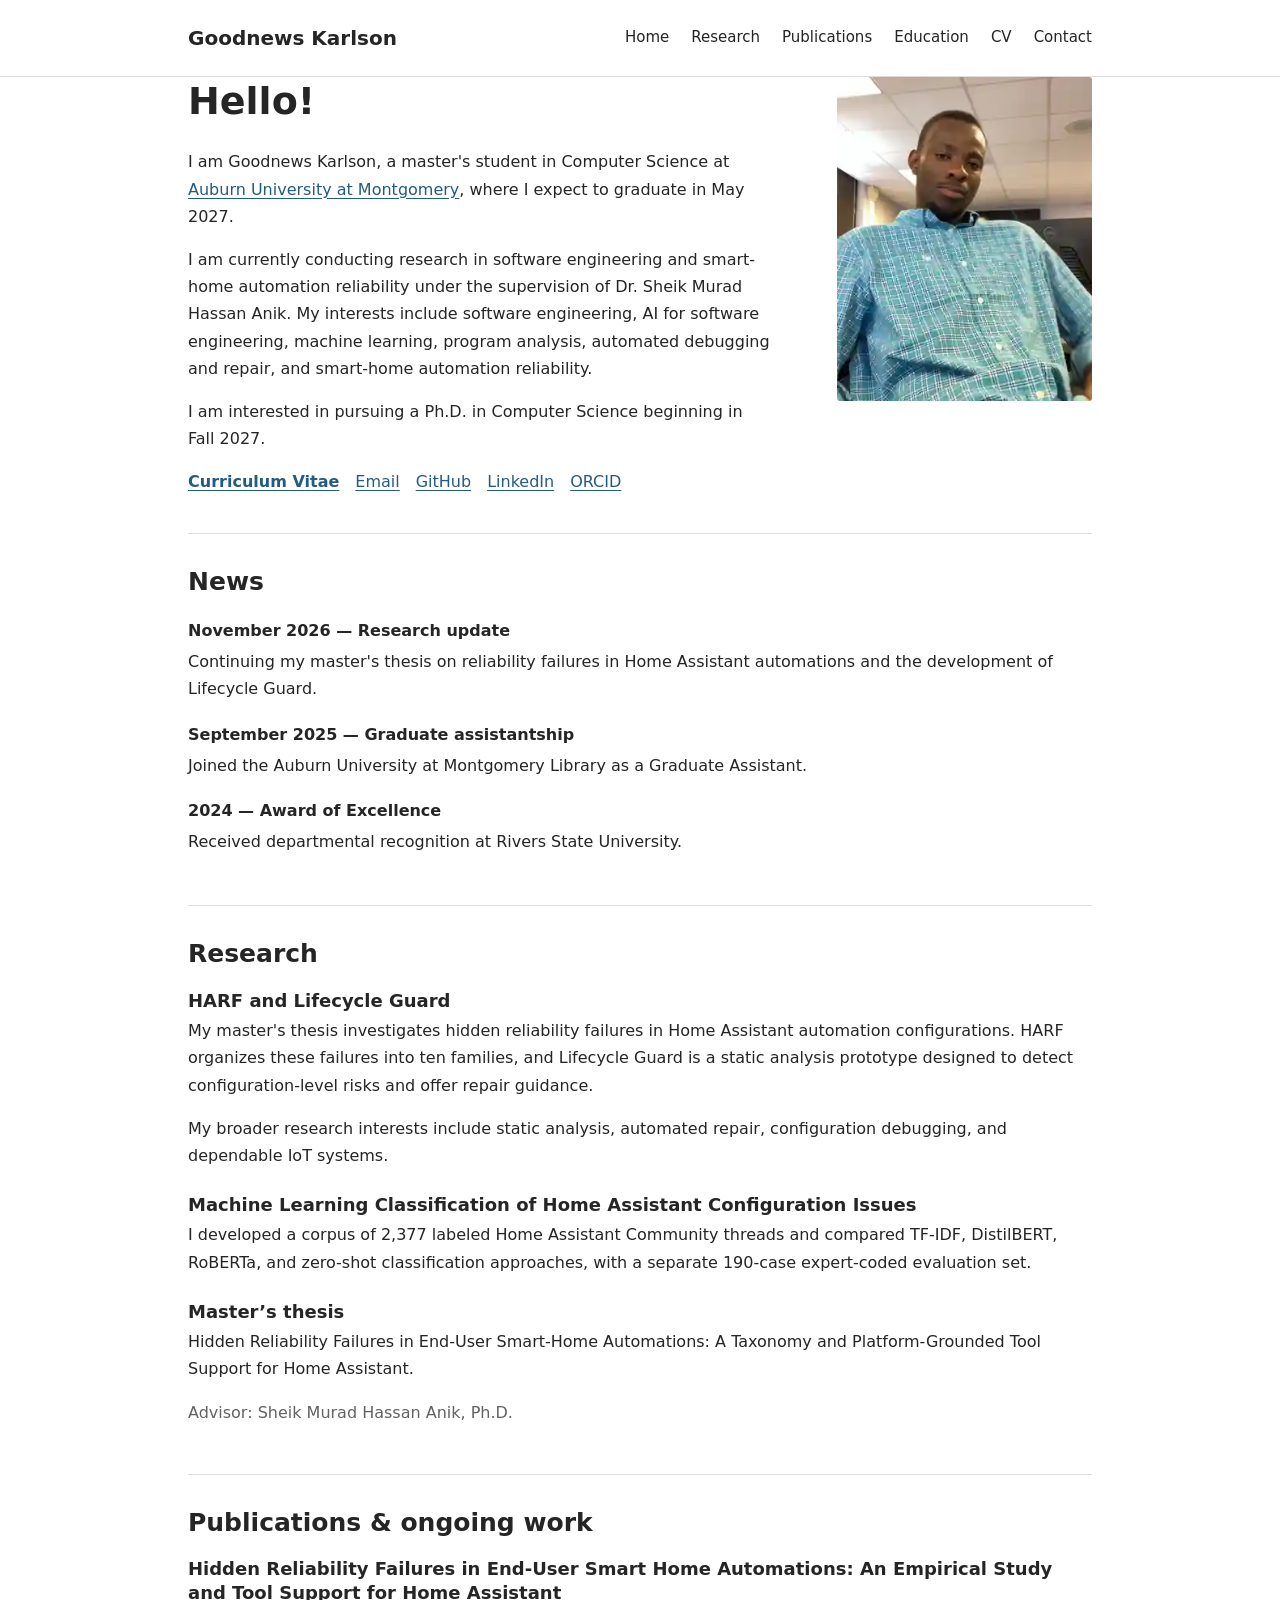
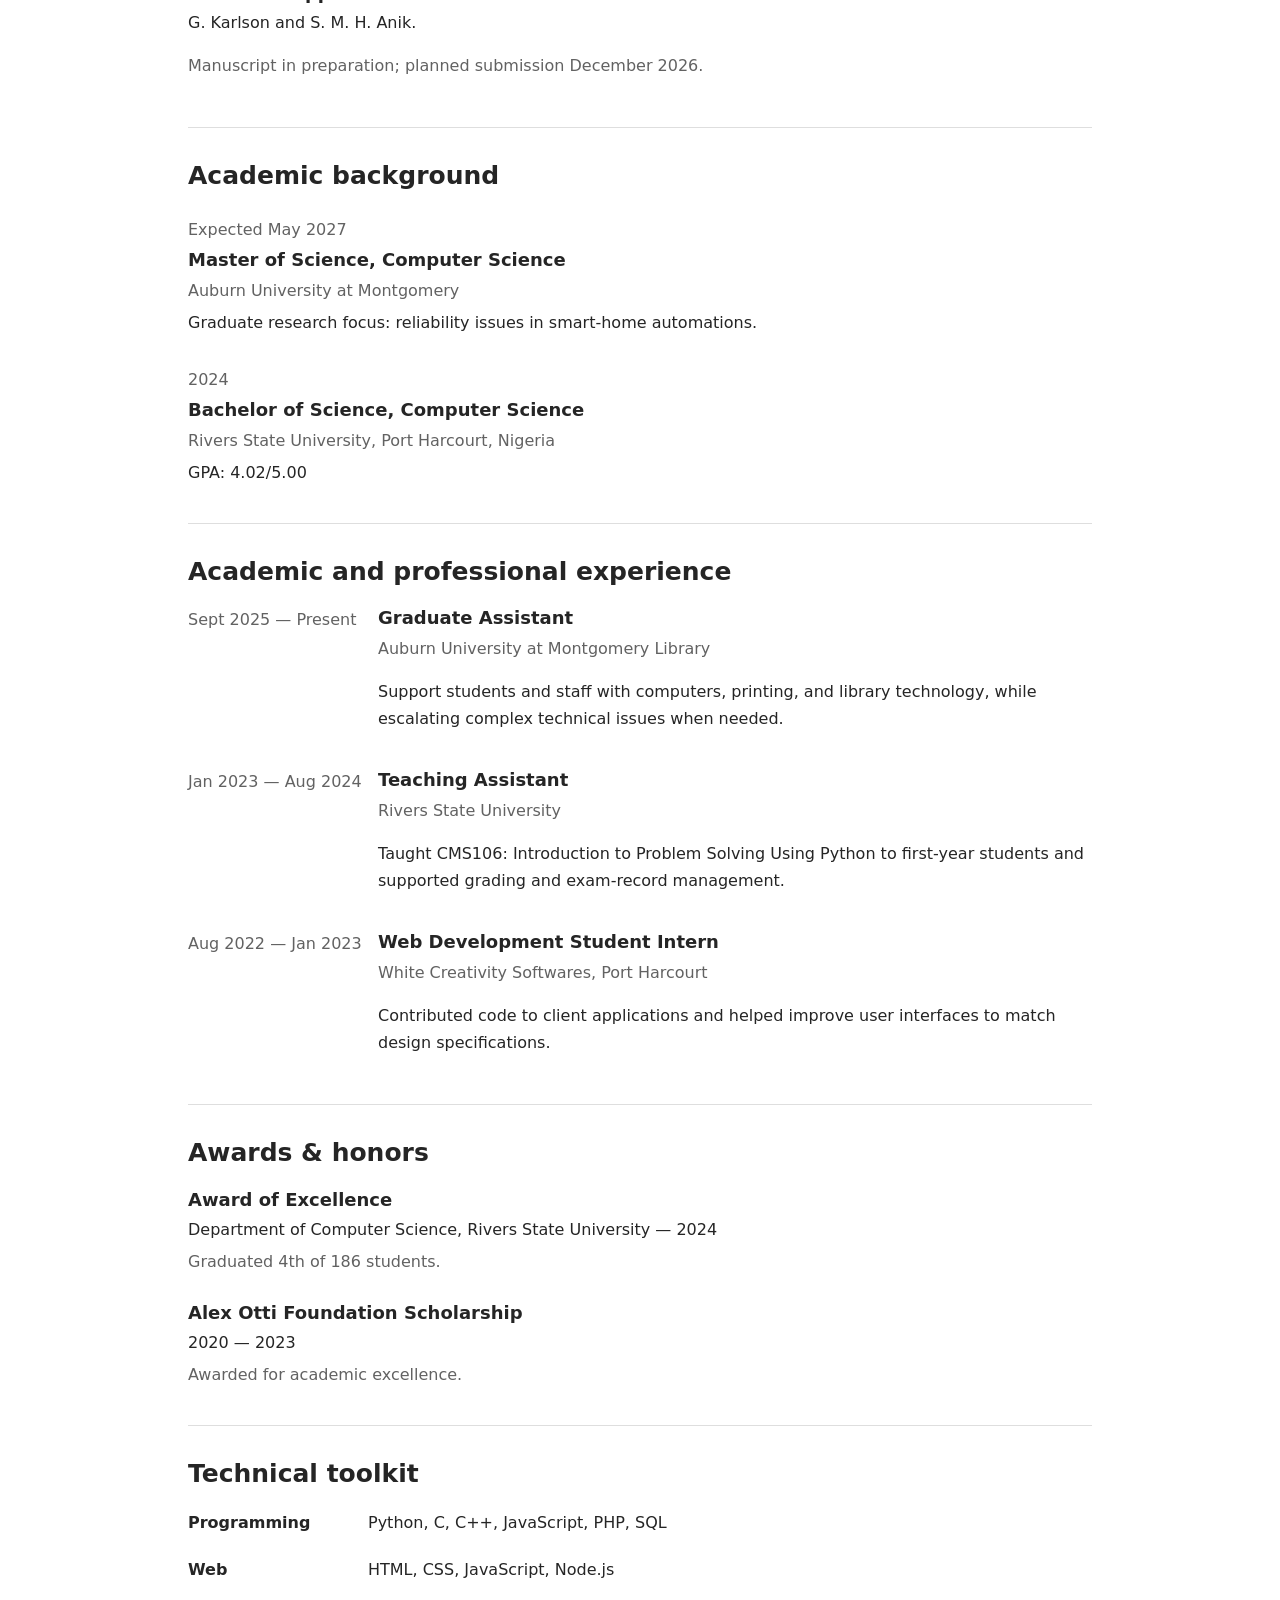
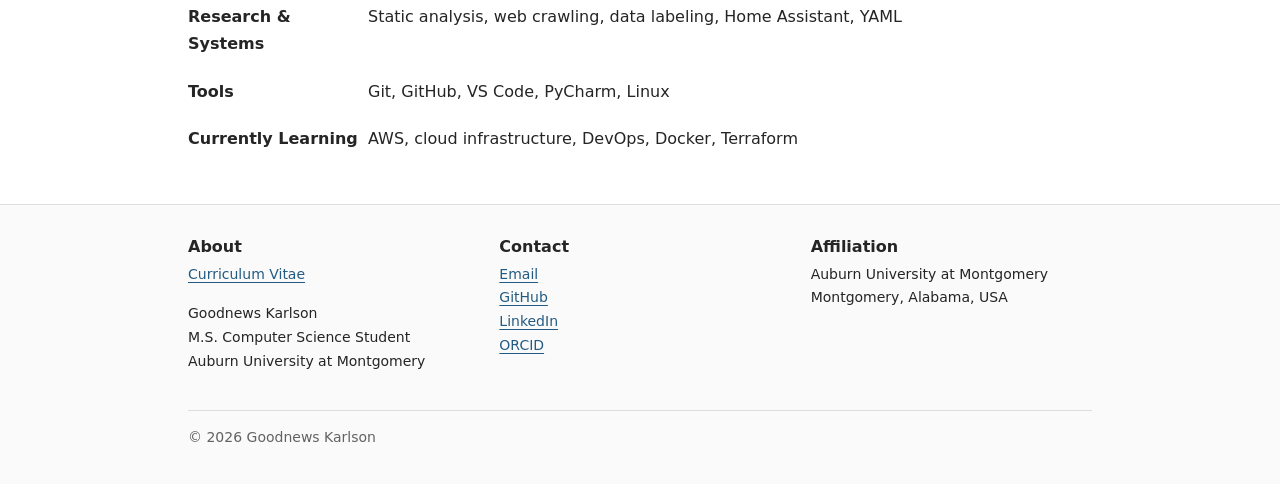
==== commit bc50416b: "Link academic CV and expand research and manuscript information" ====
--- a/index.html
+++ b/index.html
@@ -3,11 +3,11 @@
 <style>
 :root{color-scheme:light;--ink:#252525;--muted:#626262;--link:#245b83;--line:#dedede}*{box-sizing:border-box}html{scroll-behavior:smooth}body{margin:0;background:#fff;color:var(--ink);font:16px/1.7 system-ui,-apple-system,BlinkMacSystemFont,"Segoe UI",sans-serif}a{color:var(--link);text-underline-offset:3px}a:hover{color:#12364d}a:focus-visible{outline:2px solid var(--link);outline-offset:4px}.wrap,.container{max-width:960px;margin:auto;padding:0 28px}header{border-bottom:1px solid var(--line)}.nav{min-height:76px;display:flex;justify-content:space-between;align-items:center;gap:20px;flex-wrap:wrap}.brand{font-weight:650;font-size:20px;color:var(--ink);text-decoration:none}nav{display:flex;flex-wrap:wrap;gap:22px}nav a{font-size:15px;text-decoration:none;color:var(--ink)}main{padding-top:54px}.intro{display:grid;grid-template-columns:1fr 255px;gap:65px;align-items:start;padding-bottom:38px}h1,h2,h3{line-height:1.3;font-weight:600}h1{font-size:38px;margin:0 0 22px}h2{font-size:25px;margin:0 0 18px}h3{font-size:18px;margin:0 0 5px}p{margin:0 0 16px}.portrait{width:100%;height:auto;display:block;border-radius:3px}.links{display:flex;gap:16px;flex-wrap:wrap}.section,.news{border-top:1px solid var(--line);padding:32px 0}.section .container{padding:0}.section-kicker{display:none}.news article{margin:0 0 18px}.news article p{margin:4px 0}.date,.meta,.note,.org{color:var(--muted)}.cards,.education-grid,.timeline,.skill-grid{display:grid;gap:20px}.timeline-item{display:grid;grid-template-columns:175px 1fr;gap:15px}.skill-grid div{display:grid;grid-template-columns:170px 1fr;gap:10px}.card p{margin:5px 0}.foot{border-top:1px solid var(--line);background:#fafafa;margin-top:20px;padding:32px 0 18px}.footgrid{display:grid;grid-template-columns:repeat(3,1fr);gap:30px}.foot h3{font-size:16px}.foot p{font-size:14px}.copyright{border-top:1px solid var(--line);padding-top:15px;margin-top:20px;color:var(--muted)}@media(max-width:650px){.wrap,.container{padding:0 20px}.nav{padding-top:15px;padding-bottom:15px;gap:10px}nav{gap:15px}main{padding-top:30px}.intro{grid-template-columns:1fr;gap:22px}.portrait{width:210px;max-width:100%}.footgrid,.timeline-item,.skill-grid div{grid-template-columns:1fr;gap:6px}h1{font-size:32px}} 
 </style></head><body>
-<header><div class="wrap nav"><a class="brand" href="#home">Goodnews Karlson</a><nav aria-label="Primary navigation"><a href="#home">Home</a><a href="#research">Research</a><a href="#publications">Publications</a><a href="#education">Education</a><a href="#connect">Contact</a></nav></div></header>
-<main class="wrap" id="home"><section class="intro"><div><h1>Hello!</h1><p>I am Goodnews Karlson, a master's student in Computer Science at <a href="https://www.aum.edu/">Auburn University at Montgomery</a>, where I expect to graduate in May 2027.</p><p>I am currently conducting research in software engineering and smart-home automation reliability under the supervision of Dr. Sheik Murad Hassan Anik. My interests include software reliability, static program analysis, debugging, and empirical software engineering.</p><p>I am interested in pursuing a Ph.D. in Computer Science beginning in Fall 2027.</p><div class="links"><a href="mailto:karlsongoodnews1@gmail.com">Email</a><a href="https://github.com/Karlson124">GitHub</a><a href="https://www.linkedin.com/in/goodnews-karlson-22596125a">LinkedIn</a><a href="https://orcid.org/0009-0004-7456-4615">ORCID</a></div></div><img class="portrait" src="assets/goodnews-karlson.webp" alt="Goodnews Karlson" width="315" height="400" fetchpriority="high"></section>
+<header><div class="wrap nav"><a class="brand" href="#home">Goodnews Karlson</a><nav aria-label="Primary navigation"><a href="#home">Home</a><a href="#research">Research</a><a href="#publications">Publications</a><a href="#education">Education</a><a href="cv.html">CV</a><a href="#connect">Contact</a></nav></div></header>
+<main class="wrap" id="home"><section class="intro"><div><h1>Hello!</h1><p>I am Goodnews Karlson, a master's student in Computer Science at <a href="https://www.aum.edu/">Auburn University at Montgomery</a>, where I expect to graduate in May 2027.</p><p>I am currently conducting research in software engineering and smart-home automation reliability under the supervision of Dr. Sheik Murad Hassan Anik. My interests include software engineering, AI for software engineering, machine learning, program analysis, automated debugging and repair, and smart-home automation reliability.</p><p>I am interested in pursuing a Ph.D. in Computer Science beginning in Fall 2027.</p><div class="links"><a href="cv.html"><strong>Curriculum Vitae</strong></a><a href="mailto:karlsongoodnews1@gmail.com">Email</a><a href="https://github.com/Karlson124">GitHub</a><a href="https://www.linkedin.com/in/goodnews-karlson-22596125a">LinkedIn</a><a href="https://orcid.org/0009-0004-7456-4615">ORCID</a></div></div><img class="portrait" src="assets/goodnews-karlson.webp" alt="Goodnews Karlson" width="315" height="400" fetchpriority="high"></section>
 <section class="news" id="news"><h2>News</h2><article><strong>November 2026 — Research update</strong><p>Continuing my master's thesis on reliability failures in Home Assistant automations and the development of Lifecycle Guard.</p></article><article><strong>September 2025 — Graduate assistantship</strong><p>Joined the Auburn University at Montgomery Library as a Graduate Assistant.</p></article><article><strong>2024 — Award of Excellence</strong><p>Received departmental recognition at Rivers State University.</p></article></section>
-<section class="section" id="research"><h2>Research</h2><article><h3>HARF and Lifecycle Guard</h3><p>My master's thesis investigates hidden reliability failures in Home Assistant automation configurations. HARF organizes these failures into ten families, and Lifecycle Guard is a static analysis prototype designed to detect configuration-level risks and offer repair guidance.</p><p>My broader research interests include static analysis, automated repair, configuration debugging, and dependable IoT systems.</p></article></section>
-<section class="section" id="publications"><h2>Publications &amp; ongoing work</h2><h3>Home Assistant automation reliability</h3><p>Master's thesis and research manuscript in preparation.</p></section>
+<section class="section" id="research"><h2>Research</h2><article><h3>HARF and Lifecycle Guard</h3><p>My master's thesis investigates hidden reliability failures in Home Assistant automation configurations. HARF organizes these failures into ten families, and Lifecycle Guard is a static analysis prototype designed to detect configuration-level risks and offer repair guidance.</p><p>My broader research interests include static analysis, automated repair, configuration debugging, and dependable IoT systems.</p></article><article style="margin-top:24px"><h3>Machine Learning Classification of Home Assistant Configuration Issues</h3><p>I developed a corpus of 2,377 labeled Home Assistant Community threads and compared TF-IDF, DistilBERT, RoBERTa, and zero-shot classification approaches, with a separate 190-case expert-coded evaluation set.</p></article><article style="margin-top:24px"><h3>Master’s thesis</h3><p>Hidden Reliability Failures in End-User Smart-Home Automations: A Taxonomy and Platform-Grounded Tool Support for Home Assistant.</p><p class="note">Advisor: Sheik Murad Hassan Anik, Ph.D.</p></article></section>
+<section class="section" id="publications"><h2>Publications &amp; ongoing work</h2><h3>Hidden Reliability Failures in End-User Smart Home Automations: An Empirical Study and Tool Support for Home Assistant</h3><p>G. Karlson and S. M. H. Anik.</p><p class="note">Manuscript in preparation; planned submission December 2026.</p></section>
 <section id="education" class="section">
       <div class="container">
         <p class="section-kicker">Education</p>
@@ -88,4 +88,4 @@
         </div>
       </div>
     </section>
-</main><footer class="foot" id="connect"><div class="wrap"><div class="footgrid"><div><h3>About</h3><p>Goodnews Karlson<br>M.S. Computer Science Student<br>Auburn University at Montgomery</p></div><div><h3>Contact</h3><p><a href="mailto:karlsongoodnews1@gmail.com">Email</a><br><a href="https://github.com/Karlson124">GitHub</a><br><a href="https://www.linkedin.com/in/goodnews-karlson-22596125a">LinkedIn</a><br><a href="https://orcid.org/0009-0004-7456-4615">ORCID</a></p></div><div><h3>Affiliation</h3><p>Auburn University at Montgomery<br>Montgomery, Alabama, USA</p></div></div><p class="copyright">© 2026 Goodnews Karlson</p></div></footer></body></html>+</main><footer class="foot" id="connect"><div class="wrap"><div class="footgrid"><div><h3>About</h3><p><a href="cv.html">Curriculum Vitae</a></p><p>Goodnews Karlson<br>M.S. Computer Science Student<br>Auburn University at Montgomery</p></div><div><h3>Contact</h3><p><a href="mailto:karlsongoodnews1@gmail.com">Email</a><br><a href="https://github.com/Karlson124">GitHub</a><br><a href="https://www.linkedin.com/in/goodnews-karlson-22596125a">LinkedIn</a><br><a href="https://orcid.org/0009-0004-7456-4615">ORCID</a></p></div><div><h3>Affiliation</h3><p>Auburn University at Montgomery<br>Montgomery, Alabama, USA</p></div></div><p class="copyright">© 2026 Goodnews Karlson</p></div></footer></body></html>
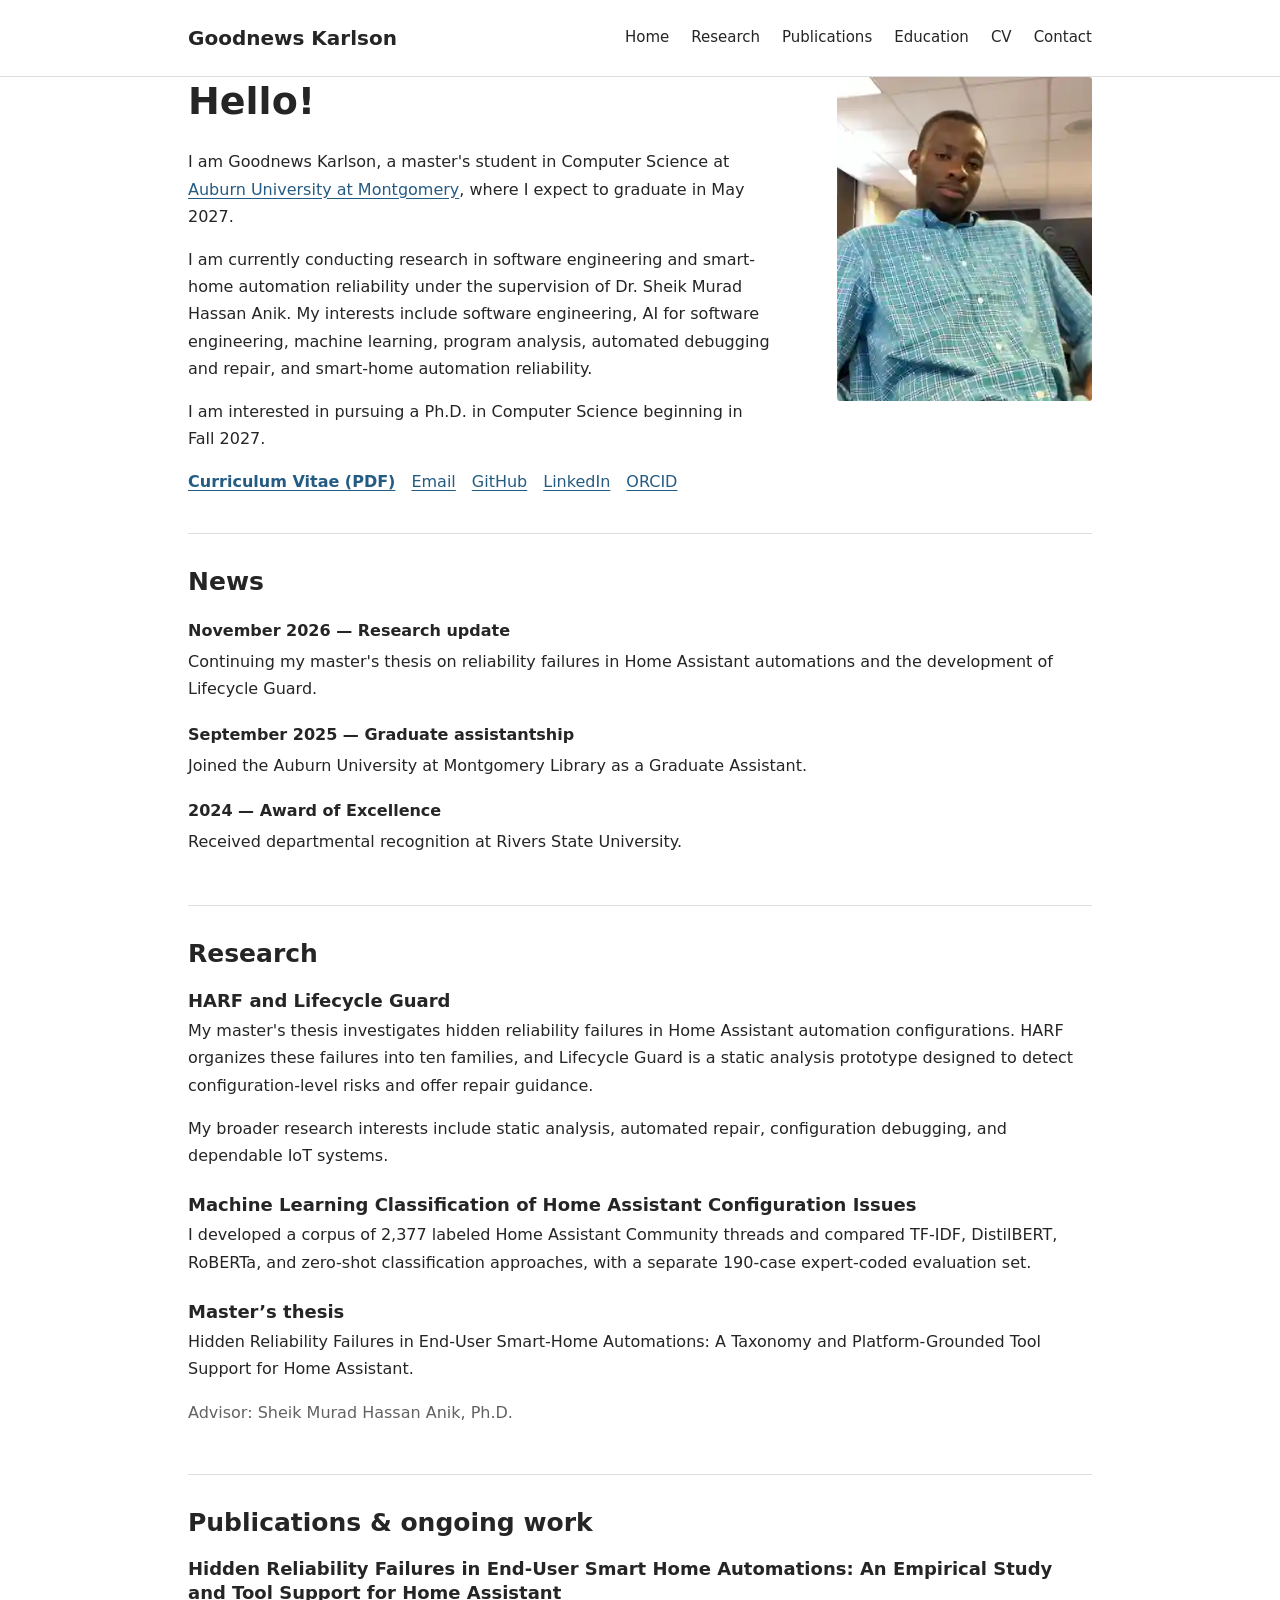
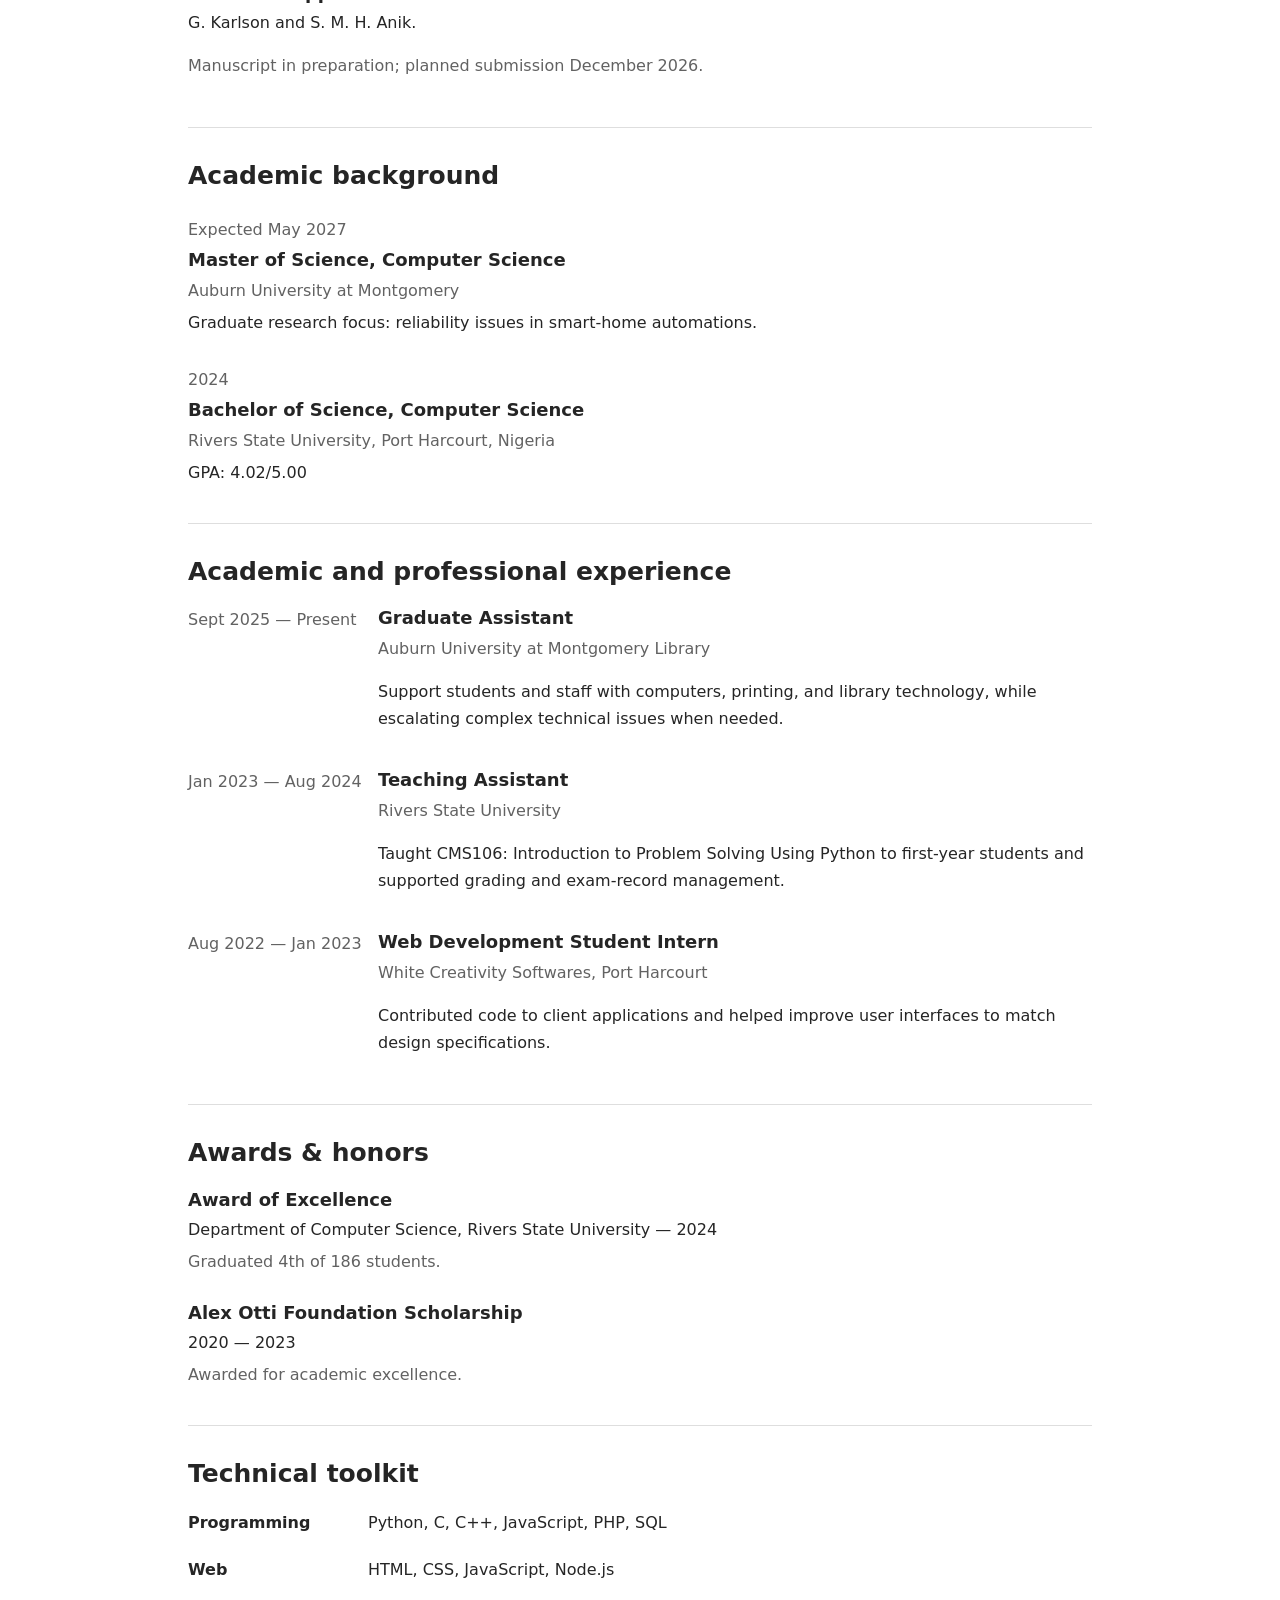
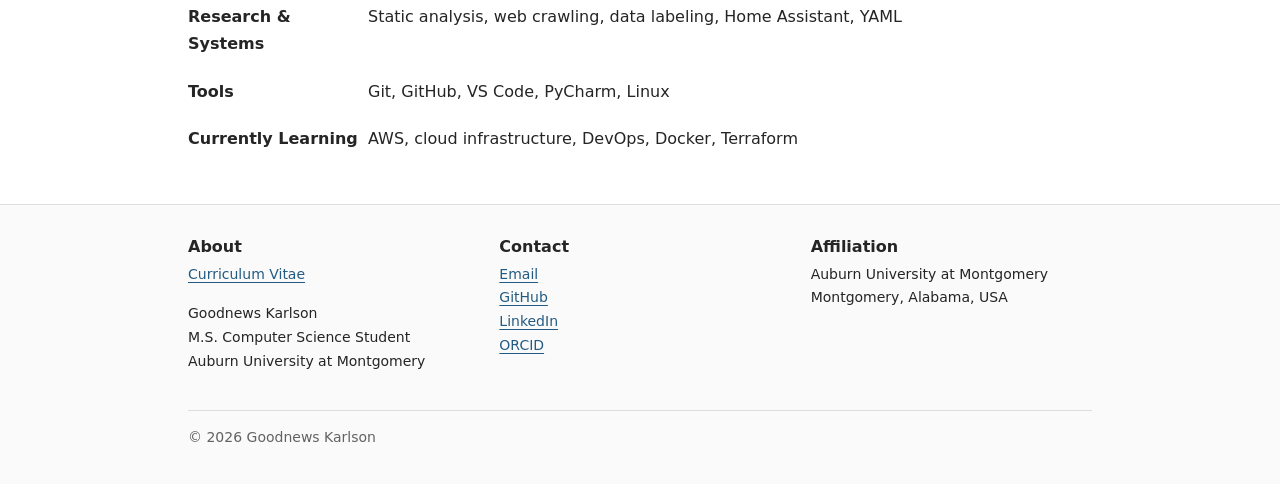
==== commit 40e065e0: "Link original uploaded CV PDF from all homepage CV links" ====
--- a/index.html
+++ b/index.html
@@ -3,8 +3,8 @@
 <style>
 :root{color-scheme:light;--ink:#252525;--muted:#626262;--link:#245b83;--line:#dedede}*{box-sizing:border-box}html{scroll-behavior:smooth}body{margin:0;background:#fff;color:var(--ink);font:16px/1.7 system-ui,-apple-system,BlinkMacSystemFont,"Segoe UI",sans-serif}a{color:var(--link);text-underline-offset:3px}a:hover{color:#12364d}a:focus-visible{outline:2px solid var(--link);outline-offset:4px}.wrap,.container{max-width:960px;margin:auto;padding:0 28px}header{border-bottom:1px solid var(--line)}.nav{min-height:76px;display:flex;justify-content:space-between;align-items:center;gap:20px;flex-wrap:wrap}.brand{font-weight:650;font-size:20px;color:var(--ink);text-decoration:none}nav{display:flex;flex-wrap:wrap;gap:22px}nav a{font-size:15px;text-decoration:none;color:var(--ink)}main{padding-top:54px}.intro{display:grid;grid-template-columns:1fr 255px;gap:65px;align-items:start;padding-bottom:38px}h1,h2,h3{line-height:1.3;font-weight:600}h1{font-size:38px;margin:0 0 22px}h2{font-size:25px;margin:0 0 18px}h3{font-size:18px;margin:0 0 5px}p{margin:0 0 16px}.portrait{width:100%;height:auto;display:block;border-radius:3px}.links{display:flex;gap:16px;flex-wrap:wrap}.section,.news{border-top:1px solid var(--line);padding:32px 0}.section .container{padding:0}.section-kicker{display:none}.news article{margin:0 0 18px}.news article p{margin:4px 0}.date,.meta,.note,.org{color:var(--muted)}.cards,.education-grid,.timeline,.skill-grid{display:grid;gap:20px}.timeline-item{display:grid;grid-template-columns:175px 1fr;gap:15px}.skill-grid div{display:grid;grid-template-columns:170px 1fr;gap:10px}.card p{margin:5px 0}.foot{border-top:1px solid var(--line);background:#fafafa;margin-top:20px;padding:32px 0 18px}.footgrid{display:grid;grid-template-columns:repeat(3,1fr);gap:30px}.foot h3{font-size:16px}.foot p{font-size:14px}.copyright{border-top:1px solid var(--line);padding-top:15px;margin-top:20px;color:var(--muted)}@media(max-width:650px){.wrap,.container{padding:0 20px}.nav{padding-top:15px;padding-bottom:15px;gap:10px}nav{gap:15px}main{padding-top:30px}.intro{grid-template-columns:1fr;gap:22px}.portrait{width:210px;max-width:100%}.footgrid,.timeline-item,.skill-grid div{grid-template-columns:1fr;gap:6px}h1{font-size:32px}} 
 </style></head><body>
-<header><div class="wrap nav"><a class="brand" href="#home">Goodnews Karlson</a><nav aria-label="Primary navigation"><a href="#home">Home</a><a href="#research">Research</a><a href="#publications">Publications</a><a href="#education">Education</a><a href="cv.html">CV</a><a href="#connect">Contact</a></nav></div></header>
-<main class="wrap" id="home"><section class="intro"><div><h1>Hello!</h1><p>I am Goodnews Karlson, a master's student in Computer Science at <a href="https://www.aum.edu/">Auburn University at Montgomery</a>, where I expect to graduate in May 2027.</p><p>I am currently conducting research in software engineering and smart-home automation reliability under the supervision of Dr. Sheik Murad Hassan Anik. My interests include software engineering, AI for software engineering, machine learning, program analysis, automated debugging and repair, and smart-home automation reliability.</p><p>I am interested in pursuing a Ph.D. in Computer Science beginning in Fall 2027.</p><div class="links"><a href="cv.html"><strong>Curriculum Vitae</strong></a><a href="mailto:karlsongoodnews1@gmail.com">Email</a><a href="https://github.com/Karlson124">GitHub</a><a href="https://www.linkedin.com/in/goodnews-karlson-22596125a">LinkedIn</a><a href="https://orcid.org/0009-0004-7456-4615">ORCID</a></div></div><img class="portrait" src="assets/goodnews-karlson.webp" alt="Goodnews Karlson" width="315" height="400" fetchpriority="high"></section>
+<header><div class="wrap nav"><a class="brand" href="#home">Goodnews Karlson</a><nav aria-label="Primary navigation"><a href="#home">Home</a><a href="#research">Research</a><a href="#publications">Publications</a><a href="#education">Education</a><a href="Goodnews_Karlson_CV_.pdf" target="_blank" rel="noopener">CV</a><a href="#connect">Contact</a></nav></div></header>
+<main class="wrap" id="home"><section class="intro"><div><h1>Hello!</h1><p>I am Goodnews Karlson, a master's student in Computer Science at <a href="https://www.aum.edu/">Auburn University at Montgomery</a>, where I expect to graduate in May 2027.</p><p>I am currently conducting research in software engineering and smart-home automation reliability under the supervision of Dr. Sheik Murad Hassan Anik. My interests include software engineering, AI for software engineering, machine learning, program analysis, automated debugging and repair, and smart-home automation reliability.</p><p>I am interested in pursuing a Ph.D. in Computer Science beginning in Fall 2027.</p><div class="links"><a href="Goodnews_Karlson_CV_.pdf" target="_blank" rel="noopener"><strong>Curriculum Vitae (PDF)</strong></a><a href="mailto:karlsongoodnews1@gmail.com">Email</a><a href="https://github.com/Karlson124">GitHub</a><a href="https://www.linkedin.com/in/goodnews-karlson-22596125a">LinkedIn</a><a href="https://orcid.org/0009-0004-7456-4615">ORCID</a></div></div><img class="portrait" src="assets/goodnews-karlson.webp" alt="Goodnews Karlson" width="315" height="400" fetchpriority="high"></section>
 <section class="news" id="news"><h2>News</h2><article><strong>November 2026 — Research update</strong><p>Continuing my master's thesis on reliability failures in Home Assistant automations and the development of Lifecycle Guard.</p></article><article><strong>September 2025 — Graduate assistantship</strong><p>Joined the Auburn University at Montgomery Library as a Graduate Assistant.</p></article><article><strong>2024 — Award of Excellence</strong><p>Received departmental recognition at Rivers State University.</p></article></section>
 <section class="section" id="research"><h2>Research</h2><article><h3>HARF and Lifecycle Guard</h3><p>My master's thesis investigates hidden reliability failures in Home Assistant automation configurations. HARF organizes these failures into ten families, and Lifecycle Guard is a static analysis prototype designed to detect configuration-level risks and offer repair guidance.</p><p>My broader research interests include static analysis, automated repair, configuration debugging, and dependable IoT systems.</p></article><article style="margin-top:24px"><h3>Machine Learning Classification of Home Assistant Configuration Issues</h3><p>I developed a corpus of 2,377 labeled Home Assistant Community threads and compared TF-IDF, DistilBERT, RoBERTa, and zero-shot classification approaches, with a separate 190-case expert-coded evaluation set.</p></article><article style="margin-top:24px"><h3>Master’s thesis</h3><p>Hidden Reliability Failures in End-User Smart-Home Automations: A Taxonomy and Platform-Grounded Tool Support for Home Assistant.</p><p class="note">Advisor: Sheik Murad Hassan Anik, Ph.D.</p></article></section>
 <section class="section" id="publications"><h2>Publications &amp; ongoing work</h2><h3>Hidden Reliability Failures in End-User Smart Home Automations: An Empirical Study and Tool Support for Home Assistant</h3><p>G. Karlson and S. M. H. Anik.</p><p class="note">Manuscript in preparation; planned submission December 2026.</p></section>
@@ -88,4 +88,4 @@
         </div>
       </div>
     </section>
-</main><footer class="foot" id="connect"><div class="wrap"><div class="footgrid"><div><h3>About</h3><p><a href="cv.html">Curriculum Vitae</a></p><p>Goodnews Karlson<br>M.S. Computer Science Student<br>Auburn University at Montgomery</p></div><div><h3>Contact</h3><p><a href="mailto:karlsongoodnews1@gmail.com">Email</a><br><a href="https://github.com/Karlson124">GitHub</a><br><a href="https://www.linkedin.com/in/goodnews-karlson-22596125a">LinkedIn</a><br><a href="https://orcid.org/0009-0004-7456-4615">ORCID</a></p></div><div><h3>Affiliation</h3><p>Auburn University at Montgomery<br>Montgomery, Alabama, USA</p></div></div><p class="copyright">© 2026 Goodnews Karlson</p></div></footer></body></html>+</main><footer class="foot" id="connect"><div class="wrap"><div class="footgrid"><div><h3>About</h3><p><a href="Goodnews_Karlson_CV_.pdf" target="_blank" rel="noopener">Curriculum Vitae</a></p><p>Goodnews Karlson<br>M.S. Computer Science Student<br>Auburn University at Montgomery</p></div><div><h3>Contact</h3><p><a href="mailto:karlsongoodnews1@gmail.com">Email</a><br><a href="https://github.com/Karlson124">GitHub</a><br><a href="https://www.linkedin.com/in/goodnews-karlson-22596125a">LinkedIn</a><br><a href="https://orcid.org/0009-0004-7456-4615">ORCID</a></p></div><div><h3>Affiliation</h3><p>Auburn University at Montgomery<br>Montgomery, Alabama, USA</p></div></div><p class="copyright">© 2026 Goodnews Karlson</p></div></footer></body></html>
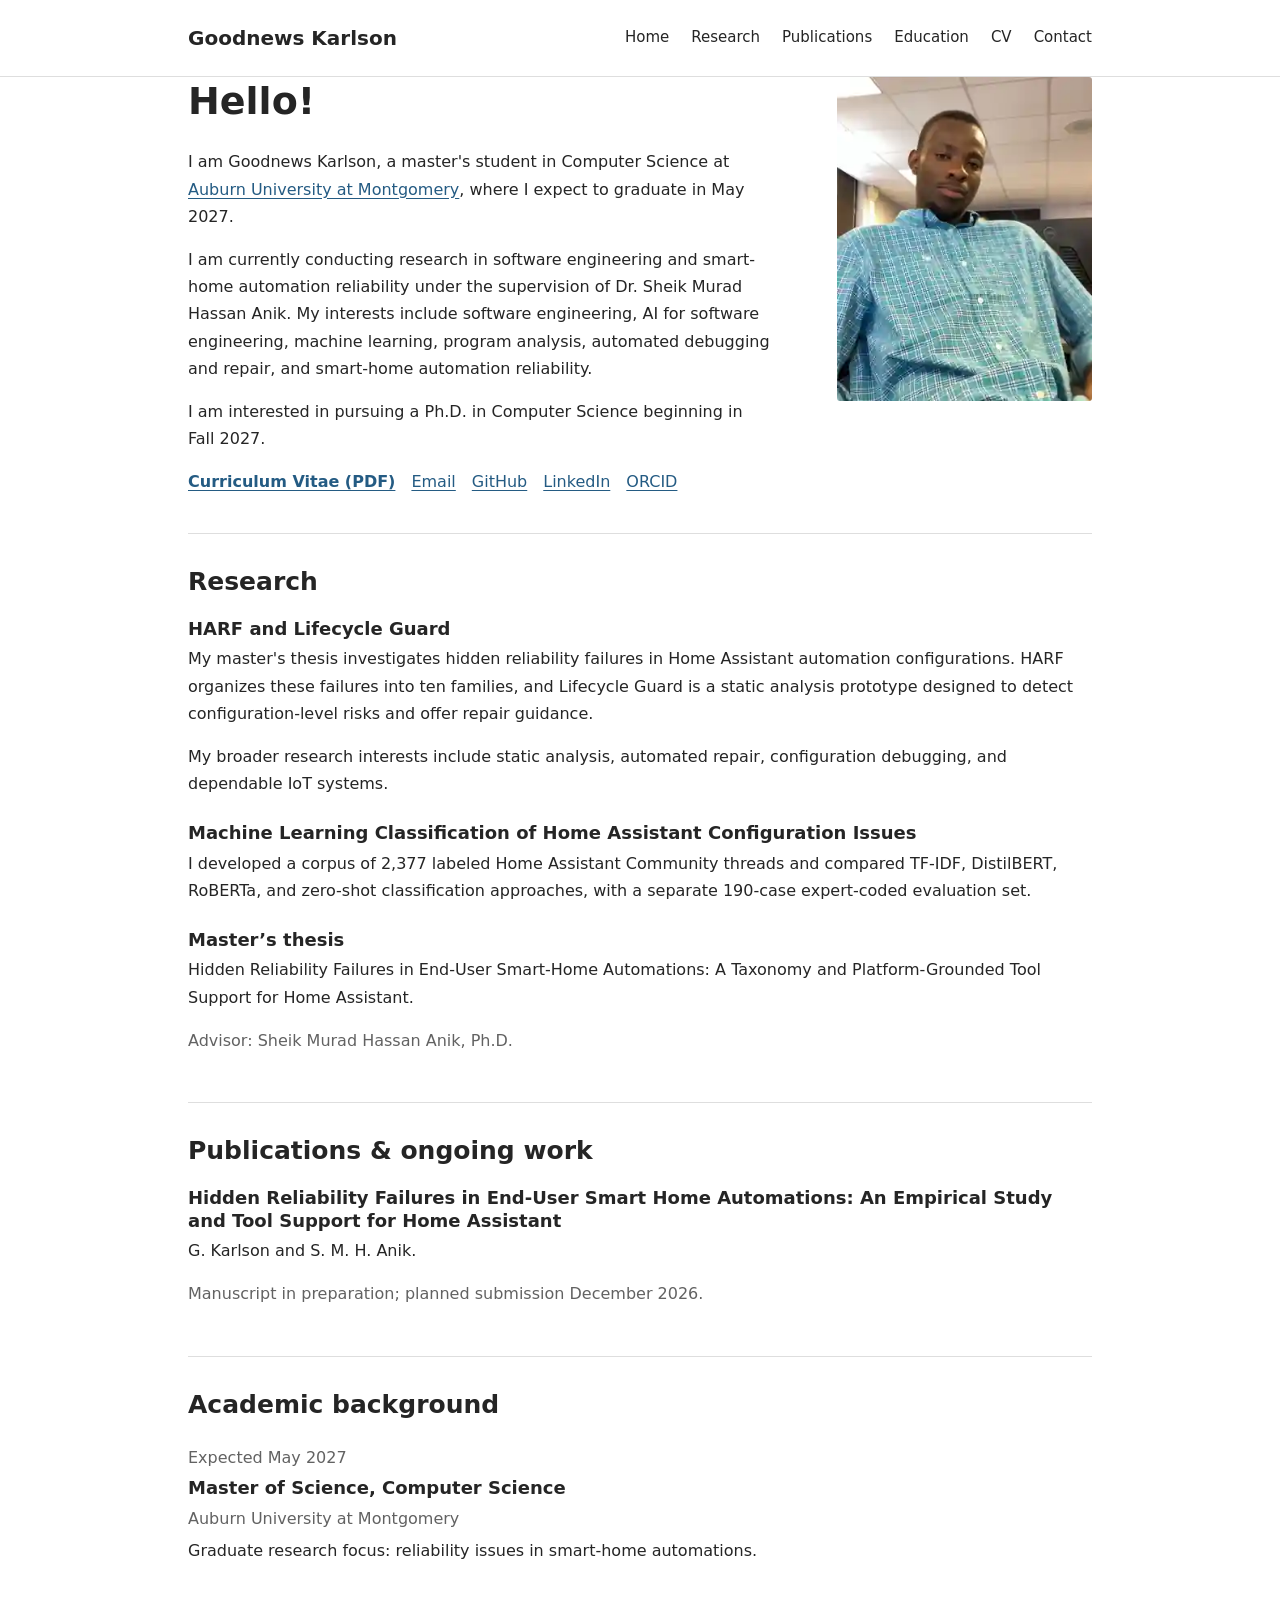
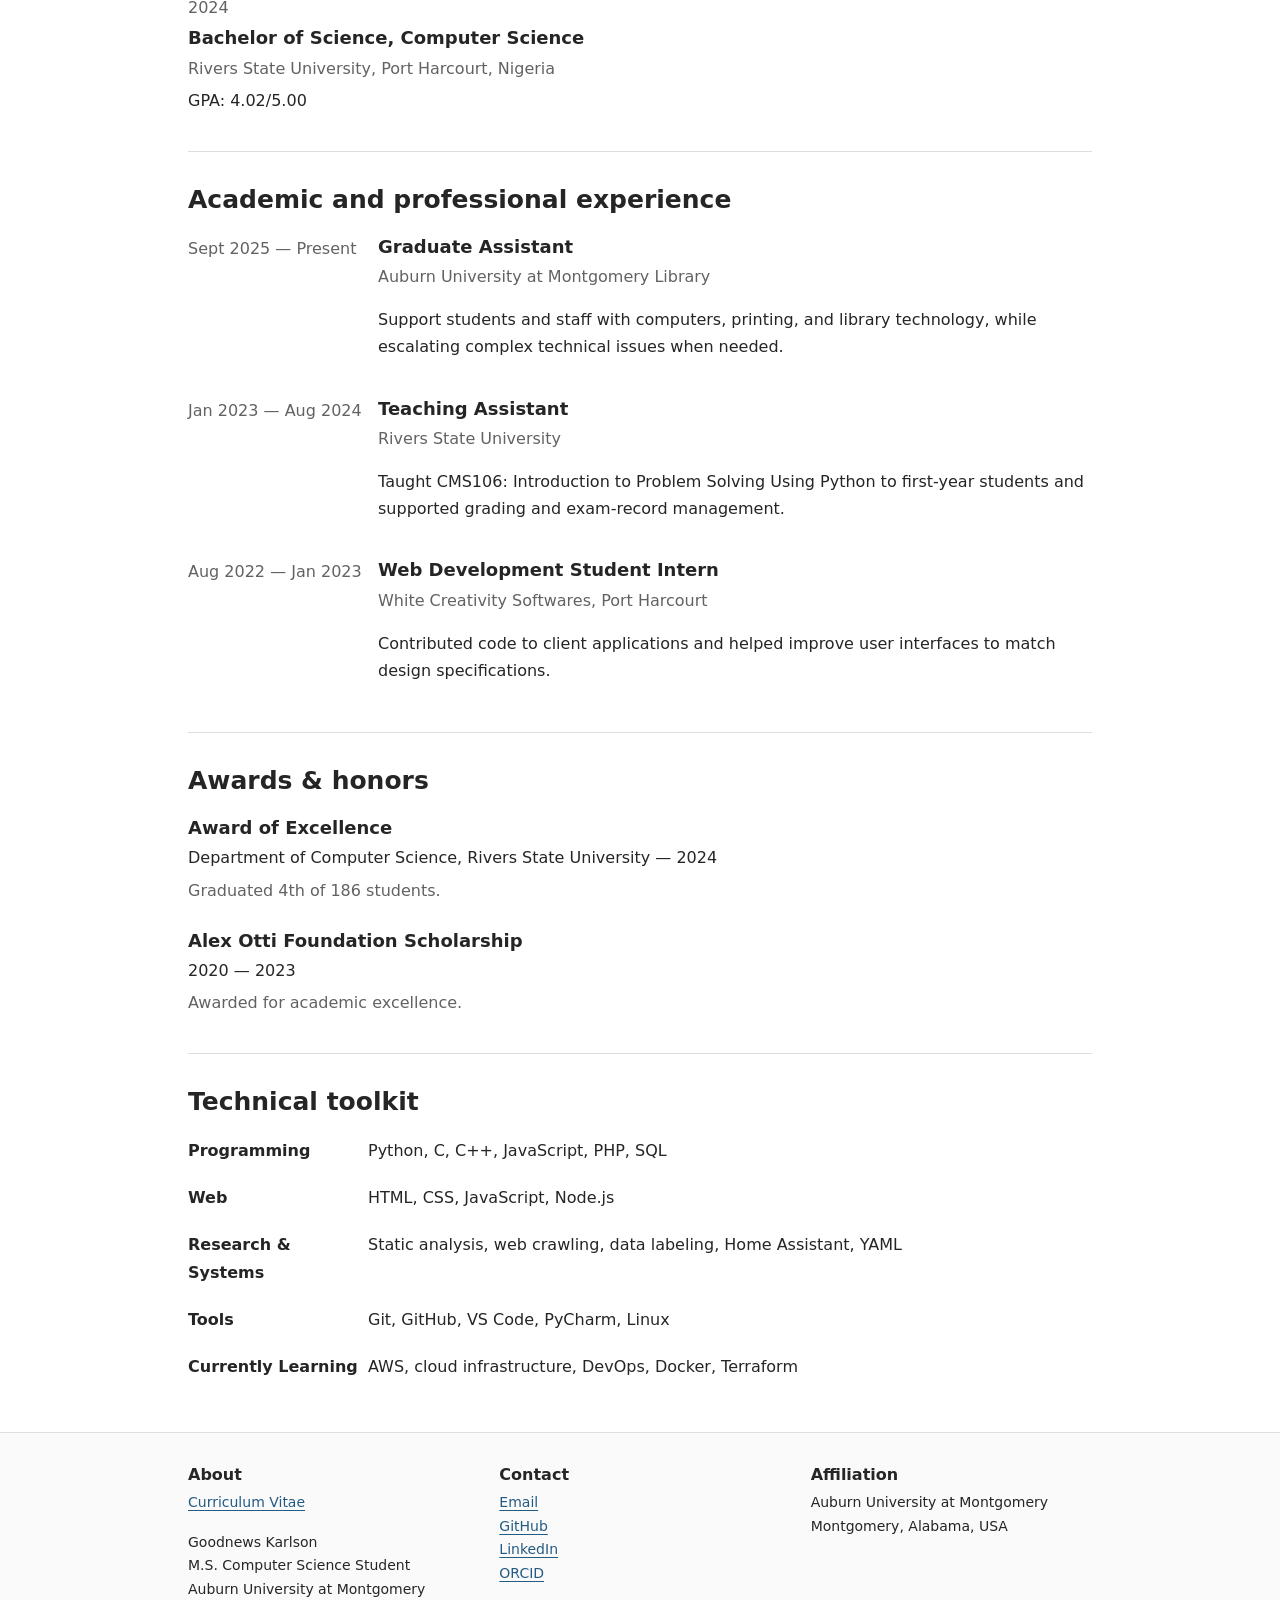
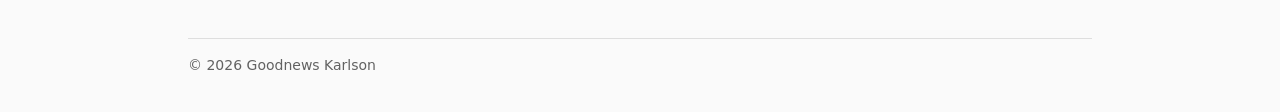
==== commit e9a995d3: "Remove news section from academic homepage" ====
--- a/index.html
+++ b/index.html
@@ -5,7 +5,7 @@
 </style></head><body>
 <header><div class="wrap nav"><a class="brand" href="#home">Goodnews Karlson</a><nav aria-label="Primary navigation"><a href="#home">Home</a><a href="#research">Research</a><a href="#publications">Publications</a><a href="#education">Education</a><a href="Goodnews_Karlson_CV_.pdf" target="_blank" rel="noopener">CV</a><a href="#connect">Contact</a></nav></div></header>
 <main class="wrap" id="home"><section class="intro"><div><h1>Hello!</h1><p>I am Goodnews Karlson, a master's student in Computer Science at <a href="https://www.aum.edu/">Auburn University at Montgomery</a>, where I expect to graduate in May 2027.</p><p>I am currently conducting research in software engineering and smart-home automation reliability under the supervision of Dr. Sheik Murad Hassan Anik. My interests include software engineering, AI for software engineering, machine learning, program analysis, automated debugging and repair, and smart-home automation reliability.</p><p>I am interested in pursuing a Ph.D. in Computer Science beginning in Fall 2027.</p><div class="links"><a href="Goodnews_Karlson_CV_.pdf" target="_blank" rel="noopener"><strong>Curriculum Vitae (PDF)</strong></a><a href="mailto:karlsongoodnews1@gmail.com">Email</a><a href="https://github.com/Karlson124">GitHub</a><a href="https://www.linkedin.com/in/goodnews-karlson-22596125a">LinkedIn</a><a href="https://orcid.org/0009-0004-7456-4615">ORCID</a></div></div><img class="portrait" src="assets/goodnews-karlson.webp" alt="Goodnews Karlson" width="315" height="400" fetchpriority="high"></section>
-<section class="news" id="news"><h2>News</h2><article><strong>November 2026 — Research update</strong><p>Continuing my master's thesis on reliability failures in Home Assistant automations and the development of Lifecycle Guard.</p></article><article><strong>September 2025 — Graduate assistantship</strong><p>Joined the Auburn University at Montgomery Library as a Graduate Assistant.</p></article><article><strong>2024 — Award of Excellence</strong><p>Received departmental recognition at Rivers State University.</p></article></section>
+
 <section class="section" id="research"><h2>Research</h2><article><h3>HARF and Lifecycle Guard</h3><p>My master's thesis investigates hidden reliability failures in Home Assistant automation configurations. HARF organizes these failures into ten families, and Lifecycle Guard is a static analysis prototype designed to detect configuration-level risks and offer repair guidance.</p><p>My broader research interests include static analysis, automated repair, configuration debugging, and dependable IoT systems.</p></article><article style="margin-top:24px"><h3>Machine Learning Classification of Home Assistant Configuration Issues</h3><p>I developed a corpus of 2,377 labeled Home Assistant Community threads and compared TF-IDF, DistilBERT, RoBERTa, and zero-shot classification approaches, with a separate 190-case expert-coded evaluation set.</p></article><article style="margin-top:24px"><h3>Master’s thesis</h3><p>Hidden Reliability Failures in End-User Smart-Home Automations: A Taxonomy and Platform-Grounded Tool Support for Home Assistant.</p><p class="note">Advisor: Sheik Murad Hassan Anik, Ph.D.</p></article></section>
 <section class="section" id="publications"><h2>Publications &amp; ongoing work</h2><h3>Hidden Reliability Failures in End-User Smart Home Automations: An Empirical Study and Tool Support for Home Assistant</h3><p>G. Karlson and S. M. H. Anik.</p><p class="note">Manuscript in preparation; planned submission December 2026.</p></section>
 <section id="education" class="section">
